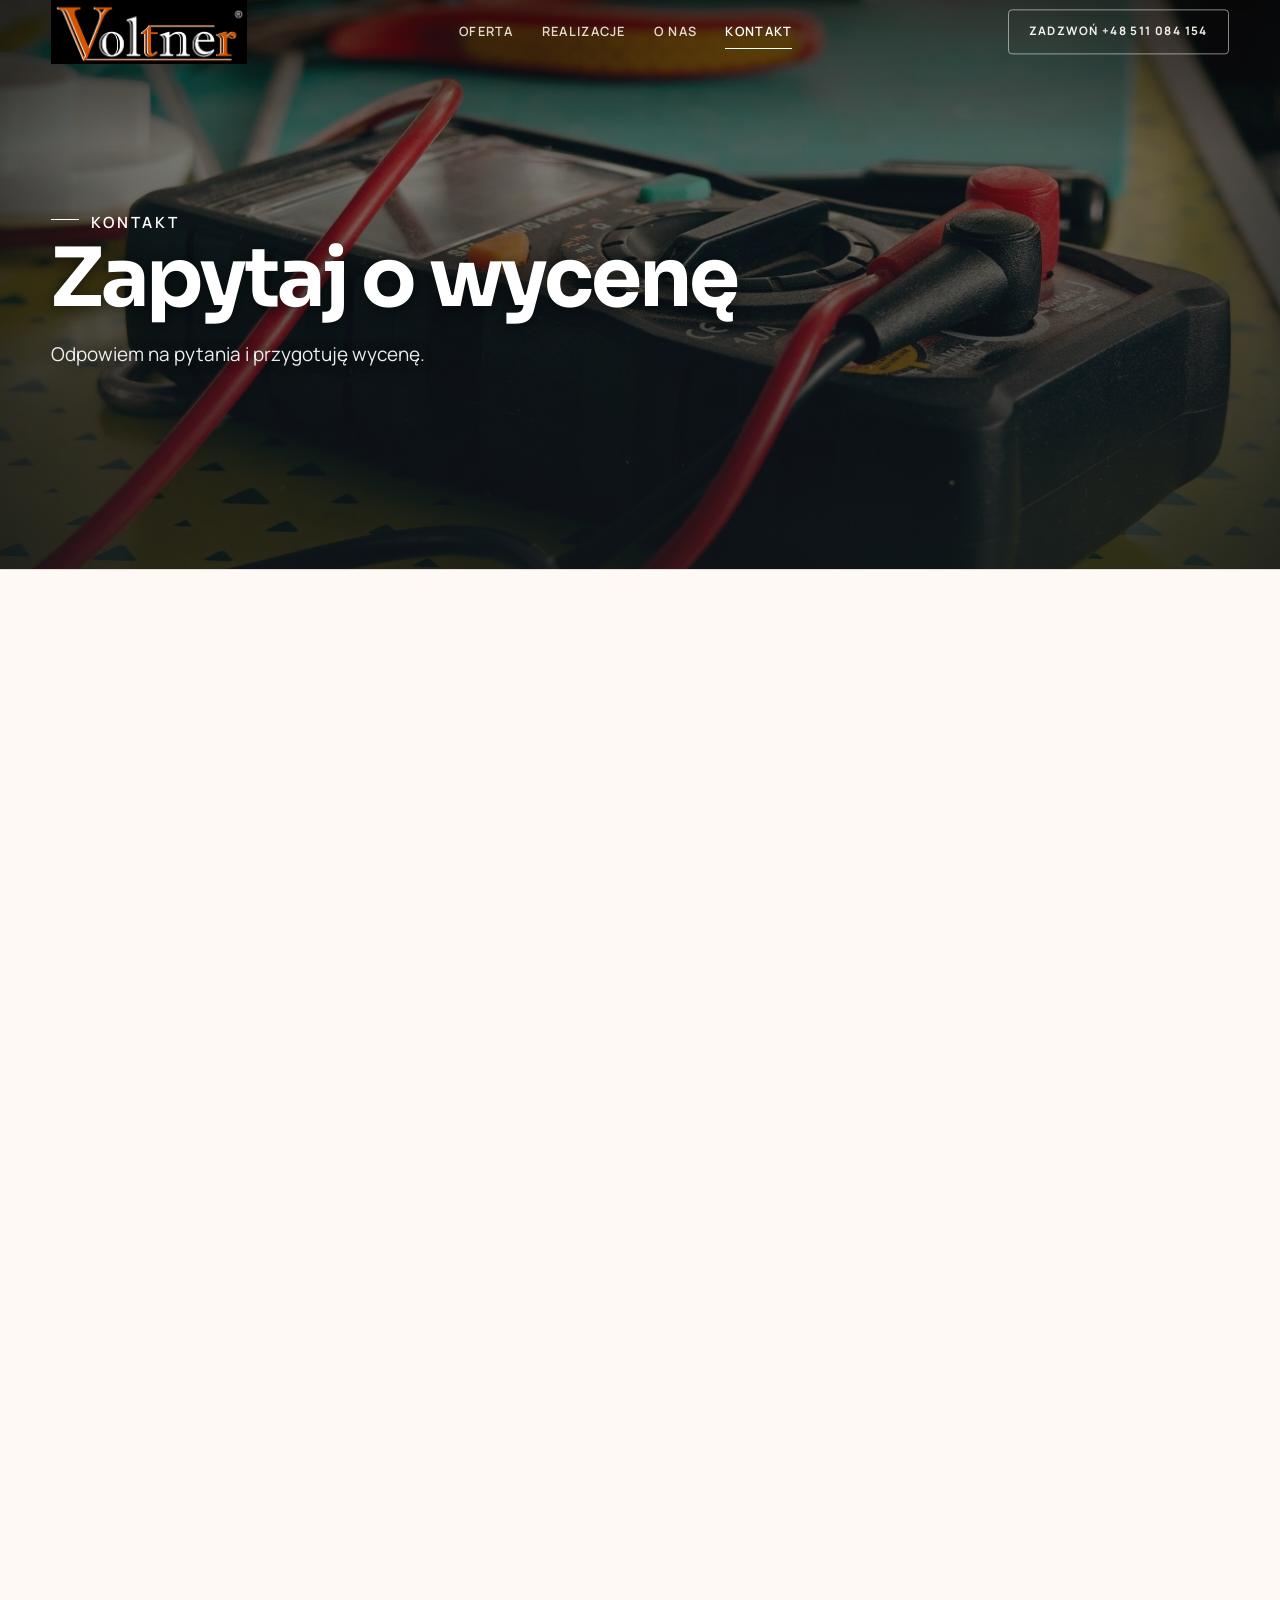
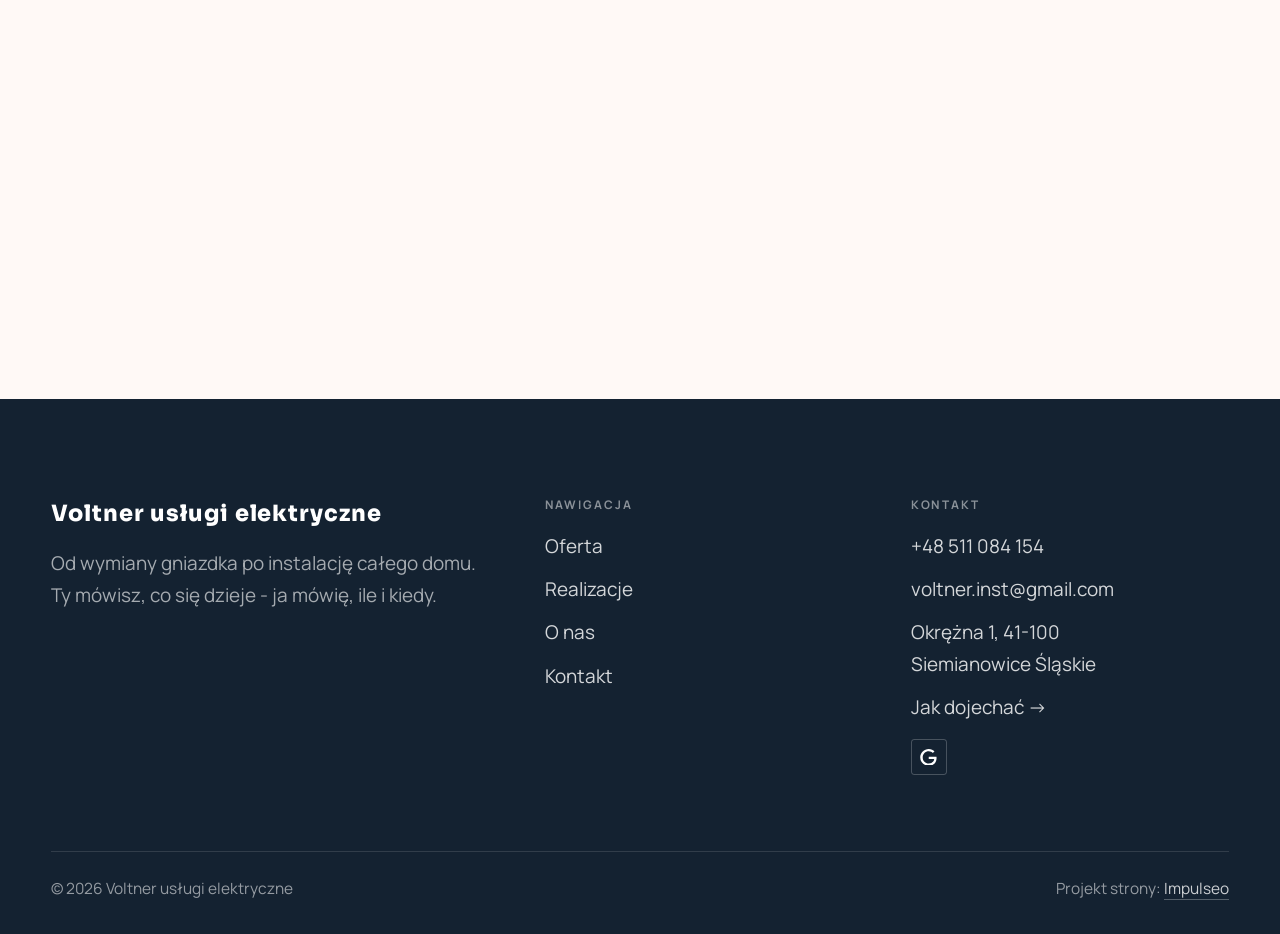
==== kontakt.html @ 87e0a8ae "Strona demo: voltner-uslugi-elektryczne" ====
<!DOCTYPE html>
<html lang="pl">
<head>
<meta charset="UTF-8">
<meta name="viewport" content="width=device-width, initial-scale=1.0">
<title>Kontakt - Voltner usługi elektryczne</title>
<meta name="description" content="Kontakt Voltner usługi elektryczne - Okrężna 1, 41-100 Siemianowice Śląskie">
<link rel="canonical" href="https://kris20032.github.io/voltner-uslugi-elektryczne/kontakt.html">
<meta name="robots" content="noindex, nofollow">
<meta property="og:type" content="website">
<meta property="og:locale" content="pl_PL">
<meta property="og:site_name" content="Voltner usługi elektryczne">
<meta property="og:title" content="Kontakt - Voltner usługi elektryczne">
<meta property="og:description" content="Kontakt Voltner usługi elektryczne - Okrężna 1, 41-100 Siemianowice Śląskie">
<meta property="og:url" content="https://kris20032.github.io/voltner-uslugi-elektryczne/kontakt.html">
<meta property="og:image" content="https://kris20032.github.io/voltner-uslugi-elektryczne/img/og.jpg">
<meta property="og:image:width" content="1200">
<meta property="og:image:height" content="630">
<meta name="twitter:card" content="summary_large_image">
<link rel="preconnect" href="https://fonts.googleapis.com">
<link rel="preconnect" href="https://fonts.gstatic.com" crossorigin>
<link href="https://fonts.googleapis.com/css2?family=Sora:wght@600;700;800&family=Manrope:wght@400;500;600&display=swap" rel="stylesheet">
<link rel="stylesheet" href="assets/styles.css?v=92452833">
</head>
<body>

<header class="nav">
  <div class="wrap nav-inner">
    <a class="brand brand-has-logo" href="index.html"><img class="brand-logo" src="img/logo.png" alt="Voltner usługi elektryczne" width="1613" height="528" decoding="async"></a>
    <nav class="nav-links">
      <a href="oferta.html">Oferta</a>
      <a href="realizacje.html">Realizacje</a>
      <a href="o-nas.html">O nas</a>
      <a href="kontakt.html" class="active" aria-current="page">Kontakt</a>
      <a href="tel:+48511084154" class="btn btn-accent">Zadzwoń +48 511 084 154</a>
    </nav>
    <button class="nav-toggle" aria-label="Menu"><span></span><span></span><span></span></button>
  </div>
</header>

<main>
<section class="pagehead">
  <img src="img/g6.jpg" alt="Voltner usługi elektryczne - Zapytaj o wycenę" width="1731" height="1300" decoding="async">
  <div class="wrap">
    <span class="eyebrow">Kontakt</span>
    <h1>Zapytaj o wycenę</h1>
    <p>Odpowiem na pytania i przygotuję wycenę.</p>
  </div>
</section>
<section>
  <div class="wrap contact-grid">
    <div class="reveal">
      <span class="eyebrow">Dane kontaktowe</span>
      <h2 style="margin:var(--space-4) 0 var(--space-6)">Voltner usługi elektryczne</h2>
      <div class="info-list">
        <div class="info-row"><div class="ic"><svg class="ico-tel" width="16" height="16" viewBox="0 0 24 24" fill="none" aria-hidden="true"><path d="M6.6 10.8a15.5 15.5 0 0 0 6.6 6.6l2.2-2.2a1 1 0 0 1 1-.24 11.4 11.4 0 0 0 3.6.58 1 1 0 0 1 1 1V20a1 1 0 0 1-1 1A17 17 0 0 1 3 4a1 1 0 0 1 1-1h3.5a1 1 0 0 1 1 1c0 1.25.2 2.46.58 3.6a1 1 0 0 1-.25 1l-2.23 2.2Z" fill="currentColor"/></svg></div><div><div class="lbl">Telefon</div><a class="val" href="tel:+48511084154">+48 511 084 154</a></div></div>
        <div class="info-row"><div class="ic"><svg class="ico-mail" width="16" height="16" viewBox="0 0 24 24" fill="none" aria-hidden="true"><rect x="3.2" y="5.5" width="17.6" height="13" rx="1.6" stroke="currentColor" stroke-width="1.6"/><path d="M4 7l8 6 8-6" stroke="currentColor" stroke-width="1.6" stroke-linecap="round" stroke-linejoin="round"/></svg></div><div><div class="lbl">E-mail</div><a class="val" href="mailto:voltner.inst@gmail.com">voltner.inst@gmail.com</a></div></div>
        <div class="info-row"><div class="ic"><svg class="ico-pin" width="16" height="16" viewBox="0 0 24 24" fill="none" aria-hidden="true"><path d="M12 21s7-6.1 7-11.5A7 7 0 0 0 5 9.5C5 14.9 12 21 12 21Z" stroke="currentColor" stroke-width="1.6" fill="none"/><circle cx="12" cy="9.5" r="2.4" fill="currentColor"/></svg></div><div><div class="lbl">Adres</div><div class="val">Okrężna 1, 41-100 Siemianowice Śląskie</div></div></div>
      </div>
    </div>
    <div class="reveal">
      <form class="form" action="https://formsubmit.co/voltner.inst@gmail.com" method="POST">
        <input type="hidden" name="_subject" value="Zapytanie ze strony Voltner usługi elektryczne">
        <input type="hidden" name="_captcha" value="false">
        <input type="hidden" name="_template" value="table">
        <div class="fld"><label for="name">Imię / firma</label><input id="name" name="name" type="text" placeholder="np. Jan Kowalski" required></div>
        <div class="fld"><label for="email">E-mail</label><input id="email" name="email" type="email" placeholder="adres@email.pl" required></div>
        <div class="fld"><label for="phone">Telefon</label><input id="phone" name="phone" type="tel" placeholder="+48 ..."></div>
        <div class="fld"><label for="msg">Czego dotyczy zapytanie?</label><textarea id="msg" name="message" placeholder="Napisz krótko, w czym możemy pomóc" required></textarea></div>
        <button type="submit" class="btn btn-accent" style="width:100%;justify-content:center">Wyślij zapytanie <span class="arr">→</span></button>
        <p class="note">Wiadomość trafi bezpośrednio do mnie. Można też zadzwonić: +48 511 084 154.</p>
      </form>
    </div>
  </div>
</section>
<section style="padding-top:0">
  <div class="wrap reveal">
    <iframe class="map" title="Voltner usługi elektryczne - Siemianowice Śląskie" src="https://maps.google.com/maps?q=50.2966673%2C19.019728&z=15&output=embed" loading="lazy" referrerpolicy="no-referrer-when-downgrade"></iframe>
  </div>
</section>
</main>

<footer>
  <div class="wrap">
    <div class="foot-grid">
      <div class="foot-brand">
        <div class="name">Voltner usługi elektryczne</div>
        <p>Od wymiany gniazdka po instalację całego domu. Ty mówisz, co się dzieje - ja mówię, ile i kiedy.</p>
      </div>
      <div class="foot-col">
        <h4>Nawigacja</h4>
        <a href="oferta.html">Oferta</a>
        <a href="realizacje.html">Realizacje</a>
        <a href="o-nas.html">O nas</a>
        <a href="kontakt.html">Kontakt</a>
      </div>
      <div class="foot-col">
        <h4>Kontakt</h4>
        <a href="tel:+48511084154">+48 511 084 154</a>
        <a href="mailto:voltner.inst@gmail.com">voltner.inst@gmail.com</a>
        <p>Okrężna 1, 41-100 Siemianowice Śląskie</p>
        <a href="https://www.google.com/maps?cid=11020037258457436571" target="_blank" rel="noopener">Jak dojechać →</a>
      <div class="foot-soc">
        <a class="soc" href="https://www.google.com/maps?cid=11020037258457436571" target="_blank" rel="noopener" aria-label="Google - Voltner usługi elektryczne"><svg viewBox="0 0 24 24" aria-hidden="true" focusable="false"><path d="M12.48 10.92v3.28h7.84c-.24 1.84-.853 3.187-1.787 4.133-1.147 1.147-2.933 2.4-6.053 2.4-4.827 0-8.6-3.893-8.6-8.72s3.773-8.72 8.6-8.72c2.6 0 4.507 1.027 5.907 2.347l2.307-2.307C18.747 1.44 16.133 0 12.48 0 5.867 0 .307 5.387.307 12s5.56 12 12.173 12c3.573 0 6.267-1.173 8.373-3.36 2.16-2.16 2.84-5.213 2.84-7.667 0-.76-.053-1.467-.173-2.053H12.48z" fill="currentColor"/></svg></a>
      </div>
      </div>
    </div>
    <div class="foot-bot">
      <span>© 2026 Voltner usługi elektryczne</span>
      <span>Projekt strony: <a class="foot-credit" href="https://impulseo.pl" target="_blank" rel="noopener">Impulseo</a></span>
    </div>
  </div>
</footer>
<div class="sticky-call"><a class="sc-call" href="tel:+48511084154"><svg class="ico-tel" width="16" height="16" viewBox="0 0 24 24" fill="none" aria-hidden="true"><path d="M6.6 10.8a15.5 15.5 0 0 0 6.6 6.6l2.2-2.2a1 1 0 0 1 1-.24 11.4 11.4 0 0 0 3.6.58 1 1 0 0 1 1 1V20a1 1 0 0 1-1 1A17 17 0 0 1 3 4a1 1 0 0 1 1-1h3.5a1 1 0 0 1 1 1c0 1.25.2 2.46.58 3.6a1 1 0 0 1-.25 1l-2.23 2.2Z" fill="currentColor"/></svg> Zadzwoń</a><a class="sc-quote" href="kontakt.html">Zadzwoń po wycenę</a></div>
<div class="demo-wazne" data-do="2026-10-20" data-cykl="3" hidden><svg class="dw-ico" width="13" height="13" viewBox="0 0 24 24" fill="none" aria-hidden="true"><circle cx="12" cy="12" r="8.6" stroke="currentColor" stroke-width="1.8"/><path d="M12 7.2V12l3.3 2" stroke="currentColor" stroke-width="1.8" stroke-linecap="round"/></svg><span class="dw-txt"></span></div>

<script src="assets/main.js"></script>
</body>
</html>
---- assets/styles.css ----
/* ============================================================
   STOLBASZ — premium, architektoniczny B2B fit-out
   Jasna paleta, zero brązu. System wg premium-web-craft.
   Projekt strony: Impulseo (impulseo.pl)
   ============================================================ */

:root{
  /* PALETA — jasna, architektoniczna, chłodna */
  --paper:#f5f7fa;          /* główne tło */
  --paper-2:#e7edf3;        /* sekcje alternatywne (chłodny jasny szary) */
  --paper-3:#e7edf3;        /* delikatne wypełnienia */
  --ink:#142231;            /* tekst główny — chłodny grafit */
  --ink-soft:#2c3e52;       /* nagłówki drugorzędne */
  --muted:#697785;          /* tekst poboczny */
  --line:rgba(20,34,49,.12);/* hairline */
  --accent:#e8a00c;         /* stonowany petrol-slate — jedyny akcent */
  --accent-d:#c47f06;
  --accent-soft:rgba(232,160,12,.10);
  --dark:#142231;           /* sekcje ciemne (stopka/CTA) */

  /* HOVER ZDJĘĆ — JEDEN standard dla całego silnika (decyzja K. 04.08.2026, artefakt z wariantami).
     AKTUALNE (K.+Szymon 09.08.2026, wybór z artefaktu 6 wariantów): zoom 1.05 przy 1.4s -
     przy tak długim czasie mocniejszy kadr NIE skacze, tylko „oddycha". Poprzedni standard
     (1.02 / .55s z 04.08) odbierany jako dynamiczny i szybki.
     Spoczynek lekko przygaszony, ale TYLKO tam, gdzie jest mysz (@media hover:hover) —
     na telefonie zdjęcia zostają w pełnej jasności. */
  --img-zoom:1.05;                   /* K.+Szymon 09.08: wariant F z artefaktu porównawczego */
  --img-rest:brightness(.95) saturate(.99);
  --img-hot:brightness(1.06) saturate(1.05);
  --img-dur:1.4s;                    /* K.+Szymon 09.08 (wariant F): powoli = elegancko */
  --img-ease:cubic-bezier(.16,.84,.44,1);  /* miękki ogon, efekt „oddychania" */

  /* ODSTĘPY — skala 4/8 */
  --space-1:4px; --space-2:8px; --space-3:12px; --space-4:16px; --space-5:24px;
  --space-6:32px; --space-7:48px; --space-8:64px; --space-9:96px; --space-10:128px;

  /* TYPOGRAFIA — fluid clamp() (skala podbita 16.07.2026: większe, czytelniejsze litery — uwaga Adama) */
  --text-sm:clamp(.9rem,.87rem + .12vw,1rem);
  --text-base:clamp(1.08rem,1.04rem + .18vw,1.2rem);
  --text-lg:clamp(1.24rem,1.15rem + .34vw,1.44rem);
  --text-h3:clamp(1.34rem,1.22rem + .55vw,1.66rem);
  --text-h2:clamp(2.1rem,1.66rem + 2.1vw,3.1rem);
  --text-h1:clamp(2.9rem,2.1rem + 4vw,5.1rem);

  /* PROMIENIE — architektoniczne, raczej ostre */
  --r-sm:3px; --r-md:6px; --r-lg:10px;

  /* RUCH */
  --ease:cubic-bezier(.25,.46,.45,.94); --dur:.24s;

  /* CIENIE — miękkie, warstwowe */
  --sh-sm:0 1px 2px rgba(16,24,32,.04), 0 2px 8px rgba(16,24,32,.05);
  --sh-md:0 2px 6px rgba(16,24,32,.05), 0 12px 28px -8px rgba(16,24,32,.12);
  --sh-lg:0 6px 14px rgba(16,24,32,.07), 0 26px 56px -18px rgba(16,24,32,.22);

  --hairline:1px solid var(--line);

  --font-display:'Sora','Manrope',sans-serif;
  --font-body:'Manrope',sans-serif;
}

*{box-sizing:border-box;margin:0;padding:0}
html{scroll-behavior:smooth}
body{
  font-family:var(--font-body);
  font-size:var(--text-base);
  line-height:1.65;
  color:var(--ink);
  background:var(--paper);
  -webkit-font-smoothing:antialiased;
  text-rendering:optimizeLegibility;
}
img{max-width:100%;height:auto;display:block}  /* height:auto = width/height z atrybutów trzyma proporcje (TOP#12) */
a{color:inherit;text-decoration:none}

.wrap{width:min(92%,1180px);margin-inline:auto}
section{padding-block:clamp(52px,6.5vw,96px)}

h1,h2,h3{font-family:var(--font-display);font-weight:700;line-height:1.08;letter-spacing:-.02em;color:var(--ink)}
h1{font-size:var(--text-h1);letter-spacing:-.035em}
h2{font-size:var(--text-h2);letter-spacing:-.025em}
h3{font-size:var(--text-h3)}
/* MIARA — długość wiersza. WCAG 2.2 SC 1.4.8: max 80 znaków; Butterick: 45–90.
   68ch daje realnie 72–78 znaków polskiego tekstu, czyli z zapasem pod granicą.
   Wcześniej limit miał TYLKO <p> — <li>, <blockquote> i <dd> nie miały żadnego,
   i to jedyny powód, dla którego 23 bloki na dwóch oddanych stronach jadą po
   83–106 znaków w wierszu (pomiar 07.08.2026, bramka `miara`).
   ⚠️ Listy i definicje ograniczamy TYLKO bez klasy: `ul`/`ol` z klasą to u nas
   układ (siatki kafli, menu), a nie tekst ciągły — tam miarę wyznacza układ. */
/* 60ch, nie 68ch (K. 10.08): po zmianie fontów na węższe kroje (DM Sans i spółka)
   w 68ch mieściło się ~90 znaków - bramka pikselowa słusznie zgłaszała przekroczenie
   granicy 80. Pomiar na żywej przeglądarce: 60ch = 90 znaków, 53ch = ~78 znaków, czyli normę WCAG 1.4.8. */
:root{ --miara:53ch }
p{max-width:min(100%,var(--miara))}
blockquote,
ul:not([class])>li, ol:not([class])>li,
dl:not([class])>dd{max-width:min(100%,var(--miara))}

/* ⚠️ Świadomie BEZ wyjątku `.tile p,.card p,.svc p{max-width:none}`, choć nasuwa się sam:
   te akapity BYŁY już ograniczone (stare `p{max-width:65ch}`), więc „wyjątek" nie odblokowałby
   niczego nowego — tylko ROZLUŹNIŁ stan sprzed zmiany na wszystkich demach naraz.
   `figcaption` żadna z reguł wyżej nie dotyczy, więc też nie potrzebuje zwolnienia. */

/* ŁAMANIE. `balance` wyrównuje długości wierszy w nagłówku, `pretty` pilnuje ostatniego
   wiersza akapitu, żeby nie został w nim jeden wyraz. Obsługiwane od Chrome 117 /
   Safari 17.5; starsze przeglądarki po prostu ignorują tę własność.
   `text-wrap:pretty` nie występowało dotąd ANI RAZ w silniku ani w repo klientów. */
h1,h2,h3,.lead,.lede{text-wrap:balance}
p,li,blockquote,dd{text-wrap:pretty}

.eyebrow{
  font-family:var(--font-body);
  font-size:var(--text-sm);
  font-weight:600;
  letter-spacing:.18em;
  text-transform:uppercase;
  color:var(--accent);
  display:inline-flex;align-items:center;gap:var(--space-3);
}
/* flex:none + margin-top = kreska trzyma się PIERWSZEJ linii. Wcześniej align-items:center
   centrowało ją względem całego bloku i przy zawinięciu (długi kicker typu
   „…WNĘTRZ · LESZNO · OD 2019") druga linia lądowała z brzydkim wcięciem. */
.eyebrow{align-items:flex-start}
.eyebrow>*,.eyebrow{text-wrap:balance}   /* dlugi kicker lamal sie na sierote typu samo „2019" w drugiej linii */
.eyebrow::before{content:"";width:28px;height:1px;background:var(--accent);display:inline-block;flex:none;margin-top:.62em}

.muted{color:var(--muted)}
.lead{font-size:var(--text-lg);line-height:1.55;color:var(--ink-soft);max-width:50ch}

/* ---------- BUTTONS ---------- */
.btn{
  display:inline-flex;align-items:center;gap:var(--space-2);
  font-weight:600;font-size:var(--text-sm);letter-spacing:.02em;
  padding:var(--space-4) var(--space-6);
  border-radius:var(--r-sm);
  transition:transform var(--dur) var(--ease),box-shadow var(--dur) var(--ease),background var(--dur) var(--ease);
  cursor:pointer;border:1px solid transparent;
}
.btn-accent{background:var(--accent);color:#fff;box-shadow:var(--sh-sm)}
.btn-accent:hover{background:var(--accent-d);transform:translateY(-2px);box-shadow:var(--sh-md)}
.btn-accent:active{transform:translateY(0);box-shadow:var(--sh-sm)}
.btn-ghost{background:transparent;color:var(--ink);border-color:var(--line)}
.btn-ghost:hover{border-color:var(--accent);color:var(--accent);transform:translateY(-2px)}
.btn-light{background:#fff;color:var(--ink);box-shadow:var(--sh-sm)}
.btn-light:hover{transform:translateY(-2px);box-shadow:var(--sh-md)}
.btn .arr{transition:transform var(--dur) var(--ease)}
.btn:hover .arr{transform:translateX(4px)}

/* ---------- NAV ---------- */
.nav{
  position:sticky;top:0;z-index:50;
  background:color-mix(in srgb,var(--paper) 88%,transparent);
  backdrop-filter:saturate(140%) blur(10px);
  border-bottom:var(--hairline);
}
.nav-inner{display:flex;align-items:center;justify-content:space-between;gap:var(--space-5);height:72px}
/* ANTY-NACHODZENIE (K. 05.08.2026): długa nazwa firmy + przycisk z pełnym numerem nie mieściły się w pasku
   i flex ściskał linki PONIŻEJ ich treści - "Kontakt" wchodził na ramkę "Zadzwoń +48 ...". Teraz ustępuje
   nazwa marki (skrót wielokropkiem), a menu i przycisk nigdy się nie kurczą ani nie zachodzą na siebie. */
.brand{display:flex;flex-direction:column;line-height:1;min-width:0;flex:0 1 auto}
.brand .name{font-family:var(--font-display);font-weight:800;font-size:1.35rem;letter-spacing:.04em;white-space:nowrap;overflow:hidden;text-overflow:ellipsis}
.brand .sub{font-size:.62rem;letter-spacing:.34em;text-transform:uppercase;color:var(--muted);margin-top:5px;white-space:nowrap;overflow:hidden;text-overflow:ellipsis}
.nav-links{display:flex;align-items:center;gap:var(--space-6);flex:0 0 auto}
.nav-links a{font-size:var(--text-sm);font-weight:500;color:var(--ink-soft);position:relative;padding-block:4px;white-space:nowrap;transition:color var(--dur) var(--ease)}
.nav-links a::after{content:"";position:absolute;left:0;bottom:0;width:0;height:1.5px;background:var(--accent);transition:width var(--dur) var(--ease)}
.nav-links a:hover,.nav-links a.active{color:var(--ink)}
.nav-links a:hover::after,.nav-links a.active::after{width:100%}
.nav-links .btn{padding:var(--space-2) var(--space-5)}
/* przyciski w nav: właściwy kolor (przebij .nav-links a) + bez podkreślenia */
.nav-links a.btn-accent{color:#fff}
.nav-links a.btn-ghost,.nav-links a.btn-light{color:var(--ink)}
/* CTA w pasku: NIE podkreślenie spod linków menu, ale ten sam przelatujący błysk,
   co na wszystkich innych przyciskach (zgłoszenie K. 13.08.2026 - „na hero jest efekt
   światła przechodzącego przez przycisk, na navbarze go nie ma, a mają być identyczne").
   Reguła `.nav-links a::after` jest silniejsza od `.btn::after`, więc trzeba jej
   geometrię wyzerować i wpisać połysk z nazwy - samo `display:none` gasiło efekt. */
.nav-links a.btn::after{
  display:block;content:"";position:absolute;inset:0;z-index:-1;pointer-events:none;
  width:auto;height:auto;border-radius:inherit;   /* kasuje geometrię podkreślenia (width:0;height:1.5px) */
  background:linear-gradient(100deg,transparent 32%,rgba(255,255,255,.20) 50%,transparent 68%);
  translate:-120% 0}
@media (prefers-reduced-motion:no-preference){
  .nav-links a.btn:hover::after{translate:120% 0;transition:translate .75s var(--mt-ease,cubic-bezier(.16,.84,.44,1))}
}
.nav-toggle{display:none;background:none;border:none;cursor:pointer;flex-direction:column;gap:5px;padding:8px}
.nav-toggle span{width:24px;height:2px;background:var(--ink);transition:var(--dur)}
/* Ciasny zakres MIĘDZY menu mobilnym a pełnym pulpitem: zbijamy odstępy i nazwę marki,
   żeby wszystko zmieściło się naturalnie, zanim w ogóle dojdzie do skracania wielokropkiem. */
@media(max-width:1280px) and (min-width:921px){
  .nav-links{gap:var(--space-4)}
  .nav-links .btn{padding:var(--space-2) var(--space-4)}
  .brand .name{font-size:1.15rem}
}

/* ---------- HERO (split) ---------- */
.hero{position:relative;overflow:hidden;border-bottom:var(--hairline)}
.hero-grid{display:grid;grid-template-columns:1.05fr .95fr;gap:clamp(24px,4vw,60px);align-items:center;
  padding-block:clamp(36px,4.5vw,64px)}
.hero-copy .eyebrow{margin-bottom:var(--space-5)}
.hero-copy h1{margin-bottom:var(--space-5)}
.hero-copy .lead{margin-bottom:var(--space-7)}
.hero-actions{display:flex;flex-wrap:wrap;gap:var(--space-4)}
.hero-art{position:relative;aspect-ratio:4/3;border-radius:var(--r-lg);overflow:hidden;box-shadow:var(--sh-lg)}
.hero-art img{width:100%;height:100%;object-fit:cover}
.hero-art::after{content:"";position:absolute;inset:0;background:linear-gradient(180deg,transparent 55%,rgba(18,24,28,.28))}
.hero-badge{position:absolute;left:var(--space-5);bottom:var(--space-5);z-index:2;
  background:rgba(252,252,251,.94);backdrop-filter:blur(4px);
  border-radius:var(--r-md);padding:var(--space-4) var(--space-5);box-shadow:var(--sh-md);max-width:78%}
.hero-badge strong{display:block;font-family:var(--font-display);font-size:1rem;letter-spacing:-.01em}
.hero-badge span{font-size:var(--text-sm);color:var(--muted)}

/* ---------- HERO duży / kinowy (strona główna) ---------- */
.hero-cine{position:relative;min-height:clamp(560px,82vh,840px);min-height:clamp(560px,82svh,840px);display:flex;align-items:center;overflow:hidden;border-bottom:var(--hairline)}
.hero-cine>img{position:absolute;inset:0;width:100%;height:100%;object-fit:cover;z-index:0}
.hero-cine::after{content:"";position:absolute;inset:0;z-index:1;
  background:linear-gradient(95deg,rgba(13,18,23,.86) 0%,rgba(13,18,23,.64) 32%,rgba(13,18,23,.24) 62%,rgba(13,18,23,.04) 100%)}
.hero-cine .wrap{position:relative;z-index:2;padding-block:var(--space-8)}
.hero-cine .hero-copy{max-width:660px}
.hero-cine .eyebrow{color:#fff;margin-bottom:var(--space-5)}
.hero-cine .eyebrow::before{background:#fff}
.hero-cine h1{color:#fff;margin-bottom:var(--space-5);font-size:clamp(2.9rem,2rem + 4.4vw,5.2rem);text-wrap:balance}
.hero-cine .lead{color:rgba(255,255,255,.92);max-width:48ch;margin-bottom:var(--space-7)}
.hero-cine .hero-actions{display:flex;flex-wrap:wrap;gap:var(--space-4)}
/* NISKIE OKNO (laptop z dokiem i paskami przeglądarki ma ~700-780 px wysokości widoku):
   H1 do 5.2rem + długi lead nie mieściły się i przyciski wypadały POD krawędź ekranu -
   klient widział stronę bez ani jednego CTA. Skalujemy w dół, zamiast przycinać treść. */
@media(min-width:821px) and (max-height:820px){
  .hero-cine{min-height:clamp(520px,94svh,780px)}
  .hero-cine .wrap{padding-block:var(--space-6)}
  .hero-cine h1{font-size:clamp(2.2rem,1.5rem + 2.6vw,3.6rem);margin-bottom:var(--space-4)}
  .hero-cine .eyebrow{margin-bottom:var(--space-4)}
  .hero-cine .lead{margin-bottom:var(--space-5);max-width:44ch}
}
@media(max-width:680px){
  .hero-cine{min-height:clamp(520px,76vh,640px);min-height:clamp(520px,76svh,640px);align-items:flex-end}
  .hero-cine::after{background:linear-gradient(0deg,rgba(13,18,23,.9) 6%,rgba(13,18,23,.45) 55%,rgba(13,18,23,.25) 100%)}
  .hero-cine .wrap{padding-bottom:var(--space-9)}
  /* TELEFON (~90% oglądających): lead potrafił zająć 8 linii i zepchnąć CTA poza pierwszy ekran.
     Zwężamy interlinię i skalę - treści nie ucinamy, bo to ona sprzedaje. */
  .hero-cine .lead{font-size:.98rem;line-height:1.5;margin-bottom:var(--space-5)}
  .hero-cine .eyebrow{font-size:.72rem;letter-spacing:.13em;margin-bottom:var(--space-4)}
  .hero-cine .eyebrow::before{width:20px}
  .hero-cine h1{margin-bottom:var(--space-4)}
}

/* full-bleed hero variant (podstrony) */
.pagehead{position:relative;min-height:46vh;min-height:46svh;display:flex;align-items:flex-end;overflow:hidden;border-bottom:var(--hairline)}
.pagehead img{position:absolute;inset:0;width:100%;height:100%;object-fit:cover}
/* 10.08.2026 (decyzja K.): mocniejsze przyciemnienie + cień pod tekstem. Bramka mierzyła na
   nagłówkach podstron 3,38-3,43:1 przy wymaganych 4,5 — jasne zdjęcie (hala, śnieg, niebo)
   podchodziło pod biały tekst. Zdjęcia klientów są różne, więc kontrast musi dawać WARSTWA,
   a nie szczęśliwy dobór kadru. */
.pagehead::after{content:"";position:absolute;inset:0;background:linear-gradient(180deg,rgba(18,24,28,.40),rgba(18,24,28,.76))}
.pagehead .wrap{position:relative;z-index:2;padding-block:var(--space-9);color:#fff}
.pagehead h1{color:#fff;max-width:18ch;text-shadow:0 2px 16px rgba(0,0,0,.55)}
.pagehead .eyebrow{color:#fff}
.pagehead .eyebrow::before{background:#fff}
.pagehead p{color:rgba(255,255,255,.92);margin-top:var(--space-4);max-width:54ch;text-shadow:0 1px 12px rgba(0,0,0,.5)}

/* ---------- STRIP (pasek skrótów / liczby) ---------- */
.strip{background:var(--dark);color:#fff}
/* PASEK HASEŁ — standard 04.08.2026 (decyzja K.): 5 haseł w JEDNYM rzędzie, tekst WYŚRODKOWANY,
   węższe marginesy boczne niż reszta strony (pasek ma iść szerzej), równe wysokości kolumn. */
.strip .wrap{width:min(96%,1440px);display:grid;grid-template-columns:repeat(5,1fr);
  gap:var(--space-5);padding-block:var(--space-7);align-items:stretch}
.strip .item .k{font-family:var(--font-display);font-size:clamp(1.05rem,.82rem + .85vw,1.55rem);
  font-weight:800;letter-spacing:-.02em;color:#fff;line-height:1.18;text-wrap:balance}
.strip .item .v{font-size:var(--text-sm);color:rgba(255,255,255,.66);margin-top:var(--space-2);line-height:1.4}
.strip .item{border-left:2px solid var(--accent);padding-inline:var(--space-4);
  text-align:center;display:flex;flex-direction:column;justify-content:center}
/* liczba kolumn = liczba haseł, żeby ostatnie nie zostawało samo w drugim rzędzie.
   Klasę n-N nadaje multipage.py; domyślnie (bez klasy) pasek jest 5-kolumnowy. */
.strip.n-2 .wrap{grid-template-columns:repeat(2,1fr)}
.strip.n-3 .wrap{grid-template-columns:repeat(3,1fr)}
.strip.n-4 .wrap{grid-template-columns:repeat(4,1fr);gap:var(--space-6)}
.strip.n-4 .item .k{font-size:clamp(1.3rem,1rem + 1.1vw,2rem)}
.strip.n-6 .wrap{grid-template-columns:repeat(6,1fr);gap:var(--space-4)}
.strip.n-6 .item .k{font-size:clamp(.98rem,.8rem + .7vw,1.35rem)}
/* równe łamanie: zamiast "długa linia + jedno słowo" obie linie zbliżonej długości */
.strip .item .k{text-wrap:balance}

/* ---------- SECTION HEAD ---------- */
.head{max-width:48rem;margin-bottom:var(--space-8)}
.head.center{margin-inline:auto;text-align:center}
.head .eyebrow{margin-bottom:var(--space-4)}
.head h2{margin-bottom:var(--space-4)}
.head p{color:var(--muted);font-size:var(--text-lg);line-height:1.55}
.head.center p{margin-inline:auto}

/* ---------- INTRO SPLIT ---------- */
.split{display:grid;grid-template-columns:.92fr 1.08fr;gap:clamp(28px,5vw,80px);align-items:center}
.split.rev{grid-template-columns:1.08fr .92fr}
.split.rev .split-art{order:-1}
.split-art{position:relative;aspect-ratio:5/4;border-radius:var(--r-lg);overflow:hidden;box-shadow:var(--sh-lg)}
.split-art img{width:100%;height:100%;object-fit:cover}
.split-copy h2{margin-bottom:var(--space-5)}
.split-copy p+p{margin-top:var(--space-4)}
.split-copy .btn{margin-top:var(--space-6)}

/* ---------- SERVICES (zakres) ---------- */
.svc-grid{display:grid;grid-template-columns:repeat(auto-fit,minmax(280px,1fr));gap:var(--space-5)}
.svc{background:#fff;border:var(--hairline);border-radius:var(--r-md);padding:var(--space-7) var(--space-6);
  transition:transform var(--dur) var(--ease),box-shadow var(--dur) var(--ease),border-color var(--dur) var(--ease);
  position:relative;overflow:hidden}
.svc::before{content:"";position:absolute;left:0;top:0;width:3px;height:0;background:var(--accent);transition:height var(--dur) var(--ease)}
.svc:hover{transform:translateY(-4px);box-shadow:var(--sh-md);border-color:transparent}
.svc:hover::before{height:100%}
.svc .ic{font-family:var(--font-display);font-size:.8rem;font-weight:700;letter-spacing:.12em;color:var(--accent);margin-bottom:var(--space-4)}
.svc h3{margin-bottom:var(--space-3);font-size:1.22rem}
.svc p{color:var(--muted);font-size:var(--text-base);line-height:1.6}

/* big detailed service rows */
.svc-row{display:grid;grid-template-columns:.8fr 1.2fr;gap:clamp(20px,4vw,60px);align-items:center;padding-block:var(--space-8)}
.svc-row+.svc-row{border-top:var(--hairline)}
.svc-row.rev{grid-template-columns:1.2fr .8fr}
/* Naprzemienny układ wierszy oferty: co drugi wiersz ma zdjęcie po PRAWEJ.
   Było `order:-1` — martwy kod, bo zdjęcie i tak jest pierwszym dzieckiem w HTML,
   więc wszystkie wiersze wyglądały identycznie (zdjęcie zawsze z lewej), a `rev`
   zmieniało tylko szerokość kolumn. Znalezione 29.07.2026 przy różnicowaniu kierunków
   animacji (pomiar pozycji: art.mid 390/502 przy row.mid 756 — zawsze lewa strona). */
.svc-row.rev .svc-row-art{order:2}
.svc-row-art{aspect-ratio:4/3;border-radius:var(--r-md);overflow:hidden;box-shadow:var(--sh-md)}
.svc-row-art img{width:100%;height:100%;object-fit:cover}
.svc-row h3{font-size:1.5rem;margin-bottom:var(--space-4)}
.svc-row .num{font-family:var(--font-display);font-size:.85rem;font-weight:700;letter-spacing:.14em;color:var(--accent);display:block;margin-bottom:var(--space-3)}
.svc-row ul{list-style:none;margin-top:var(--space-4);display:flex;flex-direction:column;gap:var(--space-2)}
.svc-row li{position:relative;padding-left:var(--space-5);color:var(--muted);font-size:var(--text-base)}
.svc-row li::before{content:"";position:absolute;left:0;top:.62em;width:8px;height:1px;background:var(--accent)}

/* ---------- GALLERY (realizacje) ---------- */
.gallery{display:grid;grid-template-columns:repeat(12,1fr);gap:var(--space-4);grid-auto-rows:200px}
/* GALERIA MASONRY — pionowe zdjęcia (portrety beauty/wellness) bez przycinania: kolumny, height auto */
.gallery-masonry{column-count:3;column-gap:var(--space-4)}
@media(max-width:900px){.gallery-masonry{column-count:2}}
@media(max-width:560px){.gallery-masonry{column-count:1}}
.gallery-masonry .m-tile{break-inside:avoid;margin:0 0 var(--space-4);padding:0;position:relative;overflow:hidden;border-radius:var(--r-md);border:1px solid var(--line)}
.gallery-masonry .m-tile img{width:100%;height:auto;display:block}
.gallery-masonry .m-tile .cap{position:absolute;left:0;right:0;bottom:0;padding:var(--space-4);color:#fff;background:linear-gradient(0deg,rgba(0,0,0,.55),transparent);font-size:var(--text-sm)}
.gallery-masonry .m-tile .cap small{display:block;font-weight:400;opacity:.78;letter-spacing:.04em;text-transform:uppercase;font-size:.66rem;margin-top:3px}
.tile{position:relative;overflow:hidden;border-radius:var(--r-md);box-shadow:var(--sh-sm);
  transition:transform var(--dur) var(--ease),box-shadow var(--dur) var(--ease)}
.tile img{width:100%;height:100%;object-fit:cover;
  transition:transform var(--img-dur) var(--img-ease),filter var(--img-dur) var(--img-ease)}
.tile:hover{box-shadow:var(--sh-md)}
.tile .cap{position:absolute;left:0;right:0;bottom:0;padding:var(--space-5) var(--space-4) var(--space-4);
  /* mocniejszy spad + cien pod tekstem: na JASNYCH zdjeciach klienta (biale fronty, sciany)
     slaby gradient dawal kontrast ~1.5:1 zamiast wymaganych 3.6:1 (bramka wygladu, 10.08.2026) */
  background:linear-gradient(transparent 10%,rgba(18,24,28,.55) 40%,rgba(18,24,28,.88) 68%,rgba(18,24,28,.99));color:#fff;
  text-shadow:0 1px 2px rgba(0,0,0,.85),0 2px 10px rgba(0,0,0,.55);
  font-size:var(--text-sm);font-weight:600;letter-spacing:.01em;
  opacity:0;transform:translateY(8px);transition:var(--dur) var(--ease)}
.tile:hover .cap{opacity:1;transform:translateY(0)}
.tile .cap small{display:block;font-weight:400;opacity:.78;letter-spacing:.04em;text-transform:uppercase;font-size:.66rem;margin-top:3px}
/* bento spans */
.t-wide{grid-column:span 6}
.t-tall{grid-column:span 6;grid-row:span 2}
.t-std{grid-column:span 6}
.t-third{grid-column:span 4}
.t-two3{grid-column:span 8}

/* ---------- TRUST / WIARYGODNOŚĆ ---------- */
.trust{background:var(--paper-2)}
.trust-grid{display:grid;grid-template-columns:repeat(auto-fit,minmax(240px,1fr));gap:var(--space-5);margin-top:var(--space-7)}
.trust-card{background:#fff;border-radius:var(--r-md);padding:var(--space-7) var(--space-6);box-shadow:var(--sh-sm);border-top:3px solid var(--accent)}
.trust-card .big{font-family:var(--font-display);font-size:clamp(1.8rem,1.3rem + 1.6vw,2.6rem);font-weight:800;letter-spacing:-.02em;color:var(--ink);line-height:1}
.trust-card h3{font-size:1.12rem;margin:var(--space-3) 0 var(--space-2)}
.trust-card p{color:var(--muted);font-size:var(--text-base);line-height:1.55}

/* ---------- CTA band ---------- */
.cta{background:var(--dark);color:#fff;position:relative;overflow:hidden}
/* telefon w CTA: na ciemnym tle biały (domyślnie), rodziny z JASNYM tłem CTA
   nadpisują to u siebie - wcześniej kolor siedział w stylu inline i wygrywał z rodziną. */
.cta .btn-ghost-cta{color:#fff;border-color:rgba(255,255,255,.3)}
.cta .wrap{display:grid;grid-template-columns:1.4fr .6fr;gap:var(--space-7);align-items:center;position:relative;z-index:2}
.cta h2{color:#fff;max-width:20ch}
.cta p{color:rgba(255,255,255,.74);margin-top:var(--space-4)}
.cta-actions{display:flex;flex-direction:column;gap:var(--space-3);align-items:flex-start}
.cta::before{content:"";position:absolute;right:-80px;top:-80px;width:360px;height:360px;border-radius:50%;
  background:radial-gradient(circle,var(--accent-soft),transparent 70%)}

/* ---------- CONTACT ---------- */
.contact-grid{display:grid;grid-template-columns:.85fr 1.15fr;gap:clamp(28px,4vw,56px);align-items:start}
.info-list{display:flex;flex-direction:column;gap:var(--space-2)}
.info-row{display:flex;gap:var(--space-4);align-items:flex-start;padding-block:var(--space-4);border-bottom:var(--hairline)}
.info-row .ic{flex:none;width:42px;height:42px;display:grid;place-items:center;border-radius:50%;
  background:var(--accent-soft);color:var(--accent);font-size:1.05rem}
.info-row .lbl{font-size:.72rem;letter-spacing:.14em;text-transform:uppercase;color:var(--muted)}
.info-row .val{font-weight:600;font-size:var(--text-base);margin-top:2px}
.info-row a.val:hover{color:var(--accent)}
.map{border:none;border-radius:var(--r-lg);box-shadow:var(--sh-md);width:100%;height:100%;min-height:380px;filter:grayscale(.2) contrast(1.02)}
.form{background:#fff;border:var(--hairline);border-radius:var(--r-lg);padding:clamp(24px,3vw,40px);box-shadow:var(--sh-sm)}
.form .fld{margin-bottom:var(--space-5)}
.form label{display:block;font-size:var(--text-sm);font-weight:600;margin-bottom:var(--space-2)}
.form input,.form textarea{width:100%;font-family:inherit;font-size:var(--text-base);color:var(--ink);
  padding:var(--space-4);border:var(--hairline);border-radius:var(--r-sm);background:var(--paper);transition:border-color var(--dur)}
.form input:focus,.form textarea:focus{outline:none;border-color:var(--accent);background:#fff}
.form textarea{resize:vertical;min-height:120px}
.form .note{font-size:var(--text-sm);color:var(--muted);margin-top:var(--space-3)}

/* ---------- FOOTER ---------- */
footer{background:var(--dark);color:#fff;padding-block:var(--space-9) var(--space-6)}
.foot-grid{display:grid;grid-template-columns:1.4fr 1fr 1fr;gap:var(--space-7);margin-bottom:var(--space-8)}
.foot-brand .name{font-family:var(--font-display);font-weight:800;font-size:1.4rem;letter-spacing:.04em}
.foot-brand p{color:rgba(255,255,255,.62);margin-top:var(--space-4);font-size:var(--text-base);max-width:38ch}
.foot-col h4{font-size:.74rem;letter-spacing:.16em;text-transform:uppercase;color:rgba(255,255,255,.5);margin-bottom:var(--space-4)}
.foot-col a,.foot-col p{display:block;color:rgba(255,255,255,.82);font-size:var(--text-base);margin-bottom:var(--space-3)}
.foot-col a:hover{color:#fff}
.foot-bot{border-top:1px solid rgba(255,255,255,.12);padding-top:var(--space-5);display:flex;justify-content:space-between;flex-wrap:wrap;gap:var(--space-3);
  font-size:var(--text-sm);color:rgba(255,255,255,.55)}
.foot-bot a:hover{color:#fff}
/* Podpis w stopce = klikalny link do impulseo.pl (31.07.2026). Ma być WIDOCZNIE klikalny,
   ale nie krzyczeć - stąd sam kolor jaśniejszy + delikatne podkreślenie na najeździe. */
.foot-bot a.foot-credit{color:rgba(255,255,255,.78);text-decoration:none;border-bottom:1px solid rgba(255,255,255,.28)}
.foot-bot a.foot-credit:hover{color:#fff;border-bottom-color:#fff}

/* ---------- REVEAL ---------- */
.reveal{opacity:0;transform:translateY(22px);transition:opacity .6s var(--ease),transform .6s var(--ease)}
.reveal.in{opacity:1;transform:none}

/* ---------- RESPONSIVE ---------- */
@media(max-width:920px){
  .hero-grid,.split,.split.rev,.svc-row,.svc-row.rev,.cta .wrap,.contact-grid,.foot-grid{grid-template-columns:1fr}
  .split.rev .split-art,.svc-row.rev .svc-row-art{order:0}
  .hero-art{aspect-ratio:16/10;max-height:420px}
  .strip .wrap,.strip.n-2 .wrap,.strip.n-3 .wrap,.strip.n-4 .wrap,.strip.n-6 .wrap{grid-template-columns:repeat(2,1fr);gap:var(--space-6)}
  .strip .item .k,.strip.n-6 .item .k{font-size:clamp(1.3rem,1.1rem + 1vw,2rem)}
  .gallery{grid-auto-rows:180px}
  .t-wide,.t-tall,.t-std,.t-third,.t-two3{grid-column:span 6}
  .t-tall{grid-row:span 1}
  .cta-actions{flex-direction:row;flex-wrap:wrap}
  .foot-grid{gap:var(--space-6)}
}
@media(max-width:680px){
  .nav-links{position:fixed;inset:72px 0 auto 0;background:var(--paper);flex-direction:column;align-items:stretch;
    gap:0;padding:var(--space-4) 6%;border-bottom:var(--hairline);box-shadow:var(--sh-md);
    transform:translateY(-120%);transition:transform var(--dur) var(--ease)}
  .nav-links.open{transform:translateY(0)}
  .nav-links a{padding-block:var(--space-4);border-bottom:var(--hairline)}
  .nav-links .btn{margin-top:var(--space-3);justify-content:center}
  .nav-toggle{display:flex}
  .strip .wrap,.strip.n-2 .wrap,.strip.n-3 .wrap,.strip.n-4 .wrap,.strip.n-6 .wrap{grid-template-columns:1fr}
  .gallery{grid-template-columns:repeat(6,1fr)}
  .foot-grid{grid-template-columns:1fr}
}
@media(prefers-reduced-motion:reduce){
  /* audyt 09.08 TOP#14: samo skrócenie duration przy animacji INFINITE = stroboskop
     (pętla .01ms miga ekranem); iteration-count:1 gasi pętlę naprawdę. Pseudoelementy
     też - tła hero (gastro/studio) animują ::before/img, blanket na * ich nie łapał. */
  *,*::before,*::after{animation-duration:.01ms!important;animation-iteration-count:1!important;animation-delay:0s!important;transition:none!important}
  .reveal{opacity:1!important;transform:none!important}
  html{scroll-behavior:auto}
}

/* ============================================================
   PREMIUM LAYER — destylat deep-researchu branż (anty-AI, spokój).
   Zmienne STOLBASZ (--accent/--ink/--paper/--line/--dark). Ruch ledwo
   zauważalny, krzywa cubic-bezier(.16,.84,.44,1); prefers-reduced-motion
   pokryte blanketem wyżej. Karty hairline zamiast cieni = #1 sygnał „nie-AI".
   ============================================================ */

/* więcej oddechu między sekcjami (liderzy: 110-130px) */
section{padding-block:clamp(64px,8vw,128px)}

/* 1) Aksamitny reveal — dłuższa, miękka krzywa zamiast „skoku" */
.reveal{transition:opacity .9s cubic-bezier(.16,.84,.44,1),transform .9s cubic-bezier(.16,.84,.44,1);will-change:opacity,transform}
/* stagger TYLKO w galerii (tam pozycja = porządek dzieci) */
.gallery .reveal:nth-child(2){transition-delay:.07s}
.gallery .reveal:nth-child(3){transition-delay:.14s}
.gallery .reveal:nth-child(4){transition-delay:.21s}
.gallery .reveal:nth-child(5){transition-delay:.28s}
.gallery .reveal:nth-child(6){transition-delay:.35s}

/* 2) Hero STATYCZNY na .hero-cine — Ken Burns CAŁKIEM WYŁĄCZONY 26.06 (3. zgłoszenie Szymona).
   GENEZA: animowanie scale na <img> hero z teksturami (cegły/framugi) re-samplinguje obraz
   klatka po klatce → na części ekranów drobne drganie/shimmer = „heroshot się trzęsie".
   translateY usunięto wcześniej, scale-only + will-change/GPU NIE wystarczyły do GWARANCJI gładkości.
   Krzysztof zażądał pewności („make sure, że błąd się nie pojawi") > efekt. Zero animacji = 0% drgania.
   Delikatny zoom zostaje TYLKO w pełnoekranowych hero gastro/studio (hg-bg/hs-bg — tło, inny
   mechanizm, chwalone, nigdy nie zgłaszane). NIE wracać do KB na .hero-cine bez realnego testu
   na sprzęcie klienta — to ryzyko regresji „trzęsienia”. */
/* BEZPIECZNY "wow" na hero = jednorazowy FADE-IN (opacity), nie zoom.
   opacity nie dotyka bitmapy → gładkie na KAŻDYM zdjęciu/ekranie/GPU, zero ryzyka migotania.
   Geometryczny ruch (scale/translate) na .hero-cine jest ZAKAZANY (bramka pilnuje). */
@keyframes heroFade{from{opacity:0}to{opacity:1}}
.hero-cine>img{transform:none;animation:heroFade 1.1s ease-out both}

/* 3) Akcentowy hairline pod nagłówkiem sekcji, który „rysuje się" przy wejściu */
.head h2{position:relative;padding-bottom:18px}
.head h2::after{content:"";position:absolute;left:0;bottom:0;height:1px;width:0;background:var(--accent);transition:width 1s cubic-bezier(.16,.84,.44,1) .15s}
.head.center h2::after{left:50%;transform:translateX(-50%)}
.head.reveal.in h2::after,.head.center.reveal.in h2::after{width:54px}

/* 4) Karty HAIRLINE zamiast cieni/zaokrągleń (najmocniejszy anty-AI detal) */
.svc{background:transparent;border:1px solid var(--line);border-radius:var(--r-sm);box-shadow:none}
.svc:hover{box-shadow:none;border-color:var(--accent);transform:translateY(-3px)}
.trust-card{background:transparent;box-shadow:none;border:1px solid var(--line);border-top:2px solid var(--accent);border-radius:var(--r-sm)}
.tile{box-shadow:none;border-radius:var(--r-sm)}
.tile:hover{box-shadow:none}

/* 5) Sticky-nav kondensuje się po przewinięciu (sygnał dopracowania) */
.nav{transition:box-shadow .4s ease,background .4s ease}
.nav.is-stuck{box-shadow:0 1px 0 var(--line),0 14px 30px -24px rgba(0,0,0,.45)}
.nav-inner{transition:height .35s var(--ease)}
.nav.is-stuck .nav-inner{height:60px}

/* 6) MANIFESTO — pełnoekranowy cytat-bohater (zastępuje generyczne „Dlaczego my") */
.manifesto{background:var(--paper-2);text-align:center}
.manifesto .wrap{max-width:60rem}
.manifesto p{font-family:var(--font-display);font-style:italic;font-size:clamp(1.6rem,1rem + 2.4vw,2.8rem);line-height:1.32;color:var(--ink-soft);margin-inline:auto;max-width:26ch;position:relative;padding-top:var(--space-8)}
.manifesto p::before{content:"";position:absolute;top:0;left:50%;transform:translateX(-50%);width:54px;height:1px;background:var(--accent)}
.manifesto p span{color:var(--accent);font-style:italic}

/* 7) GATEWAYS — 3 duże bramy-zdjęcia (zamiast paska menu usług) */
.gateways{display:grid;grid-template-columns:repeat(3,1fr);gap:var(--space-4)}
.gateway{position:relative;aspect-ratio:3/4;overflow:hidden;border-radius:var(--r-sm);display:block}
.gateway img{width:100%;height:100%;object-fit:cover;
  transition:transform var(--img-dur) var(--img-ease),filter var(--img-dur) var(--img-ease)}
.gateway::after{content:"";position:absolute;inset:0;background:linear-gradient(180deg,transparent 38%,rgba(18,24,28,.74))}
/* ===== HOVER ZDJĘĆ — jedno miejsce dla WSZYSTKICH kafli ze zdjęciem (K. 04.08.2026) ===== */
@media(hover:hover){
  .tile img,.gateway img,.m-tile img{filter:var(--img-rest)}
  .tile:hover img,
  .gateway:hover img,
  .m-tile:hover img{transform:scale(var(--img-zoom));filter:var(--img-hot)}
}
.m-tile img{transition:transform var(--img-dur) var(--img-ease),filter var(--img-dur) var(--img-ease)}
.gateway .g-ttl{position:absolute;left:0;right:0;bottom:0;z-index:2;padding:var(--space-6) var(--space-5);color:#fff;font-family:var(--font-display);font-size:1.45rem;letter-spacing:-.01em;line-height:1.15}
.gateway .g-ttl small{display:block;font-family:var(--font-body);font-size:var(--text-sm);font-weight:400;opacity:.82;letter-spacing:.03em;margin-top:5px}
@media(max-width:760px){.gateways{grid-template-columns:1fr}.gateway{aspect-ratio:16/10}}

/* 8) LOGO klienta w nagłówku (gdy podane --logo) */
/* 52px domyślnie (feedback Bartka 06.07.2026: 40px ginęło, uwaga padła 3x; ~56px sprawdzone na żywym demie anna-borowiec-makeup) */
.brand-logo{height:64px;width:auto;max-width:300px;object-fit:contain;display:block}
.nav.is-stuck .brand-logo{height:52px}
@media(max-width:680px){.brand-logo{height:46px;max-width:210px}}


/* === RWD: nagłówki na wąskich ekranach (dodane 17.07.2026 razem z fixem clamp) ===
   Po przywróceniu działania clamp() dolna granica --text-h1 (2.9rem) rozpychała
   dokument przy długich polskich słowach na telefonach. Tu ją zjeżdżamy. */
@media (max-width:560px){
  :root{
    --text-h1:clamp(1.9rem, 1.15rem + 4.4vw, 2.7rem);
    --text-h2:clamp(1.5rem, 1rem + 3vw, 2.1rem);
  }
  .hero-cine h1{font-size:clamp(1.9rem, 1.15rem + 4.4vw, 2.7rem)}
  h1,h2{overflow-wrap:break-word}
}

/* GODZINY (godziny_grid z briefu) — dzień po lewej, godziny po prawej. Wcześniej BRAK stylu
   powodował sklejenie "Poniedziałek-Piątek8:00-20:00" (dodane 2026-07-21). Neutralne dla dem bez grafiku. */
.godz{display:flex;flex-direction:column;gap:2px;max-width:440px;margin-top:8px}
.godz-row{display:flex;justify-content:space-between;align-items:baseline;gap:24px;padding:10px 0;border-bottom:1px solid var(--line)}
.godz-row:last-child{border-bottom:0}
.godz-row b{font-weight:600;color:var(--ink)}
.godz-row span{color:var(--muted);white-space:nowrap}

/* === FAQ (lekcja 08.08.2026) ===
   Sekcja faq_klinika() trafia NIE tylko do rodziny „klinika" (multipage.py: także układ FACHOWCY),
   a style leżały wyłącznie w families/klinika.css — u hydraulika/dekarza FAQ renderowało się jako
   goła lista <details> z domyślnym trójkącikiem przeglądarki (wpadka: demo Instalatorstwo Gała).
   Dlatego baza. Rodzina może to nadpisać na wierzchu. */
.faq-list{max-width:48rem;margin:var(--space-8) auto 0;display:flex;flex-direction:column;gap:var(--space-3)}
.faq-item{border:1px solid var(--line);border-radius:var(--r-md);background:var(--paper);padding:var(--space-4) var(--space-5)}
.faq-item summary{font-family:var(--font-display);font-weight:600;color:var(--ink);cursor:pointer;list-style:none;display:flex;justify-content:space-between;gap:1rem}
.faq-item summary::-webkit-details-marker{display:none}
.faq-item summary::after{content:"+";color:var(--accent-d);font-weight:700;font-size:1.2rem;line-height:1}
.faq-item[open] summary::after{content:"-"}
.faq-item p{color:var(--ink-soft);font-size:var(--text-base);line-height:1.6;margin:var(--space-3) 0 0}

/* === LICZBA OPINII PRZY SEKCJI OPINII (08.08.2026, wzorzec irismeble.pl, decyzja K.) ===
   Trzy cytaty bez kontekstu czyta się jak „firma ma trzy opinie". Ta linijka mówi wprost,
   ile ich jest naprawdę - dane i tak przychodzą z reconu i szły dotąd wyłącznie do hero.
   Baza, nie rodzina: sekcja opinii renderuje się we WSZYSTKICH układach, a style opinii
   leżą per rodzina - bez tego u części rodzin linijka byłaby gołym tekstem (ta sama pułapka
   co z FAQ wyżej). Rodzina może nadpisać na wierzchu. */
.op-meta{
  text-align:center;margin:calc(var(--space-3) * -1) 0 var(--space-6);
  color:var(--muted);font-size:var(--text-base);letter-spacing:.01em;
}
.op-meta .ico-star{color:var(--accent-d);margin-right:2px}

/* --- licznik ważności DEMA (pomysł K. 09.08) - tylko wersje pokazowe --- */
.demo-wazne{position:fixed;top:calc(var(--nav-h, 64px) + 14px);right:14px;z-index:95;
  display:inline-flex;align-items:center;gap:.45em;
  background:rgba(21,25,28,.82);color:#fff;font-size:.72rem;font-weight:600;letter-spacing:.01em;
  padding:.42em .8em .42em .62em;border-radius:999px;backdrop-filter:saturate(140%) blur(8px);
  border:1px solid rgba(255,255,255,.14);box-shadow:0 10px 24px -14px rgba(0,0,0,.6);
  pointer-events:none;
  /* NIE pokazuje się przy wejściu (K. 09.08) - wjeżdża dopiero po zejściu z hero */
  opacity:0;transform:translateY(-10px);
  transition:opacity .7s var(--ease),transform .7s var(--ease)}
.demo-wazne.is-on{opacity:1;transform:none}
.demo-wazne .dw-ico{flex:none;opacity:.85}
.demo-wazne b{font-weight:700;font-variant-numeric:tabular-nums;color:#FFD9A3}
.demo-wazne .dw-zeg{font-variant-numeric:tabular-nums;font-feature-settings:"tnum";
  opacity:.72;margin-left:.15em;letter-spacing:.01em}
.demo-wazne.is-pilne{background:rgba(150,32,28,.9);border-color:rgba(255,255,255,.2)}
.demo-wazne .dw-pilne{color:#FFE0DE}
@media(max-width:820px){.demo-wazne{top:auto;bottom:70px;right:10px}}

/* --- pasek mini-opinii pod hero (audyt 09.08 TOP#27) - tylko przy realnych recenzjach --- */
.opinie-mini{padding-block:0;border-bottom:var(--hairline)}
.opinie-mini .om-row{display:grid;grid-template-columns:repeat(3,1fr);gap:var(--space-6);padding-block:var(--space-5)}
.opinie-mini .om-item blockquote{font-size:var(--text-sm);color:var(--ink-soft);line-height:1.5;margin:0}
.opinie-mini .om-autor{display:block;margin-top:var(--space-2);font-size:.78rem;font-weight:600;color:var(--muted);letter-spacing:.04em}
@media(max-width:820px){.opinie-mini .om-row{grid-template-columns:1fr;gap:var(--space-4)}
  .opinie-mini .om-item:nth-child(n+3){display:none}}

/* --- AKCENT-TEKST (audyt 09.08 TOP#11/12, decyzja K.) ---------------------------
   Kolor firmowy jest jasny, dopóki nie musi być literą. --accent zostaje żywy
   (kreski, przyciski, pasek haseł); litera akcentowa na JASNYM tle bierze
   --accent-text (dokleja palette_auto; domyślnie accent-d). Tylko color -
   border/background/pseudo zostają żywe. Ciemna sekcja CTA = wyjątek. */
:root{--accent-text:var(--accent-d)}
.eyebrow, .svc .ic, .svc-row .num, .info-row .ic, .info-row a.val:hover,
.manifesto p span, .faq-item summary::after, .op-meta .ico-star, .op-star,
.fu-cta, .obszar-list li:hover, .btn-ghost:hover, .nav.nav-solid .brand .sub,
.proces-os .pc-cur, .os-on .proces-os .proces-line > li.os-done .pno { color:var(--accent-text) }
.cta .eyebrow { color:var(--accent) }

/* --- dostępność (audyt 09.08 TOP#23, podzbiór bezpieczny) --- */
html{scroll-padding-top:84px}                       /* kotwice nie chowają się pod sticky-nav */
:focus-visible{outline:2px solid var(--accent-text);outline-offset:2px}  /* widoczny fokus tylko z klawiatury */
main{display:block}

/* --- kafelek „Zobacz opinie w Google" (K. 09.08) - znak marki zamiast gołego linku --- */
.op-meta{text-align:center;max-width:none;margin-inline:auto}
.op-google{display:inline-flex;align-items:center;gap:.6em;
  padding:.62em 1.15em;border:1px solid var(--line);border-radius:999px;
  background:var(--paper);color:var(--ink);font-size:var(--text-sm);font-weight:600;
  transition:border-color var(--dur) var(--ease),box-shadow var(--dur) var(--ease),transform var(--dur) var(--ease)}
.op-google .op-g-ico{flex:none}                        /* oficjalny 4-kolorowy znak Google */
.op-google .arr{transition:transform var(--dur) var(--ease)}
.op-google:hover{border-color:var(--accent);box-shadow:var(--sh-sm);transform:translateY(-1px)}
.op-google:hover .arr{transform:translateX(3px)}

/* ============================================================
   HOVER KART I KAFLI - JEDEN STANDARD DLA WSZYSTKICH RODZIN (K. 10.08:
   „każde demo ma wyglądać tak premium"). Wcześniej premium-hover miała tylko
   rodzina fachowców (.fu-row), reszta rodzin renderowała karty bez reakcji.
   Zasada ta sama: reakcja NATYCHMIAST (0s), gaśnięcie łagodne; ledwie widoczne
   tło, kreska akcentu z lewej, strzałka rusza. Zero cieni-poduszek.
   ⛔ Świadomie POMIJAMY kafle ze zdjęciem (.tile/.gateway/.m-tile) - tam działa
   już zoom 1.05/1.4s i dokładanie ramek by go zabiło.
   ============================================================ */
.card, .svc, .gateway-txt, .menu-cat, .prod-card, .pak-card, .faq-item, .obj-tile{
  position:relative;transition:background .22s ease-out,border-color .22s ease-out}
.card::before, .menu-cat::before, .prod-card::before, .pak-card::before{
  content:"";position:absolute;left:0;top:0;bottom:0;width:3px;background:var(--accent);
  transform:scaleY(0);transform-origin:top;transition:transform .09s ease-out;border-radius:2px}
@media(hover:hover){
  .card:hover, .svc:hover, .menu-cat:hover, .prod-card:hover, .pak-card:hover{
    background:color-mix(in srgb,var(--accent) 9%,transparent);
    border-color:color-mix(in srgb,var(--accent) 45%,var(--line));
    transition-duration:0s}
  .card:hover::before, .menu-cat:hover::before,
  .prod-card:hover::before, .pak-card:hover::before{transform:scaleY(1)}
  .card:hover .arr, .svc:hover .arr, .menu-cat:hover .arr{transform:translateX(.3rem)}
}
.card .arr, .svc .arr, .menu-cat .arr{display:inline-block;transition:transform .1s ease-out}

/* ============================================================
   PLAKIETKA OPINII GOOGLE (K. 13.08.2026, wzór od Marcelego)
   Jedna forma we WSZYSTKICH układach hero (hg/hk/hs/ha/hd/tb/kt) zamiast
   gołego tekstu „★ Ocena 4,4 w Google · 7 opinii". Cudza ocena to najmocniejszy
   dowód zaufania na stronie - ma wyglądać jak odznaka, nie jak podpis.
   Tło i obwódka liczone z KOLORU TEKSTU, więc ta sama plakietka działa na
   ciemnym zdjęciu (biały napis → jasna mgiełka) i na jasnej sekcji (ciemny
   napis → delikatny szary). Zero osobnych wariantów do utrzymania.
   ============================================================ */
.g-badge{
  display:inline-flex;align-items:center;gap:.62em;
  padding:.52em 1em;border-radius:999px;
  background:color-mix(in srgb,currentColor 8%,transparent);
  border:1px solid color-mix(in srgb,currentColor 20%,transparent);
  -webkit-backdrop-filter:blur(6px);backdrop-filter:blur(6px);
  font-size:.98rem;line-height:1;font-weight:500;letter-spacing:.01em;
  white-space:nowrap;vertical-align:middle;max-width:100%}
.g-badge .gb-ico,.g-badge .gb-stars{flex:none}
.g-badge .gb-ocena{font-weight:700;font-size:1.08em;letter-spacing:.01em}
.g-badge .gb-txt{opacity:.92}
@media(max-width:560px){
  .g-badge{gap:.45em;padding:.45em .8em;font-size:.86rem}
  .g-badge .gb-stars{width:62px;height:12.4px}
  .g-badge .gb-ico{width:16px;height:16px}
}

/* === rodzina: fachowcy === */
/* ============================================================
   RODZINA: FACHOWCY (hydraulik/elektryk/remont/brukarstwo/ogrodzenia)
   Doklejane NA WIERZCH base.css. Dziedziczy paletę/fonty skórki (trade/elektryk).
   Filozofia: telefon-bohater + zaufanie + „bezpłatna wycena". Spokój, nie krzyk.
   (count-up i podwójny iframe mapy świadomie pominięte - krytyka blueprintu.)
   ============================================================ */

/* --- PROCES - oś „jak pracujemy" (podpis rodziny, czego nie ma w meblach) --- */
.proces{background:var(--paper-2)}
.proces-line{list-style:none;display:grid;grid-template-columns:repeat(4,1fr);gap:var(--space-5);position:relative;margin:0;padding:0}
.proces-line li{position:relative;padding-top:var(--space-7)}
.proces-line li::before{content:"";position:absolute;top:14px;left:0;right:0;height:1px;background:var(--line)}
.proces-line li:last-child::before{right:50%}
.proces-line li:first-child::before{left:50%}
.proces-line li::after{content:"";position:absolute;top:9px;left:calc(50% - 6px);width:11px;height:11px;border-radius:50%;background:var(--accent);box-shadow:0 0 0 4px var(--paper-2)}
.proces-line .pno{font-family:var(--font-display);font-weight:800;font-size:1.5rem;color:var(--accent);letter-spacing:-.02em;display:block;margin-bottom:var(--space-3);text-align:center}
.proces-line h3{font-size:1.1rem;margin-bottom:var(--space-2);text-align:center}
.proces-line p{color:var(--muted);font-size:var(--text-sm);line-height:1.5;text-align:center;max-width:26ch;margin-inline:auto}
@media(max-width:820px){
  .proces-line{grid-template-columns:1fr;gap:0}
  .proces-line li{padding:var(--space-5) 0 var(--space-5) var(--space-7)}
  .proces-line li::before{left:5px;right:auto;top:0;bottom:0;width:1px;height:auto}
  .proces-line li:first-child::before,.proces-line li:last-child::before{left:5px;right:auto}
  .proces-line li::after{top:var(--space-6);left:0}
  .proces-line .pno,.proces-line h3,.proces-line p{text-align:left;margin-inline:0}
}

/* --- OBSZAR DZIAŁANIA - lokalność (chipy z REALNEGO miasta, bez drugiego iframe) --- */
.obszar .head{text-align:center;margin-inline:auto}
.obszar .head .eyebrow{justify-content:center}
.obszar-list{list-style:none;display:flex;flex-wrap:wrap;justify-content:center;gap:var(--space-3);margin:0;padding:0;max-width:60rem;margin-inline:auto}
.obszar-list li{border:1px solid var(--line);border-radius:999px;padding:var(--space-2) var(--space-5);
  font-size:var(--text-sm);font-weight:600;color:var(--ink-soft);transition:border-color .24s var(--ease),color .24s var(--ease)}
.obszar-list li:hover{border-color:var(--accent);color:var(--accent)}
.obszar-list li.is-home{background:var(--accent);border-color:var(--accent);color:#fff}

/* --- STICKY-CALL - dolny pasek mobile (najważniejszy konwerter tej rodziny) --- */
.sticky-call{display:none}
@media(max-width:820px){
  .sticky-call{display:grid;grid-template-columns:1fr 1fr;gap:1px;position:fixed;left:0;right:0;bottom:0;z-index:90;
    background:var(--line);box-shadow:0 -6px 20px -10px rgba(0,0,0,.4);padding-bottom:env(safe-area-inset-bottom,0px);transition:transform .25s ease,opacity .25s ease}
  .sticky-call.schowany{transform:translateY(110%);opacity:0;pointer-events:none}
  .sticky-call a{padding:15px 8px;text-align:center;font-weight:700;font-size:.95rem;letter-spacing:.01em}
  .sc-call{background:var(--accent);color:#fff}
  .sc-quote{background:var(--paper);color:var(--ink)}
  body{padding-bottom:calc(64px + env(safe-area-inset-bottom,0px))}
}

/* --- Blok „Awaria? Dzwoń” (opcjonalny, hydraulik/elektryk) --- */
.awaria{background:var(--dark);color:#fff}
.awaria .wrap{display:flex;flex-wrap:wrap;align-items:center;justify-content:space-between;gap:var(--space-5);padding-block:var(--space-7)}
.awaria h3{color:#fff;font-size:clamp(1.3rem,1rem + 1.2vw,1.8rem)}
.awaria p{color:rgba(255,255,255,.72);margin-top:var(--space-2)}
.awaria .btn-accent{white-space:nowrap}

/* === CERTYFIKATY / CZYM PRACUJEMY (gated: renderuje sie tylko gdy brief poda certy/marki/gwarancja) - mocny lever dla dekarzy === */
.auto-marki .marki-list{display:flex;flex-wrap:wrap;justify-content:center;gap:clamp(.8rem,2.5vw,1.6rem);list-style:none;margin:var(--space-7) 0 0;padding:0}
.auto-marki .marki-list li{font-family:var(--font-display);text-transform:uppercase;letter-spacing:.12em;font-weight:600;
  font-size:clamp(.82rem,1.5vw,1rem);color:var(--ink-soft);padding:.5rem 1rem;border:1px solid var(--line);border-radius:var(--r-sm)}
.marki-gwar{text-align:center;color:var(--muted);font-size:var(--text-sm);margin-top:var(--space-6)}

/* ============================================================
   FAZA 3 - OSOBNY UKŁAD FACHOWCY (research wf_e4ed63db + krytyka z policzonym WCAG). Doklejane na wierzch.
   Tożsamość: ZAUFANIE + DUŻY TELEFON + DOWÓD. Dwublok hero (zdjęcie | lity panel), bezpośrednio, solidnie.
   ============================================================ */

/* --- P0 KONTRAST: bursztyn jako TEKST na jasnym = 2.0 FAIL (policzone). Naprawy (bursztyn->ciemny tekst / ink). --- */
.btn-accent{color:#14171c}                                  /* bursztyn + ciemny tekst = 8.28 PASS */
.sticky-call .sc-call{color:#14171c}                        /* sticky bursztyn + ciemny tekst */
.obszar-list li.is-home{background:var(--ink);border-color:var(--ink);color:#fff}  /* było bursztyn+biel 2.17 -> ink+biel 16.29 */
.proces-line .pno{color:var(--ink-soft)}                    /* numery procesu: było bursztyn 2.0 -> ink-soft (czytelne); kropka osi zostaje bursztyn (grafika) */

/* --- Ikona telefonu (uzywana w hero hf-phone-num; nav styluje silnik NAV NOBU) --- */
.ico-tel{vertical-align:-2px;margin-right:.3em}

/* === HERO FACHOWCY — WARIANT A „PEŁNY EKRAN" (wybór K. 27.07.2026; zastąpił dwublok 46%/54%).
   Powód zmiany: stary dwublok nie dobijał do końca ekranu (zostawał pusty pas nad promise-bar),
   zdjęcie było ucięte w wąski pasek, a dowód (ocena/gwarancja) siedział dopiero niżej w trust-bar.
   Teraz: zdjęcie na pełny ekran + gradient od lewej (tekst czytelny NIE przez wycięty panel,
   tylko przez policzony overlay), gigant-telefon, dowód w pierwszym ekranie.
   Zdjęcie zostaje PIERWSZYM dzieckiem sekcji (blur-guard + mobilny fallback). STATYCZNE, bez Ken Burns.
   Poprzednia wersja: fachowcy.css.bak-20260727-201952-przed-heroA === */
.hero-fach{position:relative;isolation:isolate;display:flex;align-items:center;
  min-height:clamp(560px,92vh,900px);min-height:clamp(560px,92svh,900px)}
.hf-photo{position:absolute;inset:0;width:100%;height:100%;object-fit:cover;display:block;
  background:var(--dark);z-index:-2}                          /* EAGER, bez animacji (zero janku) */
/* Gradient trzyma ciemno DO ~62% szerokości, bo dotąd sięga najdłuższa linia tekstu (.hf-inner 46rem).
   Wcześniejsza wersja jaśniała już od 34% i końcówki linii lądowały na jasnym tle. */
/* 08.08.2026 (lekcja 2026-08-08-010, K.: „czemu hero jest takie ciemne?"): zasłona rozjaśniona.
   Poprzednio 0.95→0.26 przykrywało CAŁY kadr i zdjęcie było ledwo widoczne — a lekcja 2026-08-06-004
   mówi wprost: „nigdy pełne przyciemnienie zdjęcia, zabija kadr". Teraz ciemno tylko POD TEKSTEM
   (lewa część, gdzie stoi .hf-inner), prawa strona prawie odsłonięta. Czytelność napisów dokłada
   text-shadow niżej — cień zamiast koca na całym zdjęciu. */
.hero-fach::after{content:"";position:absolute;inset:0;z-index:-1;
  background:linear-gradient(102deg,rgba(14,17,21,.86) 0%,rgba(14,17,21,.78) 30%,rgba(14,17,21,.52) 55%,rgba(14,17,21,.2) 78%,rgba(14,17,21,.06) 100%)}
/* Cień pod napisami hero — pozwala trzymać zasłonę lekką, a tekst nadal czytelny na jaśniejszym kadrze. */
.hf-kicker,.hf-title,.hf-lead,.hf-phone,.hf-trust{text-shadow:0 1px 2px rgba(0,0,0,.55),0 2px 12px rgba(0,0,0,.35)}
.hf-panel{width:min(92%,1180px);margin-inline:auto;color:#fff;   /* ta sama miara co .wrap w base.css */
  padding:clamp(6.5rem,13vh,9rem) 0 clamp(2.6rem,6vh,3.6rem)}
.hf-inner{max-width:46rem}
/* Akcent SKÓRKI rozjaśniony do czytelności na ciemnym tle. NIE hardkodować bursztynu:
   każda skórka ma swój akcent (elektryk=niebieski, dach=czerwony...), a stały kolor rozjeżdżał
   się z przyciskami. Pierwsza deklaracja = fallback dla przeglądarek bez color-mix.
   Dwa poziomy, bo WCAG stawia różne progi: --accent-lit dla MAŁEGO tekstu (kicker, próg 4.5:1;
   62% daje 7.5 na tle hero), --accent-strong dla DUŻEGO (akcent w H1, próg 3:1; 74% daje 6.1
   i jest wyraźnie widoczny - przy 62% ginął i wyglądał po prostu na biały). Policzone, nie na oko. */
.hero-fach{--accent-lit:rgba(255,255,255,.92);--accent-strong:rgba(255,255,255,.96)}
@supports (color:color-mix(in srgb,red,#fff)){
  .hero-fach{--accent-lit:color-mix(in srgb,var(--accent) 62%,#fff);
             --accent-strong:color-mix(in srgb,var(--accent) 74%,#fff)}
}
.hf-kicker{font-family:var(--font-display);font-weight:700;text-transform:uppercase;letter-spacing:.2em;
  font-size:clamp(.74rem,1.4vw,.88rem);color:var(--accent-lit);display:flex;align-items:center;gap:.8rem}
.hf-kicker::before{content:"";width:34px;height:2px;background:var(--accent-lit);flex:none}
.hf-title{color:#fff;font-family:var(--font-display);font-weight:800;line-height:1.02;letter-spacing:-.022em;
  font-size:clamp(2.3rem,1.6rem + 3.2vw,4.3rem);margin:var(--space-4) 0 var(--space-4);text-wrap:balance}
.hf-title em{font-style:normal;color:var(--accent-strong)}        /* druga część H1 = akcent skórki, rozjaśniony */
.hf-lead{color:rgba(255,255,255,.86);font-size:clamp(1rem,.96rem + .3vw,1.18rem);line-height:1.6;max-width:38rem}
.hf-phone{display:inline-flex;flex-direction:column;gap:.2rem;margin:var(--space-6) 0 var(--space-5);width:fit-content}
.hf-phone-lab{font-size:.74rem;text-transform:uppercase;letter-spacing:.18em;color:rgba(255,255,255,.62);font-weight:600}
.hf-phone-num{font-family:var(--font-display);font-weight:800;color:#fff;font-variant-numeric:tabular-nums;white-space:nowrap;
  font-size:clamp(2rem,1.5rem + 2.4vw,3.05rem);line-height:1;display:inline-flex;align-items:center}
.hf-phone-num .ico-tel{width:.7em;height:.7em;color:var(--accent);margin-right:.35em}   /* ikona bursztyn, cyfry białe */
.hf-phone:hover .hf-phone-num{color:var(--accent-lit)}
.hf-actions{display:flex;flex-wrap:wrap;gap:var(--space-3)}
.hf-ghost{color:#fff;border-color:rgba(255,255,255,.5)}
.hf-trust{margin-top:var(--space-6);padding-top:var(--space-4);border-top:1px solid rgba(255,255,255,.18);
  color:rgba(255,255,255,.9);font-weight:600;font-size:var(--text-sm);letter-spacing:.01em;max-width:38rem}
@media(max-width:820px){
  .hero-fach{min-height:clamp(520px,88svh,760px)}
  /* 08.08.2026: na telefonie było .72→.95, czyli zdjęcia praktycznie nie było widać. Teraz góra kadru
     zostaje odsłonięta, ciemnieje dopiero pod tekstem (tekst na telefonie stoi na dole). */
  .hero-fach::after{background:linear-gradient(178deg,rgba(14,17,21,.28) 0%,rgba(14,17,21,.6) 55%,rgba(14,17,21,.86) 100%)}
  .hf-panel{padding-top:clamp(5.5rem,16vh,7rem)}
  .hf-lead{font-size:1rem}
}
@media(prefers-reduced-motion:reduce){.hero-fach *{animation:none!important}}

/* === PROMISE BAR: zawsze-obecna sygnatura usługowa (anty recon-collapse) === */
.fach-promise{background:var(--paper-2);border-bottom:var(--hairline);padding-block:0}
.fach-promise .wrap{padding-block:var(--space-4)}
.fp-row{list-style:none;margin:0;padding:0;display:flex;flex-wrap:wrap;justify-content:center;align-items:center;gap:clamp(.6rem,2.4vw,2rem)}
.fp-row li{font-family:var(--font-display);font-weight:700;text-transform:uppercase;letter-spacing:.08em;
  font-size:clamp(.72rem,1.3vw,.85rem);color:var(--ink-soft);display:flex;align-items:center}
.fp-row li:not(:last-child)::after{content:"";width:6px;height:6px;border-radius:50%;background:var(--accent);margin-left:clamp(.6rem,2.4vw,2rem)}

/* === TRUST BAR (gated): jasne pasmo, cyfry INK (NIE bursztyn=2.0 FAIL), bursztyn jako kreska pod liczbą === */
.trust-bar{background:var(--paper);border-bottom:var(--hairline)}
.trust-bar .wrap{display:flex;flex-wrap:wrap;align-items:center;justify-content:center;gap:clamp(1rem,3vw,2.6rem);padding-block:var(--space-7)}
.tb-stats{display:flex;flex-wrap:wrap;gap:clamp(1rem,3vw,2.6rem)}
.tb-stat{display:flex;flex-direction:column;align-items:center;text-align:center;padding-bottom:var(--space-2);border-bottom:3px solid var(--accent)}
.tb-num{font-family:var(--font-display);font-weight:800;font-size:clamp(2rem,3vw,2.8rem);line-height:1;color:var(--ink);font-variant-numeric:tabular-nums}
.tb-lab{font-size:.74rem;text-transform:uppercase;letter-spacing:.08em;color:var(--muted);margin-top:.3rem}
.tb-google{font-weight:700;color:var(--ink);font-size:var(--text-base);background:var(--paper-2);border:var(--hairline);border-radius:999px;padding:.5rem 1.1rem;font-variant-numeric:tabular-nums}
.tb-seal{font-family:var(--font-display);font-weight:700;text-transform:uppercase;letter-spacing:.06em;font-size:.85rem;
  color:var(--ink);border:1px solid var(--accent);border-radius:var(--r-sm);padding:.5rem 1rem}

/* === LISTA USŁUG (zamiast bram-nastrojowych): konkret "co + zakres + wycena" === */
.fach-uslugi .fu-list{list-style:none;margin:var(--space-8) 0 0;padding:0;display:flex;flex-direction:column}
.fu-row{display:grid;grid-template-columns:minmax(11rem,1fr) 2fr auto;gap:clamp(1rem,3vw,2.5rem);align-items:center;
  padding-block:var(--space-5);border-top:1px solid var(--line)}
.fu-row:last-child{border-bottom:1px solid var(--line)}
.fu-name{font-family:var(--font-display);font-weight:700;font-size:1.15rem;color:var(--ink)}
.fu-desc{color:var(--muted);font-size:var(--text-sm);line-height:1.55}
.fu-cta{font-weight:700;font-size:var(--text-sm);color:var(--accent-text);white-space:nowrap}
.fu-cta .arr{display:inline-block;transition:transform .1s ease-out}

/* HOVER WIERSZA USŁUGI (K. 09.08: „żeby więcej się działo, ale nie do przesady").
   Cały wiersz jest linkiem, więc reaguje CAŁY: ledwo widoczne rozjaśnienie tła, nazwa
   przesuwa się o włos w stronę czytania, kreska akcentu wjeżdża z lewej, strzałka rusza.
   Zero cieni i ramek - premium to spokojny ruch, nie podświetlony kafel. */
/* reakcja NATYCHMIASTOWA (K. 09.08: „mniejsze opóźnienie") - kursor jest na wierszu,
   więc podświetlenie ma nadążać za palcem; powolne tempo zostaje dla ZDJĘĆ, nie dla UI */
/* Podświetlenie zapala się NATYCHMIAST (0s) i gaśnie łagodnie (.22s) - klasyczny chwyt
   z dobrych interfejsów: reakcja ma wyprzedzać oko, a znikanie nie może mrugać.
   Szybciej już się nie da - to jest zero. */
.fu-row{position:relative;transition:background .22s ease-out}
.fu-row::before{content:"";position:absolute;left:0;top:-1px;bottom:0;width:3px;
  background:var(--accent);transform:scaleY(0);transform-origin:top;
  transition:transform .09s ease-out}
.fu-row .fu-name{transition:transform .1s ease-out,color .1s ease-out}
@media(hover:hover){
  .fu-row:hover{background:color-mix(in srgb,var(--accent) 11%,transparent);transition-duration:0s}
  .fu-row:hover::before{transform:scaleY(1)}
  .fu-row:hover .fu-name{transform:translateX(.42rem)}
  .fu-row:hover .fu-cta{color:var(--accent-text)}
  .fu-row:hover .fu-cta .arr{transform:translateX(.3rem)}
}
.fu-row:focus-within{background:color-mix(in srgb,var(--accent) 11%,transparent)}
.fu-row:focus-within::before{transform:scaleY(1)}
@media(max-width:760px){.fu-row{grid-template-columns:1fr;gap:var(--space-2)}.fu-cta{justify-self:start}}

/* === OPINIE (gated): realne cytaty z reconu === */
.opinie-grid{display:grid;grid-template-columns:repeat(auto-fit,minmax(16rem,1fr));gap:var(--space-6);margin-top:var(--space-8)}
.op-card{margin:0;background:var(--paper);border:1px solid var(--line);border-radius:var(--r-md);padding:var(--space-6);display:flex;flex-direction:column;gap:var(--space-3)}
.op-star{color:var(--accent-d);letter-spacing:.1em;font-size:.95rem}
.op-card blockquote{margin:0;color:var(--ink-soft);font-size:var(--text-base);line-height:1.6}
.op-autor{font-family:var(--font-display);font-weight:700;color:var(--ink);font-size:.95rem}

/* === SUWAK PRZED/PO (kopia z auto.css - CSS nie dziedziczy się między rodzinami; krytyka 5b) === */
.auto-ba .ba-slider{position:relative;--ba-pos:50%;max-width:62rem;margin:var(--space-8) auto 0;aspect-ratio:16/9;
  overflow:hidden;border-radius:var(--r-sm);border:1px solid var(--line);touch-action:none;user-select:none;cursor:ew-resize}
.ba-slider img{position:absolute;inset:0;width:100%;height:100%;object-fit:cover;display:block}
.ba-before-wrap{position:absolute;inset:0;clip-path:inset(0 calc(100% - var(--ba-pos)) 0 0)}
.ba-lab{position:absolute;top:var(--space-4);z-index:3;font-family:var(--font-display);text-transform:uppercase;
  letter-spacing:.1em;font-size:.7rem;color:#fff;background:rgba(10,12,15,.6);padding:.3rem .6rem;border-radius:2px}
.ba-lab-l{left:var(--space-4)}
.ba-lab-r{right:var(--space-4)}
.ba-handle{position:absolute;top:0;bottom:0;left:var(--ba-pos);width:2px;background:var(--accent);transform:translateX(-1px);z-index:4;pointer-events:none}
.ba-handle span{position:absolute;top:50%;left:50%;transform:translate(-50%,-50%);width:38px;height:38px;border-radius:50%;
  background:var(--accent);box-shadow:0 2px 12px rgba(0,0,0,.4);display:flex;align-items:center;justify-content:center}
.ba-handle span::before,.ba-handle span::after{content:"";position:absolute;width:0;height:0;border-block:5px solid transparent}
.ba-handle span::before{left:9px;border-right:6px solid #14171c}
.ba-handle span::after{right:9px;border-left:6px solid #14171c}
.ba-podpis{text-align:center;color:var(--muted);font-size:var(--text-sm);margin-top:var(--space-5)}

/* ============================================================
   SEKCJA OBJAWÓW "Co się dzieje?" (audyt 09.08 TOP#31, klepnięta przez K.).
   Kafle-objawy pod paskiem obietnic; GATED na pack["objawy"].
   ZERO wypełnień kolorem - akcent tylko jako kreska i strzałka.
   Dół 0: odstęp do pasa zdjęć robi padding kolejnej sekcji.
   ============================================================ */
.objawy{padding-block:clamp(48px,6vw,80px) 0}
.objawy .obj-grid{display:grid;grid-template-columns:repeat(3,1fr);gap:var(--space-4)}
.obj-tile{display:flex;flex-direction:column;gap:var(--space-4);
  min-height:6.6rem;padding:var(--space-5);
  background:#fff;border:1px solid var(--line);border-radius:var(--r-md);
  color:var(--ink);text-decoration:none;
  transition:border-color var(--dur) var(--ease),box-shadow var(--dur) var(--ease),transform var(--dur) var(--ease)}
.obj-tile::before{content:"";width:22px;height:1px;background:var(--accent);flex:none;
  transition:width var(--dur) var(--ease)}
.ot-row{margin-top:auto;display:flex;align-items:flex-end;justify-content:space-between;gap:var(--space-4)}
.ot-name{font-family:var(--font-display);font-weight:700;font-size:1.08rem;line-height:1.25;
  letter-spacing:-.01em;text-wrap:balance}
.ot-arr{flex:none;color:var(--accent-text);font-size:1.05rem;line-height:1.25;
  transition:transform var(--dur) var(--ease)}
.obj-tile:hover{border-color:var(--accent);box-shadow:var(--sh-sm);transform:translateY(-2px)}
.obj-tile:hover::before{width:100%}   /* K. 09.08: kreska ma przejechać cały kafel, nie drgnąć */
.obj-tile:hover .ot-arr{transform:translateX(4px)}
.obj-tile:focus-visible{outline:2px solid var(--accent);outline-offset:3px}
@media(max-width:900px){
  .objawy .obj-grid{grid-template-columns:repeat(2,1fr)}
  .obj-tile{min-height:6.4rem}
}

/* === NAV NOBU (silnik): fachowcy === */
.nav{position:fixed;left:0;right:0;backdrop-filter:none;border-bottom:1px solid transparent;z-index:100;transition:transform .35s var(--ease),background .35s ease,box-shadow .35s ease}
.nav.nav-hidden{transform:translateY(-100%)}
.nav.is-stuck{background:transparent;box-shadow:none;border-bottom-color:transparent}
.nav.is-stuck .nav-inner{height:64px}
.nav .brand{flex-direction:row;align-items:baseline;gap:.6rem;line-height:1}
.nav .brand .name{font-family:var(--font-display);font-weight:600;font-size:1.5rem;text-transform:uppercase;letter-spacing:.14em}
.nav .brand .sub{margin-top:0;padding-left:.65rem;border-left:1px solid currentColor;font-size:.66rem;font-weight:600;letter-spacing:.22em;text-transform:uppercase}
.nav .nav-links a{font-size:.8rem;font-weight:600;text-transform:uppercase;letter-spacing:.1em;padding-block:6px}
.nav .nav-links a::after{height:1px}
.nav .nav-links a.btn-accent{font-size:.73rem;font-weight:700;text-transform:uppercase;letter-spacing:.12em;padding:.5rem 1.1rem;border-radius:4px;box-shadow:none}
.nav .nav-links a.btn-accent{background:var(--accent);border:1px solid var(--accent);color:#14171c}
.nav .nav-links a.btn-accent:hover{background:var(--accent);border-color:var(--accent);color:#14171c;filter:brightness(1.07)}
.nav{background:transparent}
.nav::after{content:"";position:absolute;left:0;right:0;top:0;height:150px;z-index:-1;pointer-events:none;transition:opacity .35s ease;background:linear-gradient(180deg,rgba(8,6,4,.55) 0%,rgba(8,6,4,0) 100%)}
.nav.nav-solid::after{opacity:0}
.nav .brand .name{color:#f5f1ea}
.nav .brand .sub{color:rgba(245,241,234,.82)}
.nav .nav-links a:not(.btn-accent){color:rgba(245,241,234,.9)}
.nav .nav-links a:not(.btn-accent):hover,.nav .nav-links a.active:not(.btn-accent){color:#fff}
.nav .nav-links a:not(.btn-accent)::after{background:#fff}
.nav .nav-toggle span{background:#f5f1ea}
.nav.nav-solid{background:color-mix(in srgb,var(--paper) 94%,transparent);backdrop-filter:saturate(140%) blur(10px);border-bottom:var(--hairline)}
.nav.nav-solid .brand .name{color:var(--ink)}
.nav.nav-solid .brand .sub{color:var(--accent-d)}
.nav.nav-solid .nav-links a:not(.btn-accent){color:var(--ink-soft)}
.nav.nav-solid .nav-links a:not(.btn-accent):hover,.nav.nav-solid .nav-links a.active:not(.btn-accent){color:var(--ink)}
.nav.nav-solid .nav-links a:not(.btn-accent)::after{background:var(--accent-d)}
.nav.nav-solid .nav-toggle span{background:var(--ink)}
.nav.nav-solid.nav-hidden{background:transparent;box-shadow:none;border-bottom-color:transparent}
@media(min-width:681px){
.nav .nav-inner{position:relative;height:64px}
.nav .nav-links{flex:1;justify-content:center;gap:clamp(1rem,2.2vw,1.9rem);padding-right:15.5rem}
.nav .nav-links a.btn-accent{position:absolute;right:0;top:50%;transform:translateY(-50%);--klocek-stoi:translateY(-50%);margin:0}
.nav:not(.nav-solid) .nav-links a.btn-accent{background:transparent;border-color:rgba(245,241,234,.55);color:#f5f1ea}
.nav:not(.nav-solid) .nav-links a.btn-accent:hover{background:var(--accent);border-color:var(--accent);color:#14171c;transform:translateY(-50%)}
}
@media(max-width:680px){
.nav .nav-links:not(.open){transform:translateY(-160%);visibility:hidden}
.nav .nav-links.open{visibility:visible}
.nav .brand .name{font-size:1.12rem;letter-spacing:.1em;line-height:1.15}
.nav .brand .sub{display:none}
.nav .brand{min-width:0;overflow:hidden;padding-right:.6rem}
.nav .nav-links{background:var(--paper)}
.nav .nav-links a:not(.btn-accent){color:var(--ink-soft)}
.nav .nav-links a:not(.btn-accent):hover,.nav .nav-links a.active:not(.btn-accent){color:var(--ink)}
}
@media(max-width:430px){
.nav .brand .name{font-size:.95rem;letter-spacing:.06em}
}

/* === WARSTWA PREMIUM (silnik, 08.08.2026) === */
/* ============================================================
   OŚ PROCESU „PREMIUM" + OKNO NA NIERUCHOME TŁO + ODZNAKI + POWRÓT NA GÓRĘ
   (08.08.2026 — wdrożenie decyzji K. z warsztatu ruchu II)

   ⚠️ TEN PLIK JEST DOKLEJANY **PO** PLIKU RODZINY.
   Powód: strukturę `.proces-line` stylują cztery rodziny (fachowcy, dom, klinika,
   studio) jako poziomy rząd kart. Nowy układ musi je nadpisać, a base.css ładuje
   się PRZED rodziną, więc tam by przegrał. Kolejność w multipage.py:
       base.css → rodzina → TEN PLIK → motion.css → hero-fit.css

   ZASADA BEZPIECZEŃSTWA (jak w całej warstwie ruchu):
   stany „ukryte" nadaje WYŁĄCZNIE JavaScript przez klasę na <html>. Bez skryptu
   albo przy jego błędzie strona wygląda jak przed tą zmianą — nigdy pusty ekran.
   ============================================================ */

/* ---------------- 1) OŚ PROCESU ---------------- */
.proces-os .proc-grid{
  display:grid;grid-template-columns:34% 1fr;gap:var(--space-8);align-items:start;
}
.proces-os .proc-side{position:sticky;top:calc(72px + var(--space-6))}
.proces-os .proc-side .head{text-align:left;margin:0}
.proces-os .proc-side .head h2{margin-bottom:var(--space-3)}
.proces-os .proc-side .head p{margin:0}

.proces-os .proc-count{display:flex;align-items:baseline;gap:var(--space-2);margin-top:var(--space-6)}
.proces-os .pc-cur{
  font-family:var(--font-display);font-size:2.6rem;line-height:1;color:var(--accent-d);
  font-variant-numeric:tabular-nums;
}
.proces-os .pc-all{font-size:var(--text-base);color:var(--muted);font-variant-numeric:tabular-nums}
.proces-os .proc-bar{
  height:2px;background:var(--line);border-radius:2px;overflow:hidden;
  max-width:14rem;margin-top:var(--space-3);
}
.proces-os .proc-bar > i{display:block;height:100%;width:0;background:var(--accent-d)}
.proces-os .proc-now{
  color:var(--muted);font-size:var(--text-sm);margin:var(--space-3) 0 0;min-height:2.4em;
}

/* ⚠️ TWARDY RESET OZDOBNIKÓW RODZINY (naprawa po teście 08.08.2026, demo hydraulika)
   Rodziny nie tylko układają kroki w rząd — DORYSOWUJĄ do nich własną grafikę:
   fachowcy.css ma poziomą kreskę (li::before), kropkę na osi (li::after), środkowanie
   tekstu i `.pno` jako wielki numer nad tytułem. Po nałożeniu pionowej osi zostawało
   z tego pobojowisko: numery w kółkach po lewej, a tytuły wyśrodkowane po prawej
   z wiszącymi kropkami i liniami.
   Nadpisujemy z `!important`, bo to jedyny sposób, żeby ta warstwa wygrała z CZTEREMA
   rodzinami naraz (fachowcy, dom, klinika, studio), a każda dorysowuje coś innego.
   Zasięg jest wąski — wyłącznie wnętrze `.proces-os`. */
.proces-os .proces-line > li::before,
.proces-os .proces-line > li::after{content:none !important;display:none !important}
.proces-os .proces-line > li{padding:0 !important;position:relative}
.proces-os .proces-line > li .pno,
.proces-os .proces-line > li h3,
.proces-os .proces-line > li p{text-align:left !important;margin-inline:0 !important;max-width:min(100%,var(--miara)) !important}
.proces-os .proces-line > li .pno{
  font-family:var(--font-body,inherit) !important;font-weight:500 !important;
  font-size:var(--text-sm) !important;letter-spacing:0 !important;margin-bottom:0 !important;
}

/* lista: z poziomego rzędu rodziny na pionową oś */
/* DROGA PRZEWIJANIA NA KROK (K. 09.08: „przy scrollu mega szybko przeskakuje").
   NIE spowalniamy animacji - podświetlenie musi trzymać się palca, inaczej strona
   sprawia wrażenie zacinającej się. Zamiast tego każdy krok dostaje własny kawałek
   ekranu do przewinięcia: 4 kroki x ~34vh = ~1,4 ekranu zamiast jednego machnięcia.
   Tylko duży ekran - na telefonie sticky-kolumna i tak jest wyłączona, a rozciąganie
   sekcji zamieniłoby ją w tunel. */
.proces-os .proces-line{
  display:flex;flex-direction:column;gap:var(--space-5);
  position:relative;margin:0;padding:0;list-style:none;counter-reset:none;
  grid-template-columns:none;
}
.proces-os .proces-line:before{
  content:"";position:absolute;left:1.19rem;top:1.2rem;bottom:1.2rem;width:1px;background:var(--line);
}
/* nakładka: ta sama linia, ale w kolorze akcentu, dociągnięta do aktywnego kroku.
   Wysokość ustawia skrypt (--os-fill) - oś POKAZUJE postęp zamiast tylko podświetlać kropkę. */
.proces-os .proces-line:after{
  content:"";position:absolute;left:1.19rem;top:1.2rem;width:1px;background:var(--accent);
  height:var(--os-fill, 0%);transition:height .7s cubic-bezier(.16,.84,.44,1);
  opacity:.85;pointer-events:none;
}
.proces-os .proces-line > li{
  display:grid;grid-template-columns:2.4rem 1fr;gap:var(--space-4);align-items:start;
  background:none;border:0;padding:0;margin:0;box-shadow:none;
}
.proces-os .proces-line > li .pno{
  grid-row:1 / span 3;width:2.4rem;height:2.4rem;border-radius:50%;
  display:flex;align-items:center;justify-content:center;
  background:var(--paper);border:1px solid var(--line);color:var(--muted);
  font-size:var(--text-sm);font-variant-numeric:tabular-nums;position:relative;z-index:1;
  top:auto;left:auto;right:auto;bottom:auto;transform:none;
}
.proces-os .proces-line > li h3,
.proces-os .proces-line > li p{grid-column:2;margin:0}
.proces-os .proces-line > li h3{margin-bottom:var(--space-2)}
.proces-os .proces-line > li p{color:var(--ink-soft);max-width:min(100%,var(--miara))}

/* karta kroku — tło i ramka na kolumnie treści, nie na całym <li> */
.proces-os .proces-line > li h3,
.proces-os .proces-line > li p{padding-left:0}
.proces-os .proces-line > li > h3{
  padding-top:.15rem;
}

/* ---- stany sterowane skryptem (klasa .os-on na <html>) ---- */
.os-on .proces-os .proces-line > li{
  opacity:.3;
  transition:opacity .8s cubic-bezier(.16,.84,.44,1);
}
/* krok przeczytany zostaje czytelny, ale ustępuje aktywnemu - hierarchia zamiast migotania */
.os-on .proces-os .proces-line > li.os-seen{opacity:.62}
.os-on .proces-os .proces-line > li.os-live{opacity:1}
.os-on .proces-os .proces-line > li h3,
.os-on .proces-os .proces-line > li p{
  transform:translateX(var(--os-dx, 1.4rem));
  transition:transform .65s cubic-bezier(.16,.84,.44,1);
}
.os-on .proces-os .proces-line > li.os-seen{opacity:1}
.os-on .proces-os .proces-line > li.os-seen h3,
.os-on .proces-os .proces-line > li.os-seen p{transform:translateX(0)}
.os-on .proces-os .proces-line > li.os-live .pno{
  background:var(--accent-d);border-color:var(--accent-d);color:var(--paper);
  transition:background .45s ease,color .45s ease,border-color .45s ease;
}
.os-on .proces-os .proces-line > li.os-done .pno{border-color:var(--accent-d);color:var(--accent-d)}
.os-on .proces-os .proc-bar > i{transition:width .45s cubic-bezier(.16,.84,.44,1)}

@media (min-width:901px){
  /* Droga przewijania na krok - ale treść ZAWSZE razem z numerem (błąd 09.08: kropka
     przyklejona do środka ekranu odrywała się od swojego nagłówka = chaos).
     Zapas robimy padding-bottom pod treścią, nie rozpychaniem wiersza. */
  .proces-os .proces-line{gap:0}
  .proces-os .proces-line > li{padding-bottom:clamp(150px, 26vh, 280px) !important}
  .proces-os .proces-line > li:last-child{padding-bottom:0 !important}
}
@media (max-width:900px){
  .proces-os .proc-grid{grid-template-columns:1fr;gap:var(--space-6)}
  .proces-os .proc-side{position:static}          /* przyklejony tytuł zjadałby górę ekranu */
  .proces-os .proc-count{margin-top:var(--space-4)}
  .proces-os .proc-now{display:none}
  .os-on .proces-os .proces-line > li h3,
  .os-on .proces-os .proces-line > li p{transform:none}   /* wjazd z boków tylko na dużym ekranie */
}
@media (prefers-reduced-motion:reduce){
  .os-on .proces-os .proces-line > li{opacity:1}
  .os-on .proces-os .proces-line > li h3,
  .os-on .proces-os .proces-line > li p{transform:none}
}

/* ---------------- 2) OKNO NA NIERUCHOME TŁO ----------------
   `clip-path` na sekcji tworzy kontekst przycinający, więc dziecko `position:fixed`
   przykleja się do OKNA PRZEGLĄDARKI, ale rysuje się wyłącznie w obrębie sekcji.
   ⛔ NIE `background-attachment:fixed` (tak robi irismeble.pl) — to nie działa na iOS,
   a dema oglądane są głównie na telefonie. */
.stopklatka{
  position:relative;height:min(78vh,620px);overflow:hidden;
  clip-path:inset(0);            /* to jest cały mechanizm — nie usuwać */
  background:var(--ink);
  margin:var(--space-10) 0;
}
.stopklatka .stk-bg{
  position:fixed;inset:0;background-size:cover;background-position:center;
  will-change:transform;
}
.stopklatka .stk-cap{
  position:absolute;left:0;right:0;bottom:0;margin:0;
  padding:var(--space-6) var(--space-6) var(--space-5);
  color:#fff;font-family:var(--font-display);font-size:var(--text-lg);
  background:linear-gradient(0deg,rgba(0,0,0,.55),transparent);
}
/* Telefon: pełna wysokość okna wyglądałaby jak przypadkowa pusta przerwa między sekcjami. */
@media (max-width:700px){ .stopklatka{height:52vh;margin:var(--space-8) 0} }
/* Bezpiecznik: gdy ktoś kiedyś doda transform na przodku sekcji, przyszpilenie się gubi
   i zdjęcie „ucieka". Wtedy lepiej mieć zwykłe, nieruchome tło niż rozjechany kadr. */
@supports not (clip-path: inset(0)){
  .stopklatka .stk-bg{position:absolute}
}

/* ---------------- 3) ODZNAKI / WYRÓŻNIENIA ---------------- */
.odznaki{padding:var(--space-9) 0}
.odznaki .odz-row{
  list-style:none;margin:0;padding:0;
  display:flex;flex-wrap:wrap;justify-content:center;align-items:center;
  gap:var(--space-8) var(--space-10);
}
.odznaki .odz img{
  display:block;height:5.2rem;width:auto;max-width:11rem;object-fit:contain;
}
/* ⛔ Bez wyblakłego szarego filtra, jaki ma irismeble.pl — odznaka to najmocniejszy
   dowód, jaki firma ma; przygaszona marnuje się (decyzja K. 08.08.2026). */
@media (max-width:700px){
  .odznaki{padding:var(--space-7) 0}
  .odznaki .odz-row{gap:var(--space-6)}
  .odznaki .odz img{height:4rem}
}

/* ---------------- 4) IKONY SPOŁECZNOŚCIOWE W STOPCE ---------------- */
.foot-soc{display:flex;gap:var(--space-3);margin-top:var(--space-4)}
.foot-soc .soc{
  width:2.25rem;height:2.25rem;border-radius:var(--r-sm);
  display:inline-flex;align-items:center;justify-content:center;
  border:1px solid rgba(255,255,255,.22);color:inherit;
  transition:border-color .2s ease,transform .2s ease,background .2s ease;
}
.foot-soc .soc svg{width:1.05rem;height:1.05rem;display:block}
.foot-soc .soc:hover{border-color:var(--accent);background:rgba(255,255,255,.06);transform:translateY(-1px)}
.foot-soc .soc:focus-visible{outline:2px solid var(--accent);outline-offset:2px}

/* ---------------- 5) POWRÓT NA GÓRĘ ---------------- */
.to-top{
  position:fixed;right:var(--space-5);bottom:var(--space-5);z-index:40;
  width:2.75rem;height:2.75rem;border-radius:var(--r-sm);
  display:flex;align-items:center;justify-content:center;
  background:var(--paper);color:var(--ink);border:1px solid var(--line);
  box-shadow:0 4px 16px rgba(0,0,0,.14);cursor:pointer;
  opacity:0;visibility:hidden;transform:translateY(6px);
  transition:opacity .25s ease,transform .25s ease,visibility .25s;
}
.to-top.show{opacity:1;visibility:visible;transform:translateY(0)}
.to-top svg{width:1.1rem;height:1.1rem}
.to-top:hover{border-color:var(--accent)}
.to-top:focus-visible{outline:2px solid var(--accent);outline-offset:2px}
/* Nie wolno zasłonić przyklejonego paska „Zadzwoń" na telefonie — tam siada wyżej. */
@media (max-width:680px){
  body:has(.sticky-call) .to-top,
  body:has(.sticky-reserve) .to-top{bottom:calc(var(--space-5) + 4.5rem)}
}

/* ---------------- 6) NAZWA FIRMY NA PIERWSZYM EKRANIE ----------------
   Wariant „nazwa ustępuje miejsca" (wybór K. z warsztatu ruchu II):
   nazwa wchodzi duża, po chwili siada do swojego rozmiaru i robi miejsce
   nagłówkowi sprzedażowemu. Marka i sprzedaż mieszczą się w jednym ekranie.

   Rozmiar zależy od DŁUGOŚCI nazwy (klasę wylicza multipage.py: bm-l / bm-m / bm-s),
   a nazwy dłuższe niż 30 znaków nie dostają tej sekcji wcale — patrz brandmark().
   Skalowanie dotyczy TEKSTU, nie zdjęcia: zakaz ruchu geometrycznego na .hero-cine>img
   (shimmer na teksturach) pozostaje nienaruszony. */
.hero-cine .brandmark{
  display:block;line-height:.95;margin:0 0 var(--space-4);
  font-family:var(--font-display);font-weight:600;color:#fff;
  text-shadow:0 2px 30px rgba(0,0,0,.38);
  letter-spacing:.14em;
}
.hero-cine .brandmark .bm-line{display:block;overflow:hidden}
.hero-cine .brandmark .bm-line > span{display:block}
.hero-cine .brandmark.bm-l{font-size:clamp(2.4rem,7.4vw,5.2rem)}
.hero-cine .brandmark.bm-m{font-size:clamp(1.9rem,5.2vw,3.6rem);letter-spacing:.1em}
.hero-cine .brandmark.bm-s{font-size:clamp(1.5rem,3.6vw,2.4rem);letter-spacing:.07em}
/* Bardzo wąskie ekrany: nazwa musi się złamać, a nie wyjechać poza kadr. */
.hero-cine .brandmark{overflow-wrap:anywhere}

/* stany startowe nadaje TYLKO skrypt (klasa .bm-on na <html>) */
.bm-on .hero-cine .brandmark{opacity:0;transform:scale(1.42);transform-origin:left center}
.bm-on .hero-cine .hero-copy .eyebrow,
.bm-on .hero-cine .hero-copy h1,
.bm-on .hero-cine .hero-copy .lead,
.bm-on .hero-cine .hero-copy .hero-actions{opacity:0}
.bm-on .hero-cine .brandmark.bm-in{
  opacity:1;transform:scale(1);
  transition:opacity .6s ease, transform 1s cubic-bezier(.16,.84,.44,1) .38s;
}
.bm-on .hero-cine .brandmark.bm-in ~ .eyebrow{opacity:1;transition:opacity .6s ease .9s}
.bm-on .hero-cine .brandmark.bm-in ~ h1{opacity:1;transition:opacity .6s ease 1s}
.bm-on .hero-cine .brandmark.bm-in ~ .lead{opacity:1;transition:opacity .6s ease 1.1s}
.bm-on .hero-cine .brandmark.bm-in ~ .hero-actions{opacity:1;transition:opacity .6s ease 1.2s}
@media (prefers-reduced-motion:reduce){
  .bm-on .hero-cine .brandmark{opacity:1;transform:none}
  .bm-on .hero-cine .hero-copy > *{opacity:1 !important;transition:none !important}
}

/* ============================================================
   1b) MECHANIKA PREMIUM DLA RODZIN Z WŁASNYM KSZTAŁTEM PROCESU
   (10.08.2026 — zgłoszenie K. po demie Patris: „czemu nie ma tego procesu,
   który ustaliliśmy w weekend?")

   Rodziny AUTO (poziomy rząd kart) i DOM (wiersze katalogowe) mają kształty
   dobrane celowo, żeby dema nie wyglądały jak rodzeństwo — więc nie przerabiamy
   ich na pionową oś. Dostają za to to samo, co robi oś premium: licznik kroków,
   pasek postępu, nazwę aktywnego etapu i zapalanie kroków przy przewijaniu.
   Sterowanie: `.os-mech` + `[data-os-steps]` w proces-os.js (tryb poziomy).

   Bezpiecznik bez zmian: stan „przygaszony" wchodzi WYŁĄCZNIE z klasą `.os-on`,
   którą nadaje JS. Bez skryptu sekcja wygląda dokładnie jak przed tą zmianą.
   ============================================================ */
.os-mech .proc-count{display:flex;align-items:baseline;gap:var(--space-2);margin-top:var(--space-5)}
.os-mech .pc-cur{
  font-family:var(--font-display);font-size:2.1rem;line-height:1;color:var(--accent-d);
  font-variant-numeric:tabular-nums;
}
.os-mech .pc-all{font-size:var(--text-base);color:var(--muted);font-variant-numeric:tabular-nums}
.os-mech .proc-bar{
  height:2px;background:var(--line);border-radius:2px;overflow:hidden;
  max-width:14rem;margin-top:var(--space-3);
}
.os-mech .proc-bar > i{display:block;height:100%;width:0;background:var(--accent-d);
  transition:width .5s cubic-bezier(.16,.84,.44,1)}
.os-mech .proc-now{color:var(--muted);font-size:var(--text-sm);margin:var(--space-3) 0 0;min-height:1.6em}

/* kroki: wjazd i przygaszenie tych jeszcze nieobejrzanych — bez ruszania siatki */
.os-on .os-mech [data-os-steps] > li{
  opacity:.45;transform:translateY(1rem);
  transition:opacity .55s cubic-bezier(.16,.84,.44,1),transform .55s cubic-bezier(.16,.84,.44,1);
  transition-delay:calc(var(--os-i,0) * 90ms);   /* kaskada: karty zapalają się po kolei */
}
.os-on .os-mech [data-os-steps] > li.os-seen{opacity:1;transform:none}
.os-on .os-mech [data-os-steps] > li.os-live .ap-no,
.os-on .os-mech [data-os-steps] > li.os-live .dp-no{color:var(--accent-d)}

/* SYGNATURA: kreska nad krokiem dopełnia się akcentem, gdy krok wchodzi na ekran.
   Obie rodziny mają ją już w swoim arkuszu (auto 42%, dom 38%) — tu tylko ożywa. */
.os-on .os-mech [data-os-steps] > li::before{
  transition:width .6s cubic-bezier(.16,.84,.44,1);
}
.os-on .os-mech [data-os-steps] > li.os-seen::before{width:100%}

@media (prefers-reduced-motion: reduce){
  .os-on .os-mech [data-os-steps] > li{opacity:1;transform:none;transition:none}
  .os-on .os-mech [data-os-steps] > li::before{transition:none}
  .os-mech .proc-bar > i{transition:none}
}


/* === MOTION LAYER v2 (silnik) === */
/* ============================================================
   MOTION LAYER v2 — warstwa RUCHU wspólna dla wszystkich rodzin (2026-07-26)
   ------------------------------------------------------------
   PO CO: dema były technicznie poprawne, ale statyczne („za mało efektowne",
   K. 26.07). Ta warstwa dokłada to, co dziś odróżnia stronę premium od
   porządnej: maskowane wejście nagłówków, zdjęcia odsłaniane kurtyną + zoom-out,
   parallax sterowany scrollem (CSS scroll-driven, zero JS w pętli scrolla),
   płynne przejścia MIĘDZY podstronami (View Transitions), stagger siatek.

   ZASADY BEZPIECZEŃSTWA (wynikają z realnych wpadek — NIE łamać):
   1. ⛔ ZERO ruchu geometrycznego na `.hero-cine>img` — skalowanie teksturowanej
      bitmapy = shimmer („heroshot się trzęsie", 3x Szymon). Hero rusza się TYLKO
      tekstem i tylko raz. Bramka predeploy tego pilnuje.
   2. Stan początkowy (ukrycie) ustawia ZAWSZE JavaScript przez klasę `.mt-on`
      na <html>. Bez JS / przy błędzie JS strona wygląda dokładnie jak przed tą
      warstwą — nigdy pusty ekran (wpadka Zmalovane 29.06).
   3. Używamy osobnych właściwości `scale:` / `translate:` zamiast `transform:` —
      dzięki temu wejście NIE kasuje istniejących hoverów (które jadą na transform).
   4. Każdy efekt „drogi" (parallax) tylko desktop + tylko gdy przeglądarka umie
      scroll-driven animations. Mobile dostaje sam fade/mask (bateria, jank).
   5. prefers-reduced-motion wyłącza wszystko (blanket w base.css + własne guardy).
   ============================================================ */

:root{
  --mt-ease:cubic-bezier(.16,.84,.44,1);
  --mt-step:70ms;          /* odstęp między kolejnymi elementami siatki */
}

/* ---------- 1) STAGGER — kolejne elementy siatki wchodzą po sobie ----------
   JS ustawia --i (numer w grupie). Podbita specyficzność (:nth-child(n)) bije
   sztywne delaye galerii z base.css, nie ruszając tamtego pliku. */
.reveal{transition-delay:calc(var(--i,0) * var(--mt-step))}
.gallery .reveal:nth-child(n),
.gateways .reveal:nth-child(n),
.svc-grid .reveal:nth-child(n){transition-delay:calc(var(--i,0) * var(--mt-step))}

/* dłuższy, bardziej „aksamitny" dojazd + delikatny zoom-out całej karty */
.mt-on .reveal{transition-duration:1s,1s}

/* ---------- 2) NAGŁÓWKI — wjazd linia po linii zza maski ----------
   JS dzieli tekst na realne linie (po pomiarze) i owija w .mt-line>i.
   Efekt „szuflady": litery wjeżdżają z dołu, obcięte krawędzią linii. */
/* 27.07.2026: zapas .08em był za mały - JS mierzy linie ZANIM doładuje się webfont, więc po
   podmianie fontu tekst rośnie i maska ucina dolną część linii (na telefonie widać było ucięte
   „pomiaru po montaż." nachodzące na akapit). Większy zapas + maska znika po wjeździe,
   bo wtedy nie jest już do niczego potrzebna. */
.mt-lines .mt-line{display:block;overflow:hidden;padding-bottom:.2em;margin-bottom:-.2em}
.mt-lines.mt-in .mt-line{animation:mt-unmask 0s linear 1.4s forwards}
@keyframes mt-unmask{to{overflow:visible}}
.mt-lines .mt-line > i{
  display:block;font-style:inherit;
  translate:0 108%;
  transition:translate 1.05s var(--mt-ease) var(--mt-d,0s);
}
.mt-lines.mt-in .mt-line > i{translate:0 0}

/* wariant awaryjny (nagłówek ma zagnieżdżony markup → nie dzielimy na linie) */
.mt-fade{opacity:0;translate:0 18px;transition:opacity .9s var(--mt-ease) var(--mt-d,0s),translate .9s var(--mt-ease) var(--mt-d,0s)}
.mt-fade.mt-in{opacity:1;translate:0 0}

/* ---------- 3) ZDJĘCIA — odsłanianie „kurtyną" + zoom-out do naturalnej skali ----
   clip-path jedzie od dołu do góry, jednocześnie obraz schodzi z 1.10 do 1.
   Uwaga: `scale:` (nie transform) → hover .tile:hover img{transform:scale(var(--img-zoom))}
   nadal działa i nie kłóci się z wejściem (standard hoveru: base.css, K. 04.08.2026). */
.mt-on .mt-ph > img,
.mt-on .mt-ph > picture > img{
  clip-path:inset(0 0 100% 0);
  scale:1.10;
  transition:clip-path 1.15s var(--mt-ease) var(--mt-d,0s),
             scale 1.6s var(--mt-ease) var(--mt-d,0s),
             /* BEZ tych dwóch linii deklaracja kasowała przejście hovera z base.css
                i powiększenie skakało NATYCHMIAST (znalezione 09.08 przez K. na żywym
                demie: w artefakcie płynnie, na stronie nie - różnicą była ta warstwa). */
             transform var(--img-dur) var(--img-ease),
             filter var(--img-dur) var(--img-ease);
}
.mt-on .mt-ph.in > img,
.mt-on .in .mt-ph > img,
.mt-on .mt-ph.mt-in > img,
.mt-on .mt-ph.in > picture > img,
.mt-on .in .mt-ph > picture > img{clip-path:inset(0 0 0 0);scale:1}

/* ---------- 3b) KIERUNEK KURTYNY — RÓŻNICOWANY (29.07.2026, pomysł K.) ----------
   Było: KAŻDE zdjęcie na stronie odsłaniało się identycznie, z góry w dół. Przy 15 zdjęciach
   ten sam ruch 15 razy czyta się jak szablon.

   Research (Emil Kowalski „The Magic of Clip Path" + praktyka scroll-reveal):
   reveal ma być ODSŁONIĘCIEM treści, nie ozdobą — więc kierunek nie może być losowy.
   Losowanie przy każdym wejściu sprawia, że ta sama sekcja zachowuje się inaczej po powrocie
   i strona robi się nerwowa. Dlatego kierunek wynika Z UKŁADU (deterministycznie):

   • zdjęcie OBOK TEKSTU (split/oferta)  → kurtyna pozioma, jedzie OD STRONY TEKSTU ku zdjęciu:
     oko już tam wędruje, więc ruch kontynuuje czytanie zamiast z nim walczyć;
   • KAFLE W SIATCE  → lustrzanie: lewa kolumna odsłania się od lewej, prawa od prawej,
     środek pionowo. Siatka „otwiera się" na zewnątrz, zamiast 6 razy powtórzyć ten sam gest;
   • pojedyncze zdjęcie w treści → pionowo (zgodnie z kierunkiem przewijania).

   Jedna scena = jeden spójny system, nigdy 4 różne kierunki obok siebie.
   Technicznie: tylko clip-path + scale (kompozytor, bez layoutu), ten sam czas i easing
   co dotąd — zmienia się WYŁĄCZNIE oś. */
.mt-on .mt-ph[data-dir="right"] > img,
.mt-on .mt-ph[data-dir="right"] > picture > img{clip-path:inset(0 100% 0 0)}   /* widać najpierw lewą krawędź */
.mt-on .mt-ph[data-dir="left"] > img,
.mt-on .mt-ph[data-dir="left"] > picture > img{clip-path:inset(0 0 0 100%)}    /* widać najpierw prawą krawędź */
.mt-on .mt-ph[data-dir="up"] > img,
.mt-on .mt-ph[data-dir="up"] > picture > img{clip-path:inset(100% 0 0 0)}      /* wychodzi z dołu do góry */
.mt-on .mt-ph[data-dir] .in > img,
.mt-on .mt-ph[data-dir].in > img,
.mt-on .in .mt-ph[data-dir] > img,
.mt-on .mt-ph[data-dir].mt-in > img,
.mt-on .mt-ph[data-dir].in > picture > img,
.mt-on .in .mt-ph[data-dir] > picture > img{clip-path:inset(0 0 0 0)}
/* dryf skali w OSI kurtyny — obraz „dojeżdża" w tę samą stronę, w którą się odsłania.
   Bez tego pozioma kurtyna przy pionowym zoomie wygląda jak dwa niezgrane ruchy. */
.mt-on .mt-ph[data-dir="right"] > img{transform-origin:left center}
.mt-on .mt-ph[data-dir="left"] > img{transform-origin:right center}
.mt-on .mt-ph[data-dir="up"] > img{transform-origin:center bottom}

/* podpis kafla — delikatnie widoczny od razu, pełny na hover (mniej „martwych" kafli) */
.mt-on .tile .cap{opacity:.001}
.mt-on .tile.in .cap{opacity:.9;translate:0 0;transform:none}
.mt-on .tile.in:hover .cap{opacity:1}

/* ---------- 4) PARALLAX — sterowany scrollem, natywnym CSS (bez JS) ----------
   animation-timeline:view() = przeglądarka sama liczy postęp elementu w oknie.
   Zero listenerów scrolla → zero janku. Desktop only, tylko gdy wspierane. */
@supports (animation-timeline: view()){
  @media (prefers-reduced-motion:no-preference) and (min-width:900px){
    /* 🔴 NAZWANA OŚ JEST KONIECZNA (zmierzone 22.08.2026 na demie meble-wieczorek).
       `animation-timeline: view()` bierze NAJBLIŻSZY kontener przewijania przodka SUBIEKTU.
       Subiektem jest tutaj <img>, a jego najbliższym przodkiem jest `.mt-para` z
       `overflow:hidden` — czyli sam jest kontenerem przewijania i NIGDY się nie przewija.
       Skutek: postęp animacji stał zamrożony na 49,99% niezależnie od pozycji strony,
       więc parallax kafli NIE DZIAŁAŁ w żadnym demie od 26.07.2026 (widać było tylko
       stałe przesunięcie o -7%, które braliśmy za „delikatny ruch").
       Nazwana oś zakłada się na `.mt-para`, a JEJ kontenerem przewijania jest już dokument.
       ⚠️ Ta sama pułapka dotyczy KAŻDEGO `view()` wewnątrz `overflow:hidden` — zanim
       dodasz nową animację na osi przewijania, zmierz `getAnimations()[0].currentTime`. */
    .mt-para{overflow:hidden;view-timeline-name:--mt-para-okno}
    .mt-para > img{
      height:114%;
      position:relative;top:-7%;
      animation:mtPara linear both;
      animation-timeline:--mt-para-okno;
      animation-range:cover 0% cover 100%;
      will-change:translate;
    }
    @keyframes mtPara{from{translate:0 -4.5%}to{translate:0 4.5%}}

    /* sekcje wchodzą z lekkim „oddechem" — zanika przy wyjeździe z ekranu */
    .mt-breathe{
      animation:mtBreathe linear both;
      animation-timeline:view();
      animation-range:entry 0% entry 70%;
    }
    @keyframes mtBreathe{from{opacity:.35}to{opacity:1}}
  }
}

/* ---------- 4b) ŻYWY NAGŁÓWEK — przenikanie kadrów ----------
   Warstwy leżą DOKŁADNIE na zdjęciu hero i różnią się tylko przezroczystością.
   ⛔ Żadnego scale/translate — to skalowanie bitmapy dawało migotanie na teksturach.
   Warstwy wstawia JS; bez niego nic się nie dzieje i nagłówek jest statyczny jak dotąd. */
.mt-hero-layer{
  position:absolute;inset:0;width:100%;height:100%;
  object-fit:cover;object-position:inherit;
  opacity:0;transition:opacity 1.6s ease-in-out;
  pointer-events:none;z-index:1;
}
/* ⚠️ KONIECZNE: warstwa jest zwykłym <img> wewnątrz hero, więc łapie ją reguła
   `.hero-cine > img{animation:heroFade both}` z base.css. Animacja CSS ma pierwszeństwo przed
   zwykłymi deklaracjami — trzymała przezroczystość na klatce startowej i przenikanie nie działało.
   Zdejmujemy JEDYNIE to jednorazowe pojawienie się (heroFade), celowo BEZ !important, żeby
   rodziny z delikatnym zoomem tła (gastro/auto/dom/studio) mogły go warstwie przekazać. */
.hero-cine > img.mt-hero-layer{animation:none}
.mt-hero-layer.mt-show{opacity:1}
/* gdy pokazujemy kadr z rotacji, oryginalne zdjęcie zostaje pod spodem (nigdy nie znika
   całkowicie — gdyby warstwa nie doszła, pod spodem zawsze jest pełne zdjęcie) */
img[data-rotate].mt-under{opacity:1}
/* treść nagłówka musi zostać NAD warstwami */
.hero-cine > .wrap,.hero-cine .hero-copy,
.hg-copy,.ha-copy,.hd-copy,.hs-copy,.hf-copy,.hk-copy,.hero-spa .wrap{position:relative;z-index:3}
/* 🔴 FIX 31.07.2026 (zgłoszenie K. na demie M4M): przy zmianie kadru ZNIKAŁ napis w nagłówku.
   Powód: warstwa rotacji miała z-index:1, czyli leżała NAD przyciemnieniem (z-index:-1) i - w
   rodzinie „fachowcy" - nad panelem z tekstem (.hf-panel nie miał własnego z-index, więc szedł
   normalnym flow). Efekt: kadr się pojawiał i zasłaniał tytuł, kadr znikał i tytuł wracał.
   Naprawa jest dwustronna, żeby nie zależeć od jednej reguły:
   1) warstwa ląduje DOKŁADNIE tam, gdzie zdjęcie tła danej rodziny (z-index:-2),
   2) wszystkie kontenery treści nagłówka dostają twardy z-index:3.
   Skutek: zmieniają się WYŁĄCZNIE zdjęcia w tle, napis stoi nieruchomo cały czas.
   (hero-cine nie ruszamy - tam img ma z-index:0, a ::after/wrap leżą wyżej i działało dobrze.) */
.hero-fach > img.mt-hero-layer,.hero-gastro > img.mt-hero-layer,.hero-auto > img.mt-hero-layer,
.hero-dom > img.mt-hero-layer,.hero-studio > img.mt-hero-layer{z-index:-2}
.hf-panel,.hf-inner,.hd-panel,.hk-panel,.ha-inner,.hs-inner,.hg-inner{position:relative;z-index:3}
@media(prefers-reduced-motion:reduce){
  .mt-hero-layer{display:none}
}

/* ---------- 5) PRZEJŚCIA MIĘDZY PODSTRONAMI (View Transitions) ----------
   Klik w menu przestaje być białym mignięciem — strony przenikają, a pasek
   nawigacji zostaje w miejscu (nazwany element). Przeglądarki bez wsparcia
   nawigują normalnie — zero ryzyka. */
@view-transition{navigation:auto}
@media (prefers-reduced-motion:no-preference){
  ::view-transition-old(root){animation:mtVtOut .26s ease both}
  ::view-transition-new(root){animation:mtVtIn .42s var(--mt-ease) both}
  @keyframes mtVtOut{from{opacity:1}to{opacity:0}}
  @keyframes mtVtIn{from{opacity:0}to{opacity:1}}
}
.nav{view-transition-name:mt-nav}
footer{view-transition-name:mt-foot}

/* ---------- 6) PASEK POSTĘPU CZYTANIA — 2px w kolorze marki ----------
   Też scroll-driven (bez JS). Wstawiany przez JS tylko gdy przeglądarka umie. */
.mt-progress{
  position:fixed;top:0;left:0;z-index:60;
  height:2px;width:100%;
  background:var(--accent);
  transform-origin:0 50%;
  scale:0 1;
  pointer-events:none;
}
@supports (animation-timeline: scroll()){
  .mt-progress{animation:mtProg linear both;animation-timeline:scroll(root block)}
  @keyframes mtProg{from{scale:0 1}to{scale:1 1}}
}

/* ---------- 7) PRZYCISKI — przelot światła + magnes (JS) ----------
   Nakładka jest przezroczysta i przelotowa → NIE zmienia kontrastu tekstu
   (kontrasty WCAG policzone dla wszystkich rodzin zostają w mocy). */
.btn{position:relative;overflow:hidden;isolation:isolate}
.btn::after{
  content:"";position:absolute;inset:0;z-index:-1;pointer-events:none;
  background:linear-gradient(100deg,transparent 32%,rgba(255,255,255,.20) 50%,transparent 68%);
  translate:-120% 0;
}
@media (prefers-reduced-motion:no-preference){
  .btn:hover::after{translate:120% 0;transition:translate .75s var(--mt-ease)}
}
.btn{transition:transform var(--dur) var(--ease),box-shadow var(--dur) var(--ease),
               background var(--dur) var(--ease),translate .25s ease-out}

/* ---------- 8) LINKI NAWIGACJI / LISTY — mikro-detale ---------- */
.mt-on .svc,.mt-on .trust-card{transition:transform .5s var(--mt-ease),border-color .35s ease,box-shadow .35s ease}
.mt-on .svc:hover{transform:translateY(-4px)}

/* kotwice nie chowają się pod przyklejonym paskiem */
:target,[id]{scroll-margin-top:96px}

/* ---------- 9) LICZBY (count-up) ---------- */
.mt-num{font-variant-numeric:tabular-nums}

/* ---------- 9b) ZWALNIANIE WARSTW GPU (27.07 — zgłoszenie „zamula na komputerze") ----------
   `.reveal{will-change:opacity,transform}` z base.css każe przeglądarce trzymać dla KAŻDEGO
   pojawiającego się elementu osobną warstwę w pamięci karty graficznej. Deklaracja jest stała —
   warstwa nigdy nie jest zwalniana, więc na typowej podstronie wisi ich ~26 przy ~157 elementach.
   Na komputerze ze zintegrowaną grafiką to realny koszt (pamięć + praca kompozytora).
   Element, który już wjechał, nie będzie się więcej animował → warstwa jest zbędna.
   ⚠️ KLUCZOWE: NIE wolno tego wiązać z klasą `.in` — ona pojawia się w chwili STARTU przejścia,
   więc zdjęlibyśmy warstwę dokładnie wtedy, gdy jest potrzebna. Klasę `mt-settled` dokłada JS
   dopiero po `transitionend`, czyli gdy ruch faktycznie się skończył. Brak JS = zostaje jak było. */
.reveal.mt-settled{will-change:auto}
.mt-settled > img,.mt-settled > picture > img{will-change:auto}

/* ---------- 10) WYŁĄCZNIK GLOBALNY ----------
   Gdy user woli mniej ruchu — zdejmujemy wszystko, łącznie ze scroll-driven
   (blanket z base.css nie obejmuje animation-timeline). */
@media (prefers-reduced-motion:reduce){
  .mt-lines .mt-line > i{translate:0 0}
  .mt-fade{opacity:1;translate:0 0}
  .mt-on .mt-ph > img,.mt-on .mt-ph > picture > img{clip-path:none;scale:1}
  .mt-para > img{animation:none;height:100%;top:0}
  .mt-breathe{animation:none}
  .mt-progress{display:none}
  .mt-on .tile .cap{opacity:0}
}


/* === JEDNA ANIMACJA NA KLOCKACH (silnik, 13.08.2026) === */
/* ============================================================
   JEDNA ANIMACJA NA WSZYSTKICH KLOCKACH — silnik dem
   Wdrożone 13.08.2026 (decyzja K.), wzorzec przeniesiony z dema
   Stolarstwo Drewniok, gdzie powstał pod trzema zgłoszeniami z rzędu.

   PO CO TEN PLIK ISTNIEJE
   Agata zgłosiła trzy razy to samo: „tylko przycisk w prawym górnym rogu ma
   tę animację, wszystkie klocki mają mieć taką samą". Dwie pierwsze poprawki
   nie trafiły, bo porównywałem WYGLĄD PO najechaniu (kolor, obwódka, cień) —
   a te się zgadzały. Różniła się ANIMACJA, czyli droga do tego wyglądu.
   Pomiar na przeglądarce pokazał, że na jednej stronie żyły naraz:
     • przyciski w hero      0,72 s + przelot światła
     • karty                 0,35 s + podskok o 4 px, bez światła
     • CTA w pasku górnym    0,24 s, bez światła (bo `.nav-links a::after`
                             to podkreślenie linków menu i bije `.btn::after`)
     • numer telefonu        0 s (skok koloru)
   Świeże demo prosto z silnika miało 7 różnych reakcji na 14 klockach.
   Oko tego nie zsumuje — dlatego pilnuje tego bramka `hover_diag.mjs`.

   ZASADA
   Klocek STOI W MIEJSCU i się podświetla — jednym tempem, z tym samym
   przelotem światła. Nic nie podskakuje, nic nie wyjeżdża.

   ⛔ ŚWIADOMIE POZA WZORCEM: kafle ze zdjęciem (.tile/.gateway/.m-tile).
      Tam działa powolny zoom 1,05 / 1,4 s (standard z 09.08) — to kadr,
      nie klocek, i dokładanie mu ramek zabiłoby efekt.

   ⚠️ KOLEJNOŚĆ: plik MUSI być doklejany PO motion.css, bo to warstwa ruchu
      dokłada kartom podskok i własne tempo (`.mt-on .svc` i pokrewne).
      Wpięty w multipage.py zaraz za blokiem MOTION LAYER.
   ============================================================ */

:root{
  --cta-dur:.72s;                              /* było ~0,25 s — stąd wrażenie „szarpania" */
  --cta-ease:cubic-bezier(.16,.84,.44,1);
  --reveal-dur:1s;                             /* czas ODSŁANIANIA przy przewijaniu (warstwa ruchu) */
}

/* ---------- 1) JEDNO TEMPO ----------
   Każdy klocek dostaje ten sam czas i tę samą krzywą. Selektory z `.mt-on`
   i `.nav .nav-links` są tu nie przez przypadek: te dwa miejsca miały własne,
   mocniejsze reguły tempa i to one wyłamywały się z reszty.

   ⚠️ `opacity` i `transform` MUSZĄ zostać na liście, choć hover ich nie rusza.
   Pisząc `transition` nadpisujemy CAŁĄ listę własności — a te dwie odpowiadają
   za ODSŁANIANIE karty przy przewijaniu (`.reveal`). Pierwsza wersja tego pliku
   ich nie miała i karty zaczęły wskakiwać skokowo, zamiast się wyłaniać
   (wykryte pomiarem tego samego dnia: transition-property bez opacity). */
.btn,
.card,.svc,.menu-cat,.prod-card,.pak-card,.faq-item,.obj-tile,
.gateway-txt,.trust-card,.op-google,
.sticky-reserve a,
.nav .nav-links a.btn,
.mt-on .svc,.mt-on .trust-card,.mt-on .card,
.mt-on .menu-cat,.mt-on .prod-card,.mt-on .pak-card{
  transition:box-shadow var(--cta-dur) var(--cta-ease),
             border-color var(--cta-dur) var(--cta-ease),
             filter var(--cta-dur) var(--cta-ease),
             background var(--cta-dur) var(--cta-ease),
             color var(--cta-dur) var(--cta-ease),
             opacity var(--reveal-dur) var(--cta-ease),
             transform var(--reveal-dur) var(--cta-ease)}

/* Warstwa ruchu ustawia `.mt-on .reveal{transition-duration:1s,1s}` — specyficzność 0,2,0,
   czyli WIĘCEJ niż selektor klasy klocka. Skutkiem był hover trwający 1 s zamiast 0,72 s
   na każdym klocku, który jest odsłaniany przy przewijaniu (czyli na większości kart).
   Powtarzamy tu czasy w tej samej kolejności co lista własności wyżej. */
.mt-on .card,.mt-on .svc,.mt-on .menu-cat,.mt-on .prod-card,.mt-on .pak-card,
.mt-on .faq-item,.mt-on .obj-tile,.mt-on .gateway-txt,.mt-on .trust-card,
.mt-on .op-google,.mt-on .btn{
  transition-duration:var(--cta-dur),var(--cta-dur),var(--cta-dur),var(--cta-dur),
                      var(--cta-dur),var(--reveal-dur),var(--reveal-dur)}
/* numer telefonu w wierszu kontaktowym zmieniał kolor natychmiast (0 s) —
   jedyne miejsce, gdzie coś jeszcze „strzelało" */
.info-row a.val{transition:color var(--cta-dur) var(--cta-ease)}

/* ---------- 2) NIC SIĘ NIE RUSZA ----------
   Podskok kart dokładała warstwa ruchu (`.mt-on .svc:hover`), unoszenie
   przycisków — base.css (`translateY(-2px)`). Oba gasimy w jednym miejscu. */
.btn:hover,.btn:focus-visible,
.card:hover,.svc:hover,.menu-cat:hover,.prod-card:hover,.pak-card:hover,
.faq-item:hover,.obj-tile:hover,.gateway-txt:hover,.trust-card:hover,
.op-google:hover,.op-google:focus-visible,
.sticky-reserve a:hover,
.mt-on .svc:hover{transform:var(--klocek-stoi,none);translate:0 0}
/* strzałki i kreska z lewej krawędzi karty też stoją — każde z nich było
   osobną, drugą animacją na tym samym klocku */
.btn:hover .arr,.btn:focus-visible .arr,
.card:hover .arr,.svc:hover .arr,.menu-cat:hover .arr,
.op-google:hover .arr,.gateway-txt:hover .arr,
.sticky-reserve a:hover .ico-tel{transform:none}
.card:hover::before,.menu-cat:hover::before,
.prod-card:hover::before,.pak-card:hover::before{transform:scaleY(0)}
.svc:hover::before{height:0}

/* ---------- 3) JEDEN STAN PODŚWIETLENIA ----------
   Wypełnienie ciemnym wariantem akcentu + biały napis + pierścień + cień.
   `--accent-d` jest z definicji CIEMNY, więc to nie jest „jaskrawa
   płaszczyzna" z zakazu K. z 05.08 — biały tekst na nim ma pełny kontrast. */
@media(hover:hover){
  .btn:hover,.btn:focus-visible,
  .btn-on-dark:hover,.btn-on-dark:focus-visible,
  .cta .btn:hover,.cta .btn:focus-visible,
  .nav .nav-links a.btn:hover,.nav .nav-links a.btn:focus-visible,
  .nav .nav-links a.btn-accent:hover,.nav .nav-links a.btn-accent:focus-visible,
  .sticky-reserve a:hover,.sticky-reserve a:focus-visible,
  .card:hover,.svc:hover,.menu-cat:hover,.prod-card:hover,.pak-card:hover,
  .faq-item:hover,.obj-tile:hover,.gateway-txt:hover,.trust-card:hover,
  .op-google:hover,.op-google:focus-visible{
    background:var(--accent-d);
    border-color:var(--accent-d);
    color:#fff;
    filter:brightness(1.1);
    box-shadow:0 0 0 3px var(--accent-soft),0 8px 20px -14px rgba(0,0,0,.5)}
  /* cała treść klocka idzie za kolorem napisu — inaczej ciemny tekst zostaje
     na ciemnym tle i karta robi się nieczytelna */
  .btn:hover .arr,.btn:focus-visible .arr,
  .sticky-reserve a:hover .ico-tel,
  .card:hover *,.svc:hover *,.menu-cat:hover *,.prod-card:hover *,
  .pak-card:hover *,.faq-item:hover *,.obj-tile:hover *,
  .gateway-txt:hover *,.trust-card:hover *,.op-google:hover *{
    color:#fff;border-color:rgba(255,255,255,.35)}
  /* znak Google jest 4-kolorowy z definicji — jego NIE przemalowujemy */
  .op-google:hover .op-g-ico *,
  .g-badge .gb-ico *{color:inherit}
}
/* spoczynek klocka obrysowanego na ciemnym zdjęciu */
.btn-on-dark{color:#fff;border-color:rgba(255,255,255,.45)}

/* ---------- 3b) TEN SAM PUNKT WYJŚCIA, NIE TYLKO TEN SAM CEL ----------
   Warstwa nawigacji (NAV NOBU) dawała CTA w pasku ciemniejszy wariant akcentu
   JUŻ W SPOCZYNKU. Skutek: przy najechaniu wszystkie inne przyciski zmieniały
   kolor z `--accent` na `--accent-d`, a ten jedynie jaśniał — czyli znowu
   „inna animacja", tyle że tym razem schowana w stanie wyjściowym, nie w hoverze.
   Wyrównujemy start: pasek zaczyna tam, gdzie reszta. */
.nav .nav-links a.btn-accent{background:var(--accent);border-color:var(--accent)}
/* Wariant „outline": na ciemnym hero CTA w pasku jest przezroczysty z białą obwódką
   (to świadome — inaczej zniknąłby na zdjęciu). Jego hover wypełniał się jednak
   JAŚNIEJSZYM `--accent`, gdy cała reszta klocków jedzie na `--accent-d`. Spoczynek
   zostaje bez zmian, wyrównujemy tylko kolor docelowy. Selektor musi mieć 0,4,1,
   bo tyle ma reguła nawigacji, którą przebijamy. */
.nav:not(.nav-solid) .nav-links a.btn-accent:hover,
.nav:not(.nav-solid) .nav-links a.btn-accent:focus-visible{
  background:var(--accent-d);border-color:var(--accent-d)}

/* ---------- 4) TEN SAM PRZELOT ŚWIATŁA ----------
   Motion layer dawał go tylko `.btn`. Karty go nie miały, a CTA w pasku miał
   go WYGASZONY, bo `.nav-links a::after` (podkreślenie linków menu) jest
   silniejsze od `.btn::after` — trzeba wyzerować jego geometrię i wpisać
   połysk z nazwy. Samo `display:none` gasiło efekt (tak było do 13.08). */
.nav .nav-links a.btn::after{
  display:block;content:"";position:absolute;inset:0;z-index:-1;pointer-events:none;
  width:auto;height:auto;border-radius:inherit;   /* kasuje width:0;height:1.5px podkreślenia */
  background:linear-gradient(100deg,transparent 32%,rgba(255,255,255,.20) 50%,transparent 68%);
  translate:-120% 0}
.card,.svc,.menu-cat,.prod-card,.pak-card,.trust-card,.gateway-txt,
.faq-item,.obj-tile,.op-google{
  position:relative;overflow:hidden;isolation:isolate}
.card::after,.svc::after,.menu-cat::after,.prod-card::after,.pak-card::after,
.trust-card::after,.gateway-txt::after,.obj-tile::after,.op-google::after{
  content:"";position:absolute;inset:0;z-index:-1;pointer-events:none;
  background:linear-gradient(100deg,transparent 32%,rgba(255,255,255,.20) 50%,transparent 68%);
  translate:-120% 0}
@media (prefers-reduced-motion:no-preference){
  .nav .nav-links a.btn:hover::after,
  .card:hover::after,.svc:hover::after,.menu-cat:hover::after,
  .prod-card:hover::after,.pak-card:hover::after,.trust-card:hover::after,
  .gateway-txt:hover::after,.obj-tile:hover::after,.op-google:hover::after{
    translate:120% 0;transition:translate .75s var(--mt-ease,cubic-bezier(.16,.84,.44,1))}
}

/* ---------- 4b) KARTY ZE ZDJĘCIEM W RODZINACH ----------
   `.doc` (wellness, klinika), `.dom-card` (dom), `.artist` (studio) to karty
   z fotografią w środku. Należą do standardu KAFLA ZE ZDJĘCIEM (powolny zoom
   1,05 / 1,4 s z 09.08), więc świadomie NIE dostają wypełnienia akcentem —
   zalanie kolorem zabiłoby zdjęcie, po które ta karta w ogóle istnieje.
   Ale PODSKOK już nie: unoszenie o 3-5 px to ta sama trzecia animacja, którą
   usunęliśmy wszędzie indziej, i nie jest częścią standardu kafla. */
.doc:hover,.dom-card:hover,.artist:hover{transform:var(--klocek-stoi,none);translate:0 0}

/* ---------- 5) DROBIAZG, KTÓRY WRACAŁ ----------
   CTA w pasku brał 4 px odstępu z reguły dla linków menu (bije `.btn`
   specyficznością) i napis kleił się do krawędzi — lekcja 2026-08-06-012. */
.nav .nav-links a.btn{padding:12px 20px}


/* === HERO-FIT (29.07.2026) — hero DOPASOWUJE SIĘ do wysokości okna =========================
   Zgłoszenie K. 29.07: na jego laptopie przyciski CTA w hero były ucięte dolną krawędzią
   (Modern House). Pomiar headless (1512x879 → realny widok 792 px): dolna krawędź CTA
   wypadała 123 px POD ekranem. Nawet przy maksymalnym oknie (982) było -20 px.

   DLACZEGO POPRZEDNI FIX NIE DZIAŁAŁ: 27.07 dołożyliśmy @media(max-height:820px) — próg.
   Widok K. ma ~792-895 px, czyli TUŻ NAD progiem → reguła w ogóle się nie włączała.
   Progi są kruche: każdy inny laptop/dok/pasek zakładek przesuwa granicę.

   ROZWIĄZANIE: zero progów. Każdy rozmiar, który decyduje o wysokości hero (typografia,
   odstępy, padding), dostaje `min(dotychczasowa-wartość, X svh)` — czyli na wysokim ekranie
   nic się nie zmienia, a im niższe okno, tym płynniej mniejsze. Treści NIE ucinamy.

   Doklejane na SAM KONIEC styles.css (po motion) → wygrywa kaskadę, nie rusza reguł w miejscu.
   Weryfikacja: tools-retrofit/measure_fold.py (mierzy zapas pod CTA dla 720/800/879/982). */

/* ---------- HERO KINOWY (strona główna, rodziny „editorial") ---------- */
.hero-cine .wrap{padding-block:min(var(--space-8),4svh)}
.hero-cine .eyebrow{margin-bottom:min(var(--space-5),2svh)}
.hero-cine h1{font-size:min(clamp(2.9rem,2rem + 4.4vw,5.2rem),7.6svh);
  margin-bottom:min(var(--space-5),2.4svh)}
.hero-cine .lead{font-size:min(1.125rem,2.3svh);line-height:1.55;
  margin-bottom:min(var(--space-7),3.2svh)}

/* ---------- HERO FACHOWCY — wariant A (pełny ekran) ---------- */
.hf-panel{padding-top:min(clamp(6.5rem,13vh,9rem),11svh);
  padding-bottom:min(clamp(2.6rem,6vh,3.6rem),4svh)}
.hf-title{font-size:min(clamp(2.3rem,1.6rem + 3.2vw,4.3rem),7svh);
  margin-top:min(var(--space-4),1.8svh);margin-bottom:min(var(--space-4),1.8svh)}
.hf-lead{font-size:min(1.18rem,2.3svh);line-height:1.5}
.hf-phone{margin-top:min(var(--space-6),2.8svh);margin-bottom:min(var(--space-5),2.2svh)}
.hf-phone-num{font-size:min(clamp(2rem,1.5rem + 2.4vw,3.05rem),5.2svh)}
.hf-trust{margin-top:min(var(--space-6),2.6svh);padding-top:min(var(--space-4),1.6svh)}

/* Telefon: tam liczy się czytelność, nie upychanie — skalowanie wysokością wyłączone,
   bo przy 844 px wysokości ekranu svh-limity zaczęłyby zmniejszać tekst bez potrzeby. */
@media(max-width:680px){
  .hero-cine h1{font-size:clamp(1.9rem,1.15rem + 4.4vw,2.7rem)}
  .hero-cine .lead{font-size:.98rem}
  .hf-title{font-size:clamp(2.1rem,1.6rem + 3.2vw,3rem)}
  .hf-lead{font-size:1rem}
  .hf-phone-num{font-size:clamp(1.9rem,1.5rem + 2.4vw,2.5rem)}
}
/* === /HERO-FIT === */

/* ---------- ZNAK FIRMOWY W HERO (08.08.2026) ----------
   Musi być TUTAJ, a nie tylko w proces-os.css: ten plik doklejamy na samym końcu i tylko on
   wiąże rozmiary z wysokością okna. Pomiar na demie ADIVER: hero z nazwą urosło do 1087 px
   przy oknie 893 px i przycisk wypadł pod krawędź — czyli wróciła wpadka, dla której hero-fit
   w ogóle powstał. `min(..., Xsvh)` sprawia, że na niskim ekranie nazwa maleje razem z resztą.
   Nazwa NIE ŁAMIE SIĘ na dwie linie (to zjadało kolejne 80 px) — przy dłuższych po prostu maleje. */
.hero-cine .brandmark{
  margin-bottom:min(var(--space-5),2.6svh);
  white-space:nowrap;
}
/* Rozmiar CELOWO mniejszy od nagłówka. Pierwsza wersja dała 62 px przy nagłówku 60 px —
   dwa napisy tej samej wagi jeden nad drugim, więc oko nie wiedziało, co czytać najpierw.
   Znak firmowy ma się przedstawiać, a sprzedawać ma nagłówek pod nim. */
.hero-cine .brandmark.bm-l{font-size:min(clamp(1.7rem,1.1rem + 2.2vw,2.7rem),5svh)}
.hero-cine .brandmark.bm-m{font-size:min(clamp(1.45rem,1rem + 1.7vw,2.2rem),4.2svh)}
.hero-cine .brandmark.bm-s{font-size:min(clamp(1.2rem,.9rem + 1.2vw,1.7rem),3.4svh)}
/* Wąski telefon: nazwa ma prawo się złamać, ale wtedy jest już mała. */
@media (max-width:560px){
  .hero-cine .brandmark{white-space:normal;overflow-wrap:anywhere}
}


/* === auto-paleta z marki klienta (źródło: logo) === */
:root{--accent:#BA500F;--accent-d:#A33A00;--accent-soft:rgba(186,80,15,0.10);--paper:#FFF9F6;--paper-2:#F9EDE9;--paper-3:#F2E2DB;--ink:#2C1C15;--ink-soft:#56433A;--muted:#887871;--line:rgba(44,28,21,.12);}
.btn-accent{color:#fff}
.nav .nav-links a.btn-accent{color:#fff}
.btn-accent[data-accent-d],.cta-d .btn-accent{color:#fff}

/* === szary tekst dociągnięty do czytelności (WCAG 4.5 na wszystkich tłach) === */
:root{--muted:#71645E;}
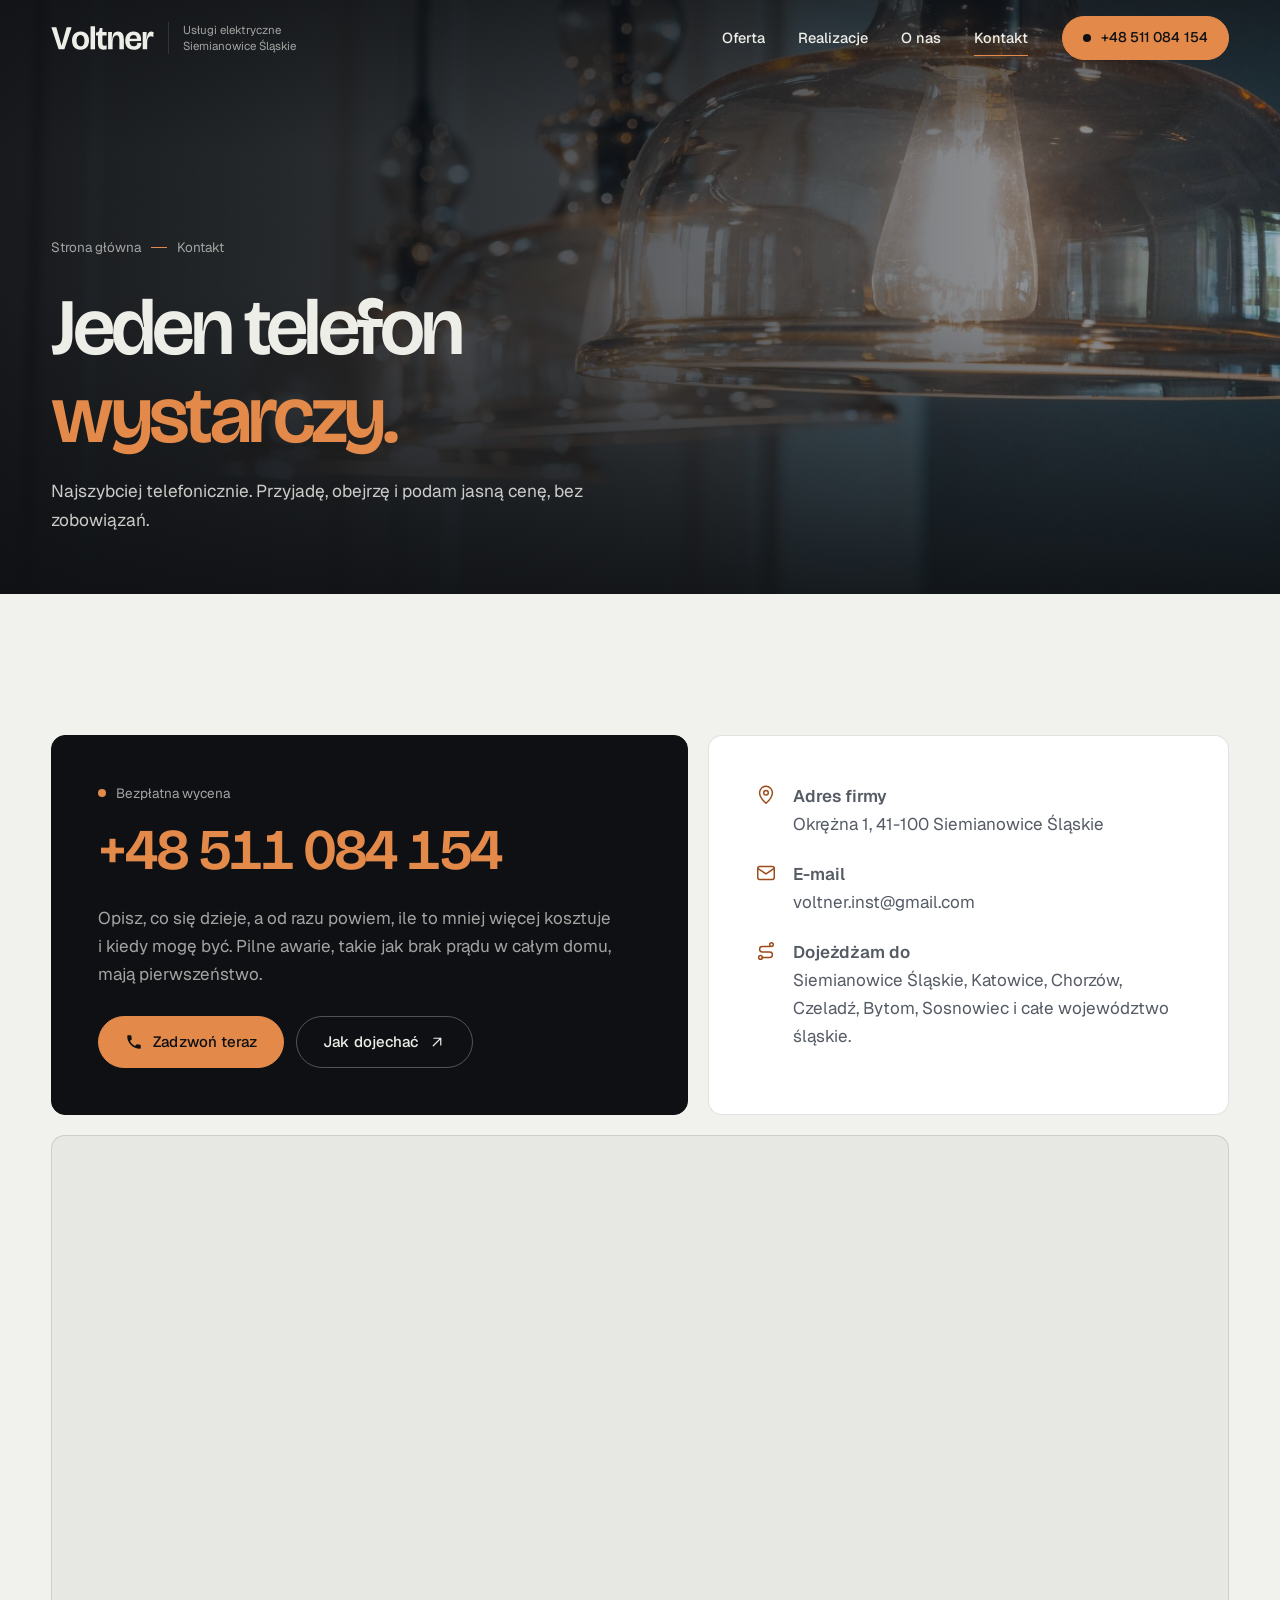
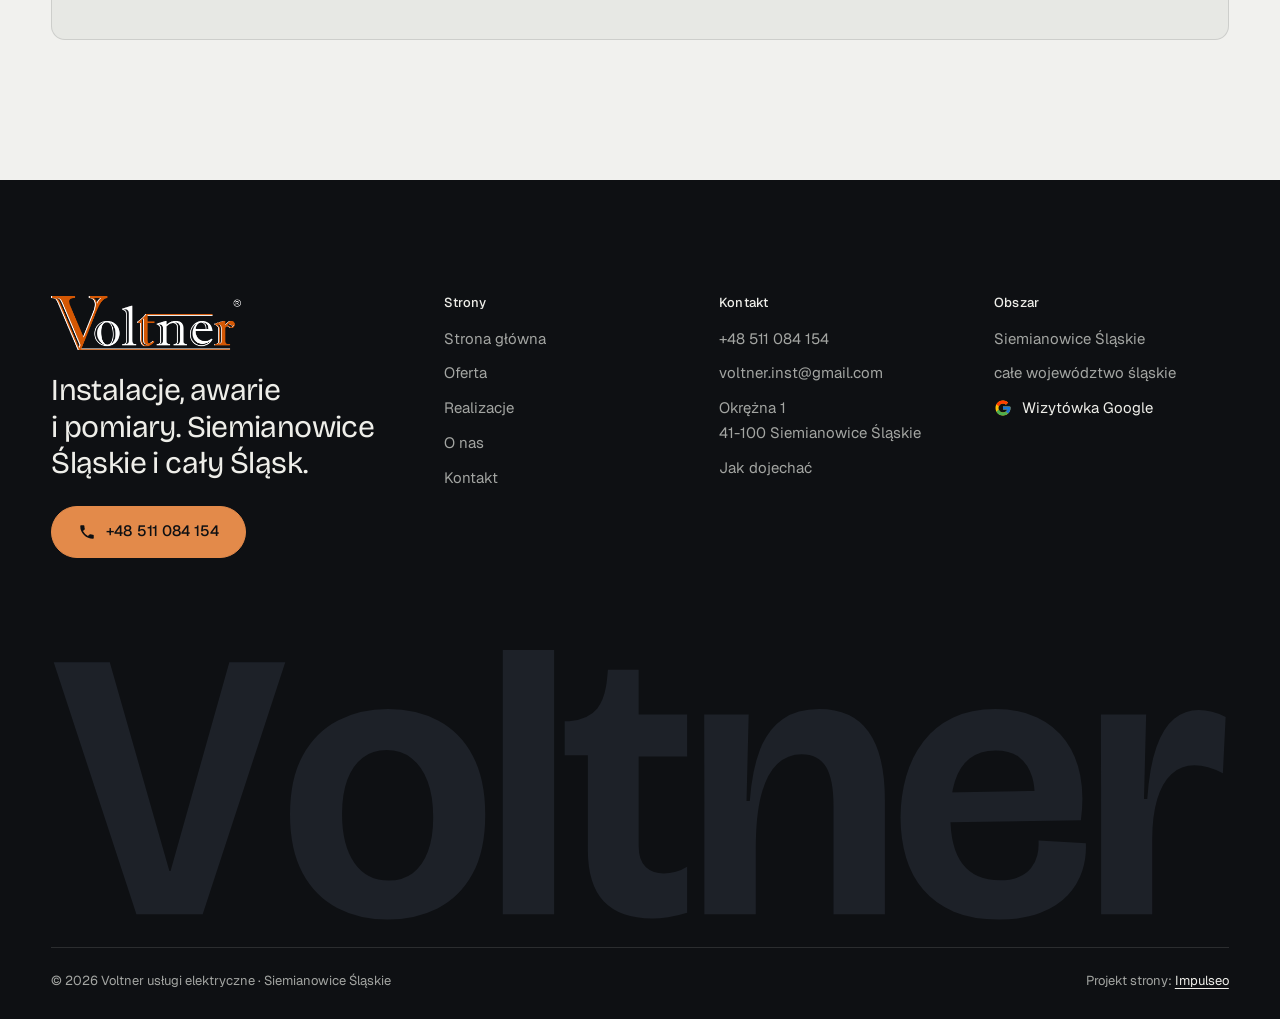
==== commit 0232aa1a: "[claude-edit][cmt:d8aae6df-be16-4733-bc3c-ea7fb091efe1] nowy projekt strony jak ElMac: grafit + mied" ====
--- a/kontakt.html
+++ b/kontakt.html
@@ -3,117 +3,134 @@
 <head>
 <meta charset="UTF-8">
 <meta name="viewport" content="width=device-width, initial-scale=1.0">
-<title>Kontakt - Voltner usługi elektryczne</title>
-<meta name="description" content="Kontakt Voltner usługi elektryczne - Okrężna 1, 41-100 Siemianowice Śląskie">
-<link rel="canonical" href="https://kris20032.github.io/voltner-uslugi-elektryczne/kontakt.html">
+<title>Kontakt - Voltner elektryk Siemianowice Śląskie</title>
+<meta name="description" content="Telefon: +48 511 084 154, e-mail voltner.inst@gmail.com. Voltner, Okrężna 1, 41-100 Siemianowice Śląskie. Dojazd w całym województwie śląskim.">
+<link rel="canonical" href="https://impulseo-pl.github.io/voltner-uslugi-elektryczne/kontakt.html">
 <meta name="robots" content="noindex, nofollow">
+<meta name="theme-color" content="#0E1013">
 <meta property="og:type" content="website">
 <meta property="og:locale" content="pl_PL">
 <meta property="og:site_name" content="Voltner usługi elektryczne">
-<meta property="og:title" content="Kontakt - Voltner usługi elektryczne">
-<meta property="og:description" content="Kontakt Voltner usługi elektryczne - Okrężna 1, 41-100 Siemianowice Śląskie">
-<meta property="og:url" content="https://kris20032.github.io/voltner-uslugi-elektryczne/kontakt.html">
-<meta property="og:image" content="https://kris20032.github.io/voltner-uslugi-elektryczne/img/og.jpg">
+<meta property="og:title" content="Kontakt - Voltner elektryk Siemianowice Śląskie">
+<meta property="og:description" content="Telefon: +48 511 084 154, e-mail voltner.inst@gmail.com. Voltner, Okrężna 1, 41-100 Siemianowice Śląskie. Dojazd w całym województwie śląskim.">
+<meta property="og:url" content="https://impulseo-pl.github.io/voltner-uslugi-elektryczne/kontakt.html">
+<meta property="og:image" content="https://impulseo-pl.github.io/voltner-uslugi-elektryczne/img/og.jpg">
 <meta property="og:image:width" content="1200">
 <meta property="og:image:height" content="630">
 <meta name="twitter:card" content="summary_large_image">
+<script>(function(){var d=document.documentElement;d.classList.add('js');try{if(!window.matchMedia('(prefers-reduced-motion: reduce)').matches)d.classList.add('anim');}catch(e){}setTimeout(function(){if(!d.classList.contains('anim-ok'))d.classList.remove('anim');},3500);})();</script>
+
+<link rel="preload" as="image" href="img/head-kontakt.jpg" fetchpriority="high">
 <link rel="preconnect" href="https://fonts.googleapis.com">
 <link rel="preconnect" href="https://fonts.gstatic.com" crossorigin>
-<link href="https://fonts.googleapis.com/css2?family=Sora:wght@600;700;800&family=Manrope:wght@400;500;600&display=swap" rel="stylesheet">
-<link rel="stylesheet" href="assets/styles.css?v=92452833">
+<link href="https://fonts.googleapis.com/css2?family=Bricolage+Grotesque:opsz,wght@12..96,400..700&family=Geist:wght@400..600&display=swap" rel="stylesheet">
+<link rel="stylesheet" href="assets/styles.css?v=20261026a">
+<script src="assets/lenis.min.js?v=1.1.20" defer></script>
+<script src="assets/main.js?v=20261026a" defer></script>
 </head>
 <body>
+<a class="skip" href="#tresc">Przejdź do treści</a>
+<header class="site-head">
 
-<header class="nav">
-  <div class="wrap nav-inner">
-    <a class="brand brand-has-logo" href="index.html"><img class="brand-logo" src="img/logo.png" alt="Voltner usługi elektryczne" width="1613" height="528" decoding="async"></a>
-    <nav class="nav-links">
-      <a href="oferta.html">Oferta</a>
-      <a href="realizacje.html">Realizacje</a>
-      <a href="o-nas.html">O nas</a>
-      <a href="kontakt.html" class="active" aria-current="page">Kontakt</a>
-      <a href="tel:+48511084154" class="btn btn-accent">Zadzwoń +48 511 084 154</a>
-    </nav>
-    <button class="nav-toggle" aria-label="Menu"><span></span><span></span><span></span></button>
-  </div>
+<div class="head-in">
+  <a class="brand" href="index.html" aria-label="Voltner - strona główna">
+    <span class="znak"><svg class="wm" viewBox="-1 -700 3084 721" role="img" aria-label="Voltner"><path pathLength="1" style="--i:0" d="M222.59283447265625 0.0 6.06689453125 -660.0H152.87200927734375L309.02423095703125 -113.07269287109375H312.02423095703125L465.9515380859375 -660.0H612.498291015625L396.230712890625 0.0Z"/><path pathLength="1" style="--i:1" d="M880.4832763671875 13.74163818359375Q806.5501708984375 13.74163818359375 748.5836181640625 -16.629180908203125Q690.6170654296875 -47.0 657.7462463378906 -108.11245727539062Q624.8754272460938 -169.22491455078125 624.8754272460938 -261.19146728515625Q624.8754272460938 -355.60784912109375 658.7295227050781 -416.59112548828125Q692.5836181640625 -477.57440185546875 750.533447265625 -507.4619445800781Q808.4832763671875 -537.3494873046875 881.1580200195312 -537.3494873046875Q956.3160400390625 -537.3494873046875 1013.7825927734375 -506.7203063964844Q1071.2491455078125 -476.09112548828125 1103.7491455078125 -414.8494873046875Q1136.2491455078125 -353.60784912109375 1136.2491455078125 -260.899658203125Q1136.2491455078125 -166.22491455078125 1102.6534118652344 -105.37081909179688Q1069.0576782226562 -44.5167236328125 1011.1078491210938 -15.387542724609375Q953.1580200195312 13.74163818359375 880.4832763671875 13.74163818359375ZM883.1914672851562 -88.46484375Q920.3921508789062 -88.46484375 946.301025390625 -107.77337646484375Q972.2098999023438 -127.0819091796875 986.0518798828125 -164.31143188476562Q999.8938598632812 -201.54095458984375 999.8938598632812 -253.70819091796875Q999.8938598632812 -309.5836181640625 985.1810607910156 -348.5715026855469Q970.46826171875 -387.55938720703125 943.1885681152344 -408.7554626464844Q915.9088745117188 -429.9515380859375 877.7081909179688 -429.9515380859375Q841.2491455078125 -429.9515380859375 815.2110900878906 -410.12628173828125Q789.1730346679688 -390.301025390625 775.2018737792969 -352.6839599609375Q761.230712890625 -315.06689453125 761.230712890625 -262.67474365234375Q761.230712890625 -180.732421875 793.5438537597656 -134.5986328125Q825.8569946289062 -88.46484375 883.1914672851562 -88.46484375Z"/><path pathLength="1" style="--i:2" d="M1182.1337890625 0.0V-692.2491455078125H1316.7474365234375V0.0Z"/><path pathLength="1" style="--i:3" d="M1573.1488037109375 10.966552734375Q1489.1914672851562 10.966552734375 1447.0501708984375 -33.303924560546875Q1404.9088745117188 -77.57440185546875 1404.9088745117188 -168.27337646484375V-416.46826171875H1344.3252563476562V-505.29180908203125H1356.367919921875Q1407.5167236328125 -511.22491455078125 1429.2537536621094 -538.5242309570312Q1450.9907836914062 -565.8235473632812 1455.698974609375 -620.6470947265625L1457.5075073242188 -640.4740600585938H1538.0392456054688V-523.3494873046875H1664.9815673828125V-413.501708984375H1538.0392456054688V-179.39794921875Q1538.0392456054688 -140.8812255859375 1556.4100646972656 -123.8477783203125Q1574.7808837890625 -106.8143310546875 1603.5894165039062 -106.8143310546875Q1618.8812255859375 -106.8143310546875 1635.3022155761719 -111.3310546875Q1651.7232055664062 -115.8477783203125 1664.9815673828125 -124.39794921875V-3.80853271484375Q1637.5986328125 4.67474365234375 1615.0196228027344 7.820648193359375Q1592.4406127929688 10.966552734375 1573.1488037109375 10.966552734375Z"/><path pathLength="1" style="--i:4" d="M1710.1337890625 0.0V-278.07269287109375L1709.6170654296875 -523.3494873046875H1826.2064819335938L1820.5225219726562 -296.9815673828125H1829.0392456054688Q1835.0392456054688 -378.5986328125 1855.9435119628906 -431.6822509765625Q1876.8477783203125 -484.765869140625 1915.0104064941406 -511.05767822265625Q1953.1730346679688 -537.3494873046875 2010.431396484375 -537.3494873046875Q2097.2064819335938 -537.3494873046875 2140.060577392578 -478.02423095703125Q2182.9146728515625 -418.698974609375 2182.9146728515625 -298.72320556640625V0.0H2048.301025390625V-284.698974609375Q2048.301025390625 -353.167236328125 2028.5715026855469 -386.2387390136719Q2008.8419799804688 -419.31024169921875 1964.832763671875 -419.31024169921875Q1927.8569946289062 -419.31024169921875 1900.8523864746094 -393.7889099121094Q1873.8477783203125 -368.267578125 1859.297607421875 -313.6459045410156Q1844.7474365234375 -259.02423095703125 1844.7474365234375 -170.46484375V0.0Z"/><path pathLength="1" style="--i:5" d="M2481.899658203125 13.74163818359375Q2412.3252563476562 13.74163818359375 2363.504608154297 -6.854095458984375Q2314.6839599609375 -27.4498291015625 2283.6839599609375 -64.04556274414062Q2252.6839599609375 -100.64129638671875 2238.2796936035156 -148.899658203125Q2223.8754272460938 -197.15802001953125 2223.8754272460938 -252.74163818359375Q2223.8754272460938 -309.74163818359375 2238.504608154297 -361.0957336425781Q2253.1337890625 -412.4498291015625 2283.3754272460938 -452.0455627441406Q2313.6170654296875 -491.64129638671875 2360.696075439453 -514.4953918457031Q2407.7750854492188 -537.3494873046875 2472.6747436523438 -537.3494873046875Q2535.5075073242188 -537.3494873046875 2581.5530700683594 -515.6580200195312Q2627.5986328125 -493.966552734375 2656.2110900878906 -454.6793518066406Q2684.8235473632812 -415.39215087890625 2694.8737182617188 -362.45904541015625Q2704.9238891601562 -309.52593994140625 2696.2491455078125 -246.55938720703125L2307.565185546875 -240.301025390625V-318.22491455078125L2594.46826171875 -323.4832763671875L2573.9849853515625 -278.42559814453125Q2578.434814453125 -325.7174072265625 2568.6095581054688 -359.2843017578125Q2558.7843017578125 -392.8511962890625 2535.296417236328 -410.9013671875Q2511.8085327148438 -428.9515380859375 2472.6747436523438 -428.9515380859375Q2431.0242309570312 -428.9515380859375 2404.632080078125 -407.7554626464844Q2378.2399291992188 -386.55938720703125 2366.268768310547 -348.3131408691406Q2354.297607421875 -310.06689453125 2354.297607421875 -258.93310546875Q2354.297607421875 -173.02423095703125 2386.8523864746094 -130.98617553710938Q2419.4071655273438 -88.9481201171875 2483.6747436523438 -88.9481201171875Q2513.6170654296875 -88.9481201171875 2533.4924926757812 -97.40255737304688Q2553.367919921875 -105.85699462890625 2565.305633544922 -120.58651733398438Q2577.2433471679688 -135.3160400390625 2581.8892517089844 -154.14129638671875Q2586.53515625 -172.966552734375 2585.2767944335938 -193.4498291015625L2709.2491455078125 -185.966552734375Q2711.2156982421875 -149.3494873046875 2699.9071655273438 -113.96194458007812Q2688.5986328125 -78.57440185546875 2661.694366455078 -49.8662109375Q2634.7901000976562 -21.15802001953125 2590.3569946289062 -3.70819091796875Q2545.9238891601562 13.74163818359375 2481.899658203125 13.74163818359375Z"/><path pathLength="1" style="--i:6" d="M2749.1337890625 0.0V-270.72320556640625L2748.6170654296875 -523.3494873046875H2867.1730346679688L2861.4890747070312 -301.72320556640625H2870.0057983398438Q2876.0057983398438 -387.0150146484375 2894.1517028808594 -438.2278137207031Q2912.297607421875 -489.44061279296875 2940.6061401367188 -512.265869140625Q2968.9146728515625 -535.0911254882812 3004.7566528320312 -535.0911254882812Q3021.46484375 -535.0911254882812 3039.5438537597656 -530.7370300292969Q3057.6228637695312 -526.3829345703125 3075.3310546875 -516.93310546875L3068.1061401367188 -369.22833251953125Q3048.431396484375 -380.16143798828125 3029.498291015625 -385.2404479980469Q3010.565185546875 -390.3194580078125 2993.632080078125 -390.3194580078125Q2958.53173828125 -390.3194580078125 2933.8189392089844 -367.6689453125Q2909.1061401367188 -345.0184326171875 2896.0559692382812 -301.234130859375Q2883.0057983398438 -257.4498291015625 2883.0057983398438 -194.79010009765625V0.0Z"/></svg></span>
+    <span class="brand-sub">Usługi elektryczne<br>Siemianowice Śląskie</span>
+  </a>
+  <nav class="nav-links" aria-label="Menu główne">
+    <a class="nl" href="oferta.html">Oferta</a><a class="nl" href="realizacje.html">Realizacje</a><a class="nl" href="o-nas.html">O&nbsp;nas</a><a class="nl" href="kontakt.html" aria-current="page">Kontakt</a>
+    <a class="btn btn-copper nav-cta" href="tel:+48511084154"><span class="live" aria-hidden="true"></span>+48 511 084 154</a>
+  </nav>
+  <button class="burger" type="button" aria-label="Otwórz menu" aria-expanded="false" aria-controls="mnav"><span></span><span></span></button>
+</div>
 </header>
 
-<main>
+<div class="mnav" id="mnav">
+  <div class="mnav-in">
+    <a class="ml" href="index.html">Strona główna</a><a class="ml" href="oferta.html">Oferta</a><a class="ml" href="realizacje.html">Realizacje</a><a class="ml" href="o-nas.html">O&nbsp;nas</a><a class="ml" href="kontakt.html" aria-current="page">Kontakt</a>
+    <div class="mnav-foot">
+      <span>Pilne awarie: szybki dojazd, Siemianowice Śląskie i&nbsp;okolice</span>
+      <a class="btn btn-copper" href="tel:+48511084154"><svg class="ico" width="16" height="16" viewBox="0 0 24 24" fill="none" aria-hidden="true"><path d="M6.6 10.8a15.5 15.5 0 0 0 6.6 6.6l2.2-2.2a1 1 0 0 1 1-.24 11.4 11.4 0 0 0 3.6.58 1 1 0 0 1 1 1V20a1 1 0 0 1-1 1A17 17 0 0 1 3 4a1 1 0 0 1 1-1h3.5a1 1 0 0 1 1 1c0 1.25.2 2.46.58 3.6a1 1 0 0 1-.25 1l-2.23 2.2Z" fill="currentColor"/></svg>+48 511 084 154</a>
+    </div>
+  </div>
+</div>
+<main id="tresc">
+
 <section class="pagehead">
-  <img src="img/g6.jpg" alt="Voltner usługi elektryczne - Zapytaj o wycenę" width="1731" height="1300" decoding="async">
-  <div class="wrap">
-    <span class="eyebrow">Kontakt</span>
-    <h1>Zapytaj o wycenę</h1>
-    <p>Odpowiem na pytania i przygotuję wycenę.</p>
+  <div class="pagehead-media"><img src="img/head-kontakt.jpg" alt="Lampy wiszące ze szklanymi kloszami i żarówkami" width="1880" height="1253" decoding="async" fetchpriority="high"></div>
+  <div class="ph-in">
+    <p class="crumb up" style="--d:0"><a href="index.html">Strona główna</a><span class="sl" aria-hidden="true"></span>Kontakt</p>
+    <h1><span class="ln"><span class="ln-i" style="--k:0">Jeden telefon</span></span><span class="ln"><span class="ln-i" style="--k:1"><em>wystarczy.</em></span></span></h1>
+    <p class="ph-lead up" style="--d:300">Najszybciej telefonicznie. Przyjadę, obejrzę i&nbsp;podam jasną cenę, bez zobowiązań.</p>
   </div>
 </section>
-<section>
-  <div class="wrap contact-grid">
-    <div class="reveal">
-      <span class="eyebrow">Dane kontaktowe</span>
-      <h2 style="margin:var(--space-4) 0 var(--space-6)">Voltner usługi elektryczne</h2>
-      <div class="info-list">
-        <div class="info-row"><div class="ic"><svg class="ico-tel" width="16" height="16" viewBox="0 0 24 24" fill="none" aria-hidden="true"><path d="M6.6 10.8a15.5 15.5 0 0 0 6.6 6.6l2.2-2.2a1 1 0 0 1 1-.24 11.4 11.4 0 0 0 3.6.58 1 1 0 0 1 1 1V20a1 1 0 0 1-1 1A17 17 0 0 1 3 4a1 1 0 0 1 1-1h3.5a1 1 0 0 1 1 1c0 1.25.2 2.46.58 3.6a1 1 0 0 1-.25 1l-2.23 2.2Z" fill="currentColor"/></svg></div><div><div class="lbl">Telefon</div><a class="val" href="tel:+48511084154">+48 511 084 154</a></div></div>
-        <div class="info-row"><div class="ic"><svg class="ico-mail" width="16" height="16" viewBox="0 0 24 24" fill="none" aria-hidden="true"><rect x="3.2" y="5.5" width="17.6" height="13" rx="1.6" stroke="currentColor" stroke-width="1.6"/><path d="M4 7l8 6 8-6" stroke="currentColor" stroke-width="1.6" stroke-linecap="round" stroke-linejoin="round"/></svg></div><div><div class="lbl">E-mail</div><a class="val" href="mailto:voltner.inst@gmail.com">voltner.inst@gmail.com</a></div></div>
-        <div class="info-row"><div class="ic"><svg class="ico-pin" width="16" height="16" viewBox="0 0 24 24" fill="none" aria-hidden="true"><path d="M12 21s7-6.1 7-11.5A7 7 0 0 0 5 9.5C5 14.9 12 21 12 21Z" stroke="currentColor" stroke-width="1.6" fill="none"/><circle cx="12" cy="9.5" r="2.4" fill="currentColor"/></svg></div><div><div class="lbl">Adres</div><div class="val">Okrężna 1, 41-100 Siemianowice Śląskie</div></div></div>
+
+<section class="sec">
+  <div class="wrap">
+    <div class="k-grid">
+      <div class="k-card dark rv">
+        <span class="lbl"><span class="live" aria-hidden="true"></span>Bezpłatna wycena</span>
+        <a class="k-phone" href="tel:+48511084154">+48 511 084 154</a>
+        <p>Opisz, co się dzieje, a&nbsp;od razu powiem, ile to mniej więcej kosztuje i&nbsp;kiedy mogę być. Pilne awarie, takie jak brak prądu w&nbsp;całym domu, mają pierwszeństwo.</p>
+        <div class="cta-row" style="margin-top:28px">
+          <a class="btn btn-copper" href="tel:+48511084154"><svg class="ico" width="16" height="16" viewBox="0 0 24 24" fill="none" aria-hidden="true"><path d="M6.6 10.8a15.5 15.5 0 0 0 6.6 6.6l2.2-2.2a1 1 0 0 1 1-.24 11.4 11.4 0 0 0 3.6.58 1 1 0 0 1 1 1V20a1 1 0 0 1-1 1A17 17 0 0 1 3 4a1 1 0 0 1 1-1h3.5a1 1 0 0 1 1 1c0 1.25.2 2.46.58 3.6a1 1 0 0 1-.25 1l-2.23 2.2Z" fill="currentColor"/></svg>Zadzwoń teraz</a>
+          <a class="btn btn-ghost" href="https://maps.google.com/?cid=11020037258457436571" target="_blank" rel="noopener">Jak dojechać<svg class="ico" width="18" height="18" viewBox="0 0 24 24" fill="none" stroke="currentColor" stroke-width="1.6" stroke-linecap="round" stroke-linejoin="round" aria-hidden="true"><path d="M7 17 17 7M8 7h9v9"/></svg></a>
+        </div>
+      </div>
+      <div class="k-card rv" style="--d:120">
+        <ul class="k-list">
+          <li><svg class="ico" width="24" height="24" viewBox="0 0 24 24" fill="none" stroke="currentColor" stroke-width="1.6" stroke-linecap="round" stroke-linejoin="round" aria-hidden="true"><path d="M12 21s-7-6.2-7-11.5A7 7 0 0 1 19 9.5C19 14.8 12 21 12 21z"/><circle cx="12" cy="9.5" r="2.5"/></svg><span><b>Adres firmy</b>Okrężna 1, 41-100 Siemianowice Śląskie</span></li>
+          <li><svg class="ico" width="20" height="20" viewBox="0 0 24 24" fill="none" stroke="currentColor" stroke-width="1.6" stroke-linecap="round" stroke-linejoin="round" aria-hidden="true"><rect x="3" y="5" width="18" height="14" rx="2"/><path d="m3 7 9 6 9-6"/></svg><span><b>E-mail</b><a href="mailto:voltner.inst@gmail.com">voltner.inst@gmail.com</a></span></li>
+          <li><svg class="ico" width="24" height="24" viewBox="0 0 24 24" fill="none" stroke="currentColor" stroke-width="1.6" stroke-linecap="round" stroke-linejoin="round" aria-hidden="true"><circle cx="6" cy="19" r="2"/><circle cx="18" cy="5" r="2"/><path d="M8 19h8a3 3 0 0 0 0-6H8a3 3 0 0 1 0-6h8"/></svg><span><b>Dojeżdżam do</b>Siemianowice Śląskie, Katowice, Chorzów, Czeladź, Bytom, Sosnowiec i&nbsp;całe województwo śląskie.</span></li>
+        </ul>
       </div>
     </div>
-    <div class="reveal">
-      <form class="form" action="https://formsubmit.co/voltner.inst@gmail.com" method="POST">
-        <input type="hidden" name="_subject" value="Zapytanie ze strony Voltner usługi elektryczne">
-        <input type="hidden" name="_captcha" value="false">
-        <input type="hidden" name="_template" value="table">
-        <div class="fld"><label for="name">Imię / firma</label><input id="name" name="name" type="text" placeholder="np. Jan Kowalski" required></div>
-        <div class="fld"><label for="email">E-mail</label><input id="email" name="email" type="email" placeholder="adres@email.pl" required></div>
-        <div class="fld"><label for="phone">Telefon</label><input id="phone" name="phone" type="tel" placeholder="+48 ..."></div>
-        <div class="fld"><label for="msg">Czego dotyczy zapytanie?</label><textarea id="msg" name="message" placeholder="Napisz krótko, w czym możemy pomóc" required></textarea></div>
-        <button type="submit" class="btn btn-accent" style="width:100%;justify-content:center">Wyślij zapytanie <span class="arr">→</span></button>
-        <p class="note">Wiadomość trafi bezpośrednio do mnie. Można też zadzwonić: +48 511 084 154.</p>
-      </form>
+    <div class="map map-lg rv">
+      <iframe title="Mapa dojazdu - Voltner, Siemianowice Śląskie" src="https://maps.google.com/maps?q=50.2966673,19.019728&z=14&output=embed" loading="lazy" referrerpolicy="no-referrer-when-downgrade"></iframe>
     </div>
   </div>
 </section>
-<section style="padding-top:0">
-  <div class="wrap reveal">
-    <iframe class="map" title="Voltner usługi elektryczne - Siemianowice Śląskie" src="https://maps.google.com/maps?q=50.2966673%2C19.019728&z=15&output=embed" loading="lazy" referrerpolicy="no-referrer-when-downgrade"></iframe>
-  </div>
-</section>
 </main>
-
-<footer>
+<footer class="site-foot">
   <div class="wrap">
-    <div class="foot-grid">
-      <div class="foot-brand">
-        <div class="name">Voltner usługi elektryczne</div>
-        <p>Od wymiany gniazdka po instalację całego domu. Ty mówisz, co się dzieje - ja mówię, ile i kiedy.</p>
+    <div class="foot-top">
+      <div>
+        <img class="foot-logo" src="img/logo-voltner.png" alt="Voltner - logo firmy" width="720" height="207" loading="lazy" decoding="async" style="width:190px;height:auto;margin:0 0 22px">
+        <p class="foot-claim">Instalacje, awarie i&nbsp;pomiary. Siemianowice Śląskie i&nbsp;cały Śląsk.</p>
+        <a class="btn btn-copper" href="tel:+48511084154"><svg class="ico" width="16" height="16" viewBox="0 0 24 24" fill="none" aria-hidden="true"><path d="M6.6 10.8a15.5 15.5 0 0 0 6.6 6.6l2.2-2.2a1 1 0 0 1 1-.24 11.4 11.4 0 0 0 3.6.58 1 1 0 0 1 1 1V20a1 1 0 0 1-1 1A17 17 0 0 1 3 4a1 1 0 0 1 1-1h3.5a1 1 0 0 1 1 1c0 1.25.2 2.46.58 3.6a1 1 0 0 1-.25 1l-2.23 2.2Z" fill="currentColor"/></svg>+48 511 084 154</a>
       </div>
-      <div class="foot-col">
-        <h4>Nawigacja</h4>
-        <a href="oferta.html">Oferta</a>
-        <a href="realizacje.html">Realizacje</a>
-        <a href="o-nas.html">O nas</a>
-        <a href="kontakt.html">Kontakt</a>
+      <div>
+        <h4>Strony</h4>
+        <ul><li><a href="index.html">Strona główna</a></li><li><a href="oferta.html">Oferta</a></li><li><a href="realizacje.html">Realizacje</a></li><li><a href="o-nas.html">O&nbsp;nas</a></li><li><a href="kontakt.html">Kontakt</a></li></ul>
       </div>
-      <div class="foot-col">
+      <div>
         <h4>Kontakt</h4>
-        <a href="tel:+48511084154">+48 511 084 154</a>
-        <a href="mailto:voltner.inst@gmail.com">voltner.inst@gmail.com</a>
-        <p>Okrężna 1, 41-100 Siemianowice Śląskie</p>
-        <a href="https://www.google.com/maps?cid=11020037258457436571" target="_blank" rel="noopener">Jak dojechać →</a>
-      <div class="foot-soc">
-        <a class="soc" href="https://www.google.com/maps?cid=11020037258457436571" target="_blank" rel="noopener" aria-label="Google - Voltner usługi elektryczne"><svg viewBox="0 0 24 24" aria-hidden="true" focusable="false"><path d="M12.48 10.92v3.28h7.84c-.24 1.84-.853 3.187-1.787 4.133-1.147 1.147-2.933 2.4-6.053 2.4-4.827 0-8.6-3.893-8.6-8.72s3.773-8.72 8.6-8.72c2.6 0 4.507 1.027 5.907 2.347l2.307-2.307C18.747 1.44 16.133 0 12.48 0 5.867 0 .307 5.387.307 12s5.56 12 12.173 12c3.573 0 6.267-1.173 8.373-3.36 2.16-2.16 2.84-5.213 2.84-7.667 0-.76-.053-1.467-.173-2.053H12.48z" fill="currentColor"/></svg></a>
+        <ul>
+          <li><a href="tel:+48511084154">+48 511 084 154</a></li>
+          <li><a href="mailto:voltner.inst@gmail.com">voltner.inst@gmail.com</a></li>
+          <li>Okrężna 1<br>41-100 Siemianowice Śląskie</li>
+          <li><a href="https://maps.google.com/?cid=11020037258457436571" target="_blank" rel="noopener">Jak dojechać</a></li>
+        </ul>
       </div>
+      <div>
+        <h4>Obszar</h4>
+        <ul>
+          <li>Siemianowice Śląskie</li>
+          <li>całe województwo śląskie</li>
+          <li><a class="soc" href="https://maps.google.com/?cid=11020037258457436571" target="_blank" rel="noopener" aria-label="Wizytówka Voltner w Google"><svg class="g-logo" viewBox="0 0 48 48" aria-hidden="true"><path fill="#FFC107" d="M43.6 20.5H42V20H24v8h11.3C33.7 32.7 29.2 36 24 36c-6.6 0-12-5.4-12-12s5.4-12 12-12c3.1 0 5.8 1.2 7.9 3.1l5.7-5.7C34 6.1 29.3 4 24 4 12.9 4 4 12.9 4 24s8.9 20 20 20 20-8.9 20-20c0-1.3-.1-2.4-.4-3.5z"/><path fill="#FF3D00" d="m6.3 14.7 6.6 4.8C14.7 15.1 19 12 24 12c3.1 0 5.8 1.2 7.9 3.1l5.7-5.7C34 6.1 29.3 4 24 4 16.3 4 9.7 8.3 6.3 14.7z"/><path fill="#4CAF50" d="M24 44c5.2 0 9.9-2 13.4-5.2l-6.2-5.2A11.9 11.9 0 0 1 24 36c-5.2 0-9.6-3.3-11.3-7.9l-6.5 5C9.5 39.6 16.2 44 24 44z"/><path fill="#1976D2" d="M43.6 20.5H42V20H24v8h11.3a12 12 0 0 1-4.1 5.6l6.2 5.2C37 39.2 44 34 44 24c0-1.3-.1-2.4-.4-3.5z"/></svg>Wizytówka Google</a></li>
+        </ul>
       </div>
     </div>
-    <div class="foot-bot">
-      <span>© 2026 Voltner usługi elektryczne</span>
+    <div class="foot-mark" aria-hidden="true"><svg class="wm-foot" viewBox="-1 -700 3084 721" aria-hidden="true" focusable="false"><path style="--i:0" d="M222.59283447265625 0.0 6.06689453125 -660.0H152.87200927734375L309.02423095703125 -113.07269287109375H312.02423095703125L465.9515380859375 -660.0H612.498291015625L396.230712890625 0.0Z"/><path style="--i:1" d="M880.4832763671875 13.74163818359375Q806.5501708984375 13.74163818359375 748.5836181640625 -16.629180908203125Q690.6170654296875 -47.0 657.7462463378906 -108.11245727539062Q624.8754272460938 -169.22491455078125 624.8754272460938 -261.19146728515625Q624.8754272460938 -355.60784912109375 658.7295227050781 -416.59112548828125Q692.5836181640625 -477.57440185546875 750.533447265625 -507.4619445800781Q808.4832763671875 -537.3494873046875 881.1580200195312 -537.3494873046875Q956.3160400390625 -537.3494873046875 1013.7825927734375 -506.7203063964844Q1071.2491455078125 -476.09112548828125 1103.7491455078125 -414.8494873046875Q1136.2491455078125 -353.60784912109375 1136.2491455078125 -260.899658203125Q1136.2491455078125 -166.22491455078125 1102.6534118652344 -105.37081909179688Q1069.0576782226562 -44.5167236328125 1011.1078491210938 -15.387542724609375Q953.1580200195312 13.74163818359375 880.4832763671875 13.74163818359375ZM883.1914672851562 -88.46484375Q920.3921508789062 -88.46484375 946.301025390625 -107.77337646484375Q972.2098999023438 -127.0819091796875 986.0518798828125 -164.31143188476562Q999.8938598632812 -201.54095458984375 999.8938598632812 -253.70819091796875Q999.8938598632812 -309.5836181640625 985.1810607910156 -348.5715026855469Q970.46826171875 -387.55938720703125 943.1885681152344 -408.7554626464844Q915.9088745117188 -429.9515380859375 877.7081909179688 -429.9515380859375Q841.2491455078125 -429.9515380859375 815.2110900878906 -410.12628173828125Q789.1730346679688 -390.301025390625 775.2018737792969 -352.6839599609375Q761.230712890625 -315.06689453125 761.230712890625 -262.67474365234375Q761.230712890625 -180.732421875 793.5438537597656 -134.5986328125Q825.8569946289062 -88.46484375 883.1914672851562 -88.46484375Z"/><path style="--i:2" d="M1182.1337890625 0.0V-692.2491455078125H1316.7474365234375V0.0Z"/><path style="--i:3" d="M1573.1488037109375 10.966552734375Q1489.1914672851562 10.966552734375 1447.0501708984375 -33.303924560546875Q1404.9088745117188 -77.57440185546875 1404.9088745117188 -168.27337646484375V-416.46826171875H1344.3252563476562V-505.29180908203125H1356.367919921875Q1407.5167236328125 -511.22491455078125 1429.2537536621094 -538.5242309570312Q1450.9907836914062 -565.8235473632812 1455.698974609375 -620.6470947265625L1457.5075073242188 -640.4740600585938H1538.0392456054688V-523.3494873046875H1664.9815673828125V-413.501708984375H1538.0392456054688V-179.39794921875Q1538.0392456054688 -140.8812255859375 1556.4100646972656 -123.8477783203125Q1574.7808837890625 -106.8143310546875 1603.5894165039062 -106.8143310546875Q1618.8812255859375 -106.8143310546875 1635.3022155761719 -111.3310546875Q1651.7232055664062 -115.8477783203125 1664.9815673828125 -124.39794921875V-3.80853271484375Q1637.5986328125 4.67474365234375 1615.0196228027344 7.820648193359375Q1592.4406127929688 10.966552734375 1573.1488037109375 10.966552734375Z"/><path style="--i:4" d="M1710.1337890625 0.0V-278.07269287109375L1709.6170654296875 -523.3494873046875H1826.2064819335938L1820.5225219726562 -296.9815673828125H1829.0392456054688Q1835.0392456054688 -378.5986328125 1855.9435119628906 -431.6822509765625Q1876.8477783203125 -484.765869140625 1915.0104064941406 -511.05767822265625Q1953.1730346679688 -537.3494873046875 2010.431396484375 -537.3494873046875Q2097.2064819335938 -537.3494873046875 2140.060577392578 -478.02423095703125Q2182.9146728515625 -418.698974609375 2182.9146728515625 -298.72320556640625V0.0H2048.301025390625V-284.698974609375Q2048.301025390625 -353.167236328125 2028.5715026855469 -386.2387390136719Q2008.8419799804688 -419.31024169921875 1964.832763671875 -419.31024169921875Q1927.8569946289062 -419.31024169921875 1900.8523864746094 -393.7889099121094Q1873.8477783203125 -368.267578125 1859.297607421875 -313.6459045410156Q1844.7474365234375 -259.02423095703125 1844.7474365234375 -170.46484375V0.0Z"/><path style="--i:5" d="M2481.899658203125 13.74163818359375Q2412.3252563476562 13.74163818359375 2363.504608154297 -6.854095458984375Q2314.6839599609375 -27.4498291015625 2283.6839599609375 -64.04556274414062Q2252.6839599609375 -100.64129638671875 2238.2796936035156 -148.899658203125Q2223.8754272460938 -197.15802001953125 2223.8754272460938 -252.74163818359375Q2223.8754272460938 -309.74163818359375 2238.504608154297 -361.0957336425781Q2253.1337890625 -412.4498291015625 2283.3754272460938 -452.0455627441406Q2313.6170654296875 -491.64129638671875 2360.696075439453 -514.4953918457031Q2407.7750854492188 -537.3494873046875 2472.6747436523438 -537.3494873046875Q2535.5075073242188 -537.3494873046875 2581.5530700683594 -515.6580200195312Q2627.5986328125 -493.966552734375 2656.2110900878906 -454.6793518066406Q2684.8235473632812 -415.39215087890625 2694.8737182617188 -362.45904541015625Q2704.9238891601562 -309.52593994140625 2696.2491455078125 -246.55938720703125L2307.565185546875 -240.301025390625V-318.22491455078125L2594.46826171875 -323.4832763671875L2573.9849853515625 -278.42559814453125Q2578.434814453125 -325.7174072265625 2568.6095581054688 -359.2843017578125Q2558.7843017578125 -392.8511962890625 2535.296417236328 -410.9013671875Q2511.8085327148438 -428.9515380859375 2472.6747436523438 -428.9515380859375Q2431.0242309570312 -428.9515380859375 2404.632080078125 -407.7554626464844Q2378.2399291992188 -386.55938720703125 2366.268768310547 -348.3131408691406Q2354.297607421875 -310.06689453125 2354.297607421875 -258.93310546875Q2354.297607421875 -173.02423095703125 2386.8523864746094 -130.98617553710938Q2419.4071655273438 -88.9481201171875 2483.6747436523438 -88.9481201171875Q2513.6170654296875 -88.9481201171875 2533.4924926757812 -97.40255737304688Q2553.367919921875 -105.85699462890625 2565.305633544922 -120.58651733398438Q2577.2433471679688 -135.3160400390625 2581.8892517089844 -154.14129638671875Q2586.53515625 -172.966552734375 2585.2767944335938 -193.4498291015625L2709.2491455078125 -185.966552734375Q2711.2156982421875 -149.3494873046875 2699.9071655273438 -113.96194458007812Q2688.5986328125 -78.57440185546875 2661.694366455078 -49.8662109375Q2634.7901000976562 -21.15802001953125 2590.3569946289062 -3.70819091796875Q2545.9238891601562 13.74163818359375 2481.899658203125 13.74163818359375Z"/><path style="--i:6" d="M2749.1337890625 0.0V-270.72320556640625L2748.6170654296875 -523.3494873046875H2867.1730346679688L2861.4890747070312 -301.72320556640625H2870.0057983398438Q2876.0057983398438 -387.0150146484375 2894.1517028808594 -438.2278137207031Q2912.297607421875 -489.44061279296875 2940.6061401367188 -512.265869140625Q2968.9146728515625 -535.0911254882812 3004.7566528320312 -535.0911254882812Q3021.46484375 -535.0911254882812 3039.5438537597656 -530.7370300292969Q3057.6228637695312 -526.3829345703125 3075.3310546875 -516.93310546875L3068.1061401367188 -369.22833251953125Q3048.431396484375 -380.16143798828125 3029.498291015625 -385.2404479980469Q3010.565185546875 -390.3194580078125 2993.632080078125 -390.3194580078125Q2958.53173828125 -390.3194580078125 2933.8189392089844 -367.6689453125Q2909.1061401367188 -345.0184326171875 2896.0559692382812 -301.234130859375Q2883.0057983398438 -257.4498291015625 2883.0057983398438 -194.79010009765625V0.0Z"/></svg></div>
+    <div class="foot-bottom">
+      <span>© 2026 Voltner usługi elektryczne · Siemianowice Śląskie</span>
       <span>Projekt strony: <a class="foot-credit" href="https://impulseo.pl" target="_blank" rel="noopener">Impulseo</a></span>
     </div>
   </div>
 </footer>
-<div class="sticky-call"><a class="sc-call" href="tel:+48511084154"><svg class="ico-tel" width="16" height="16" viewBox="0 0 24 24" fill="none" aria-hidden="true"><path d="M6.6 10.8a15.5 15.5 0 0 0 6.6 6.6l2.2-2.2a1 1 0 0 1 1-.24 11.4 11.4 0 0 0 3.6.58 1 1 0 0 1 1 1V20a1 1 0 0 1-1 1A17 17 0 0 1 3 4a1 1 0 0 1 1-1h3.5a1 1 0 0 1 1 1c0 1.25.2 2.46.58 3.6a1 1 0 0 1-.25 1l-2.23 2.2Z" fill="currentColor"/></svg> Zadzwoń</a><a class="sc-quote" href="kontakt.html">Zadzwoń po wycenę</a></div>
-<div class="demo-wazne" data-do="2026-10-20" data-cykl="3" hidden><svg class="dw-ico" width="13" height="13" viewBox="0 0 24 24" fill="none" aria-hidden="true"><circle cx="12" cy="12" r="8.6" stroke="currentColor" stroke-width="1.8"/><path d="M12 7.2V12l3.3 2" stroke="currentColor" stroke-width="1.8" stroke-linecap="round"/></svg><span class="dw-txt"></span></div>
-
-<script src="assets/main.js"></script>
+<div class="sticky-call">
+  <a class="btn btn-copper" href="tel:+48511084154"><svg class="ico" width="16" height="16" viewBox="0 0 24 24" fill="none" aria-hidden="true"><path d="M6.6 10.8a15.5 15.5 0 0 0 6.6 6.6l2.2-2.2a1 1 0 0 1 1-.24 11.4 11.4 0 0 0 3.6.58 1 1 0 0 1 1 1V20a1 1 0 0 1-1 1A17 17 0 0 1 3 4a1 1 0 0 1 1-1h3.5a1 1 0 0 1 1 1c0 1.25.2 2.46.58 3.6a1 1 0 0 1-.25 1l-2.23 2.2Z" fill="currentColor"/></svg>Zadzwoń</a>
+  <a class="btn btn-ghost" href="kontakt.html">Kontakt i&nbsp;dojazd</a>
+</div>
 </body>
 </html>
--- a/assets/styles.css
+++ b/assets/styles.css
@@ -1,1849 +1,487 @@
-/* ============================================================
-   STOLBASZ — premium, architektoniczny B2B fit-out
-   Jasna paleta, zero brązu. System wg premium-web-craft.
-   Projekt strony: Impulseo (impulseo.pl)
-   ============================================================ */
-
+/* Voltner - usługi elektryczne. Projekt strony: Impulseo, 10.2026.
+   Paleta: grafit + miedź (kolor przewodu). Krój: Bricolage Grotesque + Geist. */
 :root{
-  /* PALETA — jasna, architektoniczna, chłodna */
-  --paper:#f5f7fa;          /* główne tło */
-  --paper-2:#e7edf3;        /* sekcje alternatywne (chłodny jasny szary) */
-  --paper-3:#e7edf3;        /* delikatne wypełnienia */
-  --ink:#142231;            /* tekst główny — chłodny grafit */
-  --ink-soft:#2c3e52;       /* nagłówki drugorzędne */
-  --muted:#697785;          /* tekst poboczny */
-  --line:rgba(20,34,49,.12);/* hairline */
-  --accent:#e8a00c;         /* stonowany petrol-slate — jedyny akcent */
-  --accent-d:#c47f06;
-  --accent-soft:rgba(232,160,12,.10);
-  --dark:#142231;           /* sekcje ciemne (stopka/CTA) */
-
-  /* HOVER ZDJĘĆ — JEDEN standard dla całego silnika (decyzja K. 04.08.2026, artefakt z wariantami).
-     AKTUALNE (K.+Szymon 09.08.2026, wybór z artefaktu 6 wariantów): zoom 1.05 przy 1.4s -
-     przy tak długim czasie mocniejszy kadr NIE skacze, tylko „oddycha". Poprzedni standard
-     (1.02 / .55s z 04.08) odbierany jako dynamiczny i szybki.
-     Spoczynek lekko przygaszony, ale TYLKO tam, gdzie jest mysz (@media hover:hover) —
-     na telefonie zdjęcia zostają w pełnej jasności. */
-  --img-zoom:1.05;                   /* K.+Szymon 09.08: wariant F z artefaktu porównawczego */
-  --img-rest:brightness(.95) saturate(.99);
-  --img-hot:brightness(1.06) saturate(1.05);
-  --img-dur:1.4s;                    /* K.+Szymon 09.08 (wariant F): powoli = elegancko */
-  --img-ease:cubic-bezier(.16,.84,.44,1);  /* miękki ogon, efekt „oddychania" */
-
-  /* ODSTĘPY — skala 4/8 */
-  --space-1:4px; --space-2:8px; --space-3:12px; --space-4:16px; --space-5:24px;
-  --space-6:32px; --space-7:48px; --space-8:64px; --space-9:96px; --space-10:128px;
-
-  /* TYPOGRAFIA — fluid clamp() (skala podbita 16.07.2026: większe, czytelniejsze litery — uwaga Adama) */
-  --text-sm:clamp(.9rem,.87rem + .12vw,1rem);
-  --text-base:clamp(1.08rem,1.04rem + .18vw,1.2rem);
-  --text-lg:clamp(1.24rem,1.15rem + .34vw,1.44rem);
-  --text-h3:clamp(1.34rem,1.22rem + .55vw,1.66rem);
-  --text-h2:clamp(2.1rem,1.66rem + 2.1vw,3.1rem);
-  --text-h1:clamp(2.9rem,2.1rem + 4vw,5.1rem);
-
-  /* PROMIENIE — architektoniczne, raczej ostre */
-  --r-sm:3px; --r-md:6px; --r-lg:10px;
-
-  /* RUCH */
-  --ease:cubic-bezier(.25,.46,.45,.94); --dur:.24s;
-
-  /* CIENIE — miękkie, warstwowe */
-  --sh-sm:0 1px 2px rgba(16,24,32,.04), 0 2px 8px rgba(16,24,32,.05);
-  --sh-md:0 2px 6px rgba(16,24,32,.05), 0 12px 28px -8px rgba(16,24,32,.12);
-  --sh-lg:0 6px 14px rgba(16,24,32,.07), 0 26px 56px -18px rgba(16,24,32,.22);
-
-  --hairline:1px solid var(--line);
-
-  --font-display:'Sora','Manrope',sans-serif;
-  --font-body:'Manrope',sans-serif;
-}
-
-*{box-sizing:border-box;margin:0;padding:0}
-html{scroll-behavior:smooth}
-body{
-  font-family:var(--font-body);
-  font-size:var(--text-base);
-  line-height:1.65;
-  color:var(--ink);
-  background:var(--paper);
-  -webkit-font-smoothing:antialiased;
-  text-rendering:optimizeLegibility;
-}
-img{max-width:100%;height:auto;display:block}  /* height:auto = width/height z atrybutów trzyma proporcje (TOP#12) */
+  --ink:#0E1013;--ink-2:#15181D;--ink-3:#1D2128;--ink-line:rgba(238,238,233,.13);
+  --paper:#F1F1EE;--paper-2:#E7E8E4;--line:rgba(18,20,24,.12);
+  --text:#121418;--muted:#555B64;
+  --on-dark:#EEEEE9;--on-dark-2:#A3A5A2;
+  --accent:#E38A4A;--accent-d:#9C4B19;--accent-soft:rgba(227,138,74,.14);
+  --paper-3:#FFFFFF;
+  --f-display:"Bricolage Grotesque","Geist",system-ui,sans-serif;
+  --f-body:"Geist",system-ui,-apple-system,"Segoe UI",sans-serif;
+  --expo:cubic-bezier(.16,1,.3,1);--ease:cubic-bezier(.16,.84,.44,1);--in:cubic-bezier(.7,0,.84,0);
+  --wrap:min(1320px, 100% - clamp(40px, 8vw, 128px));
+  --nav-h:76px;
+  --img-zoom:1.05;--img-dur:1.4s;--img-rest:brightness(1);--img-hot:brightness(1.08);
+}
+*,*::before,*::after{box-sizing:border-box}
+html{-webkit-text-size-adjust:100%;background:var(--ink)}
+html.lenis,html.lenis body{height:auto}
+.lenis.lenis-smooth [data-lenis-prevent]{overscroll-behavior:contain}
+.lenis.lenis-stopped{overflow:clip}
+.lenis.lenis-smooth iframe{pointer-events:none}
+body{margin:0;font-family:var(--f-body);font-size:17px;line-height:1.65;color:var(--text);background:var(--paper);-webkit-font-smoothing:antialiased;-moz-osx-font-smoothing:grayscale;overflow-x:clip}
+img{display:block;max-width:100%;height:auto}
 a{color:inherit;text-decoration:none}
-
-.wrap{width:min(92%,1180px);margin-inline:auto}
-section{padding-block:clamp(52px,6.5vw,96px)}
-
-h1,h2,h3{font-family:var(--font-display);font-weight:700;line-height:1.08;letter-spacing:-.02em;color:var(--ink)}
-h1{font-size:var(--text-h1);letter-spacing:-.035em}
-h2{font-size:var(--text-h2);letter-spacing:-.025em}
-h3{font-size:var(--text-h3)}
-/* MIARA — długość wiersza. WCAG 2.2 SC 1.4.8: max 80 znaków; Butterick: 45–90.
-   68ch daje realnie 72–78 znaków polskiego tekstu, czyli z zapasem pod granicą.
-   Wcześniej limit miał TYLKO <p> — <li>, <blockquote> i <dd> nie miały żadnego,
-   i to jedyny powód, dla którego 23 bloki na dwóch oddanych stronach jadą po
-   83–106 znaków w wierszu (pomiar 07.08.2026, bramka `miara`).
-   ⚠️ Listy i definicje ograniczamy TYLKO bez klasy: `ul`/`ol` z klasą to u nas
-   układ (siatki kafli, menu), a nie tekst ciągły — tam miarę wyznacza układ. */
-/* 60ch, nie 68ch (K. 10.08): po zmianie fontów na węższe kroje (DM Sans i spółka)
-   w 68ch mieściło się ~90 znaków - bramka pikselowa słusznie zgłaszała przekroczenie
-   granicy 80. Pomiar na żywej przeglądarce: 60ch = 90 znaków, 53ch = ~78 znaków, czyli normę WCAG 1.4.8. */
-:root{ --miara:53ch }
-p{max-width:min(100%,var(--miara))}
-blockquote,
-ul:not([class])>li, ol:not([class])>li,
-dl:not([class])>dd{max-width:min(100%,var(--miara))}
-
-/* ⚠️ Świadomie BEZ wyjątku `.tile p,.card p,.svc p{max-width:none}`, choć nasuwa się sam:
-   te akapity BYŁY już ograniczone (stare `p{max-width:65ch}`), więc „wyjątek" nie odblokowałby
-   niczego nowego — tylko ROZLUŹNIŁ stan sprzed zmiany na wszystkich demach naraz.
-   `figcaption` żadna z reguł wyżej nie dotyczy, więc też nie potrzebuje zwolnienia. */
-
-/* ŁAMANIE. `balance` wyrównuje długości wierszy w nagłówku, `pretty` pilnuje ostatniego
-   wiersza akapitu, żeby nie został w nim jeden wyraz. Obsługiwane od Chrome 117 /
-   Safari 17.5; starsze przeglądarki po prostu ignorują tę własność.
-   `text-wrap:pretty` nie występowało dotąd ANI RAZ w silniku ani w repo klientów. */
-h1,h2,h3,.lead,.lede{text-wrap:balance}
-p,li,blockquote,dd{text-wrap:pretty}
-
-.eyebrow{
-  font-family:var(--font-body);
-  font-size:var(--text-sm);
-  font-weight:600;
-  letter-spacing:.18em;
-  text-transform:uppercase;
-  color:var(--accent);
-  display:inline-flex;align-items:center;gap:var(--space-3);
-}
-/* flex:none + margin-top = kreska trzyma się PIERWSZEJ linii. Wcześniej align-items:center
-   centrowało ją względem całego bloku i przy zawinięciu (długi kicker typu
-   „…WNĘTRZ · LESZNO · OD 2019") druga linia lądowała z brzydkim wcięciem. */
-.eyebrow{align-items:flex-start}
-.eyebrow>*,.eyebrow{text-wrap:balance}   /* dlugi kicker lamal sie na sierote typu samo „2019" w drugiej linii */
-.eyebrow::before{content:"";width:28px;height:1px;background:var(--accent);display:inline-block;flex:none;margin-top:.62em}
-
-.muted{color:var(--muted)}
-.lead{font-size:var(--text-lg);line-height:1.55;color:var(--ink-soft);max-width:50ch}
-
-/* ---------- BUTTONS ---------- */
-.btn{
-  display:inline-flex;align-items:center;gap:var(--space-2);
-  font-weight:600;font-size:var(--text-sm);letter-spacing:.02em;
-  padding:var(--space-4) var(--space-6);
-  border-radius:var(--r-sm);
-  transition:transform var(--dur) var(--ease),box-shadow var(--dur) var(--ease),background var(--dur) var(--ease);
-  cursor:pointer;border:1px solid transparent;
-}
-.btn-accent{background:var(--accent);color:#fff;box-shadow:var(--sh-sm)}
-.btn-accent:hover{background:var(--accent-d);transform:translateY(-2px);box-shadow:var(--sh-md)}
-.btn-accent:active{transform:translateY(0);box-shadow:var(--sh-sm)}
-.btn-ghost{background:transparent;color:var(--ink);border-color:var(--line)}
-.btn-ghost:hover{border-color:var(--accent);color:var(--accent);transform:translateY(-2px)}
-.btn-light{background:#fff;color:var(--ink);box-shadow:var(--sh-sm)}
-.btn-light:hover{transform:translateY(-2px);box-shadow:var(--sh-md)}
-.btn .arr{transition:transform var(--dur) var(--ease)}
-.btn:hover .arr{transform:translateX(4px)}
-
-/* ---------- NAV ---------- */
-.nav{
-  position:sticky;top:0;z-index:50;
-  background:color-mix(in srgb,var(--paper) 88%,transparent);
-  backdrop-filter:saturate(140%) blur(10px);
-  border-bottom:var(--hairline);
-}
-.nav-inner{display:flex;align-items:center;justify-content:space-between;gap:var(--space-5);height:72px}
-/* ANTY-NACHODZENIE (K. 05.08.2026): długa nazwa firmy + przycisk z pełnym numerem nie mieściły się w pasku
-   i flex ściskał linki PONIŻEJ ich treści - "Kontakt" wchodził na ramkę "Zadzwoń +48 ...". Teraz ustępuje
-   nazwa marki (skrót wielokropkiem), a menu i przycisk nigdy się nie kurczą ani nie zachodzą na siebie. */
-.brand{display:flex;flex-direction:column;line-height:1;min-width:0;flex:0 1 auto}
-.brand .name{font-family:var(--font-display);font-weight:800;font-size:1.35rem;letter-spacing:.04em;white-space:nowrap;overflow:hidden;text-overflow:ellipsis}
-.brand .sub{font-size:.62rem;letter-spacing:.34em;text-transform:uppercase;color:var(--muted);margin-top:5px;white-space:nowrap;overflow:hidden;text-overflow:ellipsis}
-.nav-links{display:flex;align-items:center;gap:var(--space-6);flex:0 0 auto}
-.nav-links a{font-size:var(--text-sm);font-weight:500;color:var(--ink-soft);position:relative;padding-block:4px;white-space:nowrap;transition:color var(--dur) var(--ease)}
-.nav-links a::after{content:"";position:absolute;left:0;bottom:0;width:0;height:1.5px;background:var(--accent);transition:width var(--dur) var(--ease)}
-.nav-links a:hover,.nav-links a.active{color:var(--ink)}
-.nav-links a:hover::after,.nav-links a.active::after{width:100%}
-.nav-links .btn{padding:var(--space-2) var(--space-5)}
-/* przyciski w nav: właściwy kolor (przebij .nav-links a) + bez podkreślenia */
-.nav-links a.btn-accent{color:#fff}
-.nav-links a.btn-ghost,.nav-links a.btn-light{color:var(--ink)}
-/* CTA w pasku: NIE podkreślenie spod linków menu, ale ten sam przelatujący błysk,
-   co na wszystkich innych przyciskach (zgłoszenie K. 13.08.2026 - „na hero jest efekt
-   światła przechodzącego przez przycisk, na navbarze go nie ma, a mają być identyczne").
-   Reguła `.nav-links a::after` jest silniejsza od `.btn::after`, więc trzeba jej
-   geometrię wyzerować i wpisać połysk z nazwy - samo `display:none` gasiło efekt. */
-.nav-links a.btn::after{
-  display:block;content:"";position:absolute;inset:0;z-index:-1;pointer-events:none;
-  width:auto;height:auto;border-radius:inherit;   /* kasuje geometrię podkreślenia (width:0;height:1.5px) */
-  background:linear-gradient(100deg,transparent 32%,rgba(255,255,255,.20) 50%,transparent 68%);
-  translate:-120% 0}
-@media (prefers-reduced-motion:no-preference){
-  .nav-links a.btn:hover::after{translate:120% 0;transition:translate .75s var(--mt-ease,cubic-bezier(.16,.84,.44,1))}
-}
-.nav-toggle{display:none;background:none;border:none;cursor:pointer;flex-direction:column;gap:5px;padding:8px}
-.nav-toggle span{width:24px;height:2px;background:var(--ink);transition:var(--dur)}
-/* Ciasny zakres MIĘDZY menu mobilnym a pełnym pulpitem: zbijamy odstępy i nazwę marki,
-   żeby wszystko zmieściło się naturalnie, zanim w ogóle dojdzie do skracania wielokropkiem. */
-@media(max-width:1280px) and (min-width:921px){
-  .nav-links{gap:var(--space-4)}
-  .nav-links .btn{padding:var(--space-2) var(--space-4)}
-  .brand .name{font-size:1.15rem}
-}
-
-/* ---------- HERO (split) ---------- */
-.hero{position:relative;overflow:hidden;border-bottom:var(--hairline)}
-.hero-grid{display:grid;grid-template-columns:1.05fr .95fr;gap:clamp(24px,4vw,60px);align-items:center;
-  padding-block:clamp(36px,4.5vw,64px)}
-.hero-copy .eyebrow{margin-bottom:var(--space-5)}
-.hero-copy h1{margin-bottom:var(--space-5)}
-.hero-copy .lead{margin-bottom:var(--space-7)}
-.hero-actions{display:flex;flex-wrap:wrap;gap:var(--space-4)}
-.hero-art{position:relative;aspect-ratio:4/3;border-radius:var(--r-lg);overflow:hidden;box-shadow:var(--sh-lg)}
-.hero-art img{width:100%;height:100%;object-fit:cover}
-.hero-art::after{content:"";position:absolute;inset:0;background:linear-gradient(180deg,transparent 55%,rgba(18,24,28,.28))}
-.hero-badge{position:absolute;left:var(--space-5);bottom:var(--space-5);z-index:2;
-  background:rgba(252,252,251,.94);backdrop-filter:blur(4px);
-  border-radius:var(--r-md);padding:var(--space-4) var(--space-5);box-shadow:var(--sh-md);max-width:78%}
-.hero-badge strong{display:block;font-family:var(--font-display);font-size:1rem;letter-spacing:-.01em}
-.hero-badge span{font-size:var(--text-sm);color:var(--muted)}
-
-/* ---------- HERO duży / kinowy (strona główna) ---------- */
-.hero-cine{position:relative;min-height:clamp(560px,82vh,840px);min-height:clamp(560px,82svh,840px);display:flex;align-items:center;overflow:hidden;border-bottom:var(--hairline)}
-.hero-cine>img{position:absolute;inset:0;width:100%;height:100%;object-fit:cover;z-index:0}
-.hero-cine::after{content:"";position:absolute;inset:0;z-index:1;
-  background:linear-gradient(95deg,rgba(13,18,23,.86) 0%,rgba(13,18,23,.64) 32%,rgba(13,18,23,.24) 62%,rgba(13,18,23,.04) 100%)}
-.hero-cine .wrap{position:relative;z-index:2;padding-block:var(--space-8)}
-.hero-cine .hero-copy{max-width:660px}
-.hero-cine .eyebrow{color:#fff;margin-bottom:var(--space-5)}
-.hero-cine .eyebrow::before{background:#fff}
-.hero-cine h1{color:#fff;margin-bottom:var(--space-5);font-size:clamp(2.9rem,2rem + 4.4vw,5.2rem);text-wrap:balance}
-.hero-cine .lead{color:rgba(255,255,255,.92);max-width:48ch;margin-bottom:var(--space-7)}
-.hero-cine .hero-actions{display:flex;flex-wrap:wrap;gap:var(--space-4)}
-/* NISKIE OKNO (laptop z dokiem i paskami przeglądarki ma ~700-780 px wysokości widoku):
-   H1 do 5.2rem + długi lead nie mieściły się i przyciski wypadały POD krawędź ekranu -
-   klient widział stronę bez ani jednego CTA. Skalujemy w dół, zamiast przycinać treść. */
-@media(min-width:821px) and (max-height:820px){
-  .hero-cine{min-height:clamp(520px,94svh,780px)}
-  .hero-cine .wrap{padding-block:var(--space-6)}
-  .hero-cine h1{font-size:clamp(2.2rem,1.5rem + 2.6vw,3.6rem);margin-bottom:var(--space-4)}
-  .hero-cine .eyebrow{margin-bottom:var(--space-4)}
-  .hero-cine .lead{margin-bottom:var(--space-5);max-width:44ch}
-}
-@media(max-width:680px){
-  .hero-cine{min-height:clamp(520px,76vh,640px);min-height:clamp(520px,76svh,640px);align-items:flex-end}
-  .hero-cine::after{background:linear-gradient(0deg,rgba(13,18,23,.9) 6%,rgba(13,18,23,.45) 55%,rgba(13,18,23,.25) 100%)}
-  .hero-cine .wrap{padding-bottom:var(--space-9)}
-  /* TELEFON (~90% oglądających): lead potrafił zająć 8 linii i zepchnąć CTA poza pierwszy ekran.
-     Zwężamy interlinię i skalę - treści nie ucinamy, bo to ona sprzedaje. */
-  .hero-cine .lead{font-size:.98rem;line-height:1.5;margin-bottom:var(--space-5)}
-  .hero-cine .eyebrow{font-size:.72rem;letter-spacing:.13em;margin-bottom:var(--space-4)}
-  .hero-cine .eyebrow::before{width:20px}
-  .hero-cine h1{margin-bottom:var(--space-4)}
-}
-
-/* full-bleed hero variant (podstrony) */
-.pagehead{position:relative;min-height:46vh;min-height:46svh;display:flex;align-items:flex-end;overflow:hidden;border-bottom:var(--hairline)}
-.pagehead img{position:absolute;inset:0;width:100%;height:100%;object-fit:cover}
-/* 10.08.2026 (decyzja K.): mocniejsze przyciemnienie + cień pod tekstem. Bramka mierzyła na
-   nagłówkach podstron 3,38-3,43:1 przy wymaganych 4,5 — jasne zdjęcie (hala, śnieg, niebo)
-   podchodziło pod biały tekst. Zdjęcia klientów są różne, więc kontrast musi dawać WARSTWA,
-   a nie szczęśliwy dobór kadru. */
-.pagehead::after{content:"";position:absolute;inset:0;background:linear-gradient(180deg,rgba(18,24,28,.40),rgba(18,24,28,.76))}
-.pagehead .wrap{position:relative;z-index:2;padding-block:var(--space-9);color:#fff}
-.pagehead h1{color:#fff;max-width:18ch;text-shadow:0 2px 16px rgba(0,0,0,.55)}
-.pagehead .eyebrow{color:#fff}
-.pagehead .eyebrow::before{background:#fff}
-.pagehead p{color:rgba(255,255,255,.92);margin-top:var(--space-4);max-width:54ch;text-shadow:0 1px 12px rgba(0,0,0,.5)}
-
-/* ---------- STRIP (pasek skrótów / liczby) ---------- */
-.strip{background:var(--dark);color:#fff}
-/* PASEK HASEŁ — standard 04.08.2026 (decyzja K.): 5 haseł w JEDNYM rzędzie, tekst WYŚRODKOWANY,
-   węższe marginesy boczne niż reszta strony (pasek ma iść szerzej), równe wysokości kolumn. */
-.strip .wrap{width:min(96%,1440px);display:grid;grid-template-columns:repeat(5,1fr);
-  gap:var(--space-5);padding-block:var(--space-7);align-items:stretch}
-.strip .item .k{font-family:var(--font-display);font-size:clamp(1.05rem,.82rem + .85vw,1.55rem);
-  font-weight:800;letter-spacing:-.02em;color:#fff;line-height:1.18;text-wrap:balance}
-.strip .item .v{font-size:var(--text-sm);color:rgba(255,255,255,.66);margin-top:var(--space-2);line-height:1.4}
-.strip .item{border-left:2px solid var(--accent);padding-inline:var(--space-4);
-  text-align:center;display:flex;flex-direction:column;justify-content:center}
-/* liczba kolumn = liczba haseł, żeby ostatnie nie zostawało samo w drugim rzędzie.
-   Klasę n-N nadaje multipage.py; domyślnie (bez klasy) pasek jest 5-kolumnowy. */
-.strip.n-2 .wrap{grid-template-columns:repeat(2,1fr)}
-.strip.n-3 .wrap{grid-template-columns:repeat(3,1fr)}
-.strip.n-4 .wrap{grid-template-columns:repeat(4,1fr);gap:var(--space-6)}
-.strip.n-4 .item .k{font-size:clamp(1.3rem,1rem + 1.1vw,2rem)}
-.strip.n-6 .wrap{grid-template-columns:repeat(6,1fr);gap:var(--space-4)}
-.strip.n-6 .item .k{font-size:clamp(.98rem,.8rem + .7vw,1.35rem)}
-/* równe łamanie: zamiast "długa linia + jedno słowo" obie linie zbliżonej długości */
-.strip .item .k{text-wrap:balance}
-
-/* ---------- SECTION HEAD ---------- */
-.head{max-width:48rem;margin-bottom:var(--space-8)}
-.head.center{margin-inline:auto;text-align:center}
-.head .eyebrow{margin-bottom:var(--space-4)}
-.head h2{margin-bottom:var(--space-4)}
-.head p{color:var(--muted);font-size:var(--text-lg);line-height:1.55}
-.head.center p{margin-inline:auto}
-
-/* ---------- INTRO SPLIT ---------- */
-.split{display:grid;grid-template-columns:.92fr 1.08fr;gap:clamp(28px,5vw,80px);align-items:center}
-.split.rev{grid-template-columns:1.08fr .92fr}
-.split.rev .split-art{order:-1}
-.split-art{position:relative;aspect-ratio:5/4;border-radius:var(--r-lg);overflow:hidden;box-shadow:var(--sh-lg)}
-.split-art img{width:100%;height:100%;object-fit:cover}
-.split-copy h2{margin-bottom:var(--space-5)}
-.split-copy p+p{margin-top:var(--space-4)}
-.split-copy .btn{margin-top:var(--space-6)}
-
-/* ---------- SERVICES (zakres) ---------- */
-.svc-grid{display:grid;grid-template-columns:repeat(auto-fit,minmax(280px,1fr));gap:var(--space-5)}
-.svc{background:#fff;border:var(--hairline);border-radius:var(--r-md);padding:var(--space-7) var(--space-6);
-  transition:transform var(--dur) var(--ease),box-shadow var(--dur) var(--ease),border-color var(--dur) var(--ease);
-  position:relative;overflow:hidden}
-.svc::before{content:"";position:absolute;left:0;top:0;width:3px;height:0;background:var(--accent);transition:height var(--dur) var(--ease)}
-.svc:hover{transform:translateY(-4px);box-shadow:var(--sh-md);border-color:transparent}
-.svc:hover::before{height:100%}
-.svc .ic{font-family:var(--font-display);font-size:.8rem;font-weight:700;letter-spacing:.12em;color:var(--accent);margin-bottom:var(--space-4)}
-.svc h3{margin-bottom:var(--space-3);font-size:1.22rem}
-.svc p{color:var(--muted);font-size:var(--text-base);line-height:1.6}
-
-/* big detailed service rows */
-.svc-row{display:grid;grid-template-columns:.8fr 1.2fr;gap:clamp(20px,4vw,60px);align-items:center;padding-block:var(--space-8)}
-.svc-row+.svc-row{border-top:var(--hairline)}
-.svc-row.rev{grid-template-columns:1.2fr .8fr}
-/* Naprzemienny układ wierszy oferty: co drugi wiersz ma zdjęcie po PRAWEJ.
-   Było `order:-1` — martwy kod, bo zdjęcie i tak jest pierwszym dzieckiem w HTML,
-   więc wszystkie wiersze wyglądały identycznie (zdjęcie zawsze z lewej), a `rev`
-   zmieniało tylko szerokość kolumn. Znalezione 29.07.2026 przy różnicowaniu kierunków
-   animacji (pomiar pozycji: art.mid 390/502 przy row.mid 756 — zawsze lewa strona). */
-.svc-row.rev .svc-row-art{order:2}
-.svc-row-art{aspect-ratio:4/3;border-radius:var(--r-md);overflow:hidden;box-shadow:var(--sh-md)}
-.svc-row-art img{width:100%;height:100%;object-fit:cover}
-.svc-row h3{font-size:1.5rem;margin-bottom:var(--space-4)}
-.svc-row .num{font-family:var(--font-display);font-size:.85rem;font-weight:700;letter-spacing:.14em;color:var(--accent);display:block;margin-bottom:var(--space-3)}
-.svc-row ul{list-style:none;margin-top:var(--space-4);display:flex;flex-direction:column;gap:var(--space-2)}
-.svc-row li{position:relative;padding-left:var(--space-5);color:var(--muted);font-size:var(--text-base)}
-.svc-row li::before{content:"";position:absolute;left:0;top:.62em;width:8px;height:1px;background:var(--accent)}
-
-/* ---------- GALLERY (realizacje) ---------- */
-.gallery{display:grid;grid-template-columns:repeat(12,1fr);gap:var(--space-4);grid-auto-rows:200px}
-/* GALERIA MASONRY — pionowe zdjęcia (portrety beauty/wellness) bez przycinania: kolumny, height auto */
-.gallery-masonry{column-count:3;column-gap:var(--space-4)}
-@media(max-width:900px){.gallery-masonry{column-count:2}}
-@media(max-width:560px){.gallery-masonry{column-count:1}}
-.gallery-masonry .m-tile{break-inside:avoid;margin:0 0 var(--space-4);padding:0;position:relative;overflow:hidden;border-radius:var(--r-md);border:1px solid var(--line)}
-.gallery-masonry .m-tile img{width:100%;height:auto;display:block}
-.gallery-masonry .m-tile .cap{position:absolute;left:0;right:0;bottom:0;padding:var(--space-4);color:#fff;background:linear-gradient(0deg,rgba(0,0,0,.55),transparent);font-size:var(--text-sm)}
-.gallery-masonry .m-tile .cap small{display:block;font-weight:400;opacity:.78;letter-spacing:.04em;text-transform:uppercase;font-size:.66rem;margin-top:3px}
-.tile{position:relative;overflow:hidden;border-radius:var(--r-md);box-shadow:var(--sh-sm);
-  transition:transform var(--dur) var(--ease),box-shadow var(--dur) var(--ease)}
-.tile img{width:100%;height:100%;object-fit:cover;
-  transition:transform var(--img-dur) var(--img-ease),filter var(--img-dur) var(--img-ease)}
-.tile:hover{box-shadow:var(--sh-md)}
-.tile .cap{position:absolute;left:0;right:0;bottom:0;padding:var(--space-5) var(--space-4) var(--space-4);
-  /* mocniejszy spad + cien pod tekstem: na JASNYCH zdjeciach klienta (biale fronty, sciany)
-     slaby gradient dawal kontrast ~1.5:1 zamiast wymaganych 3.6:1 (bramka wygladu, 10.08.2026) */
-  background:linear-gradient(transparent 10%,rgba(18,24,28,.55) 40%,rgba(18,24,28,.88) 68%,rgba(18,24,28,.99));color:#fff;
-  text-shadow:0 1px 2px rgba(0,0,0,.85),0 2px 10px rgba(0,0,0,.55);
-  font-size:var(--text-sm);font-weight:600;letter-spacing:.01em;
-  opacity:0;transform:translateY(8px);transition:var(--dur) var(--ease)}
-.tile:hover .cap{opacity:1;transform:translateY(0)}
-.tile .cap small{display:block;font-weight:400;opacity:.78;letter-spacing:.04em;text-transform:uppercase;font-size:.66rem;margin-top:3px}
-/* bento spans */
-.t-wide{grid-column:span 6}
-.t-tall{grid-column:span 6;grid-row:span 2}
-.t-std{grid-column:span 6}
-.t-third{grid-column:span 4}
-.t-two3{grid-column:span 8}
-
-/* ---------- TRUST / WIARYGODNOŚĆ ---------- */
-.trust{background:var(--paper-2)}
-.trust-grid{display:grid;grid-template-columns:repeat(auto-fit,minmax(240px,1fr));gap:var(--space-5);margin-top:var(--space-7)}
-.trust-card{background:#fff;border-radius:var(--r-md);padding:var(--space-7) var(--space-6);box-shadow:var(--sh-sm);border-top:3px solid var(--accent)}
-.trust-card .big{font-family:var(--font-display);font-size:clamp(1.8rem,1.3rem + 1.6vw,2.6rem);font-weight:800;letter-spacing:-.02em;color:var(--ink);line-height:1}
-.trust-card h3{font-size:1.12rem;margin:var(--space-3) 0 var(--space-2)}
-.trust-card p{color:var(--muted);font-size:var(--text-base);line-height:1.55}
-
-/* ---------- CTA band ---------- */
-.cta{background:var(--dark);color:#fff;position:relative;overflow:hidden}
-/* telefon w CTA: na ciemnym tle biały (domyślnie), rodziny z JASNYM tłem CTA
-   nadpisują to u siebie - wcześniej kolor siedział w stylu inline i wygrywał z rodziną. */
-.cta .btn-ghost-cta{color:#fff;border-color:rgba(255,255,255,.3)}
-.cta .wrap{display:grid;grid-template-columns:1.4fr .6fr;gap:var(--space-7);align-items:center;position:relative;z-index:2}
-.cta h2{color:#fff;max-width:20ch}
-.cta p{color:rgba(255,255,255,.74);margin-top:var(--space-4)}
-.cta-actions{display:flex;flex-direction:column;gap:var(--space-3);align-items:flex-start}
-.cta::before{content:"";position:absolute;right:-80px;top:-80px;width:360px;height:360px;border-radius:50%;
-  background:radial-gradient(circle,var(--accent-soft),transparent 70%)}
-
-/* ---------- CONTACT ---------- */
-.contact-grid{display:grid;grid-template-columns:.85fr 1.15fr;gap:clamp(28px,4vw,56px);align-items:start}
-.info-list{display:flex;flex-direction:column;gap:var(--space-2)}
-.info-row{display:flex;gap:var(--space-4);align-items:flex-start;padding-block:var(--space-4);border-bottom:var(--hairline)}
-.info-row .ic{flex:none;width:42px;height:42px;display:grid;place-items:center;border-radius:50%;
-  background:var(--accent-soft);color:var(--accent);font-size:1.05rem}
-.info-row .lbl{font-size:.72rem;letter-spacing:.14em;text-transform:uppercase;color:var(--muted)}
-.info-row .val{font-weight:600;font-size:var(--text-base);margin-top:2px}
-.info-row a.val:hover{color:var(--accent)}
-.map{border:none;border-radius:var(--r-lg);box-shadow:var(--sh-md);width:100%;height:100%;min-height:380px;filter:grayscale(.2) contrast(1.02)}
-.form{background:#fff;border:var(--hairline);border-radius:var(--r-lg);padding:clamp(24px,3vw,40px);box-shadow:var(--sh-sm)}
-.form .fld{margin-bottom:var(--space-5)}
-.form label{display:block;font-size:var(--text-sm);font-weight:600;margin-bottom:var(--space-2)}
-.form input,.form textarea{width:100%;font-family:inherit;font-size:var(--text-base);color:var(--ink);
-  padding:var(--space-4);border:var(--hairline);border-radius:var(--r-sm);background:var(--paper);transition:border-color var(--dur)}
-.form input:focus,.form textarea:focus{outline:none;border-color:var(--accent);background:#fff}
-.form textarea{resize:vertical;min-height:120px}
-.form .note{font-size:var(--text-sm);color:var(--muted);margin-top:var(--space-3)}
-
-/* ---------- FOOTER ---------- */
-footer{background:var(--dark);color:#fff;padding-block:var(--space-9) var(--space-6)}
-.foot-grid{display:grid;grid-template-columns:1.4fr 1fr 1fr;gap:var(--space-7);margin-bottom:var(--space-8)}
-.foot-brand .name{font-family:var(--font-display);font-weight:800;font-size:1.4rem;letter-spacing:.04em}
-.foot-brand p{color:rgba(255,255,255,.62);margin-top:var(--space-4);font-size:var(--text-base);max-width:38ch}
-.foot-col h4{font-size:.74rem;letter-spacing:.16em;text-transform:uppercase;color:rgba(255,255,255,.5);margin-bottom:var(--space-4)}
-.foot-col a,.foot-col p{display:block;color:rgba(255,255,255,.82);font-size:var(--text-base);margin-bottom:var(--space-3)}
-.foot-col a:hover{color:#fff}
-.foot-bot{border-top:1px solid rgba(255,255,255,.12);padding-top:var(--space-5);display:flex;justify-content:space-between;flex-wrap:wrap;gap:var(--space-3);
-  font-size:var(--text-sm);color:rgba(255,255,255,.55)}
-.foot-bot a:hover{color:#fff}
-/* Podpis w stopce = klikalny link do impulseo.pl (31.07.2026). Ma być WIDOCZNIE klikalny,
-   ale nie krzyczeć - stąd sam kolor jaśniejszy + delikatne podkreślenie na najeździe. */
-.foot-bot a.foot-credit{color:rgba(255,255,255,.78);text-decoration:none;border-bottom:1px solid rgba(255,255,255,.28)}
-.foot-bot a.foot-credit:hover{color:#fff;border-bottom-color:#fff}
-
-/* ---------- REVEAL ---------- */
-.reveal{opacity:0;transform:translateY(22px);transition:opacity .6s var(--ease),transform .6s var(--ease)}
-.reveal.in{opacity:1;transform:none}
-
-/* ---------- RESPONSIVE ---------- */
-@media(max-width:920px){
-  .hero-grid,.split,.split.rev,.svc-row,.svc-row.rev,.cta .wrap,.contact-grid,.foot-grid{grid-template-columns:1fr}
-  .split.rev .split-art,.svc-row.rev .svc-row-art{order:0}
-  .hero-art{aspect-ratio:16/10;max-height:420px}
-  .strip .wrap,.strip.n-2 .wrap,.strip.n-3 .wrap,.strip.n-4 .wrap,.strip.n-6 .wrap{grid-template-columns:repeat(2,1fr);gap:var(--space-6)}
-  .strip .item .k,.strip.n-6 .item .k{font-size:clamp(1.3rem,1.1rem + 1vw,2rem)}
-  .gallery{grid-auto-rows:180px}
-  .t-wide,.t-tall,.t-std,.t-third,.t-two3{grid-column:span 6}
-  .t-tall{grid-row:span 1}
-  .cta-actions{flex-direction:row;flex-wrap:wrap}
-  .foot-grid{gap:var(--space-6)}
-}
-@media(max-width:680px){
-  .nav-links{position:fixed;inset:72px 0 auto 0;background:var(--paper);flex-direction:column;align-items:stretch;
-    gap:0;padding:var(--space-4) 6%;border-bottom:var(--hairline);box-shadow:var(--sh-md);
-    transform:translateY(-120%);transition:transform var(--dur) var(--ease)}
-  .nav-links.open{transform:translateY(0)}
-  .nav-links a{padding-block:var(--space-4);border-bottom:var(--hairline)}
-  .nav-links .btn{margin-top:var(--space-3);justify-content:center}
-  .nav-toggle{display:flex}
-  .strip .wrap,.strip.n-2 .wrap,.strip.n-3 .wrap,.strip.n-4 .wrap,.strip.n-6 .wrap{grid-template-columns:1fr}
-  .gallery{grid-template-columns:repeat(6,1fr)}
-  .foot-grid{grid-template-columns:1fr}
-}
-@media(prefers-reduced-motion:reduce){
-  /* audyt 09.08 TOP#14: samo skrócenie duration przy animacji INFINITE = stroboskop
-     (pętla .01ms miga ekranem); iteration-count:1 gasi pętlę naprawdę. Pseudoelementy
-     też - tła hero (gastro/studio) animują ::before/img, blanket na * ich nie łapał. */
-  *,*::before,*::after{animation-duration:.01ms!important;animation-iteration-count:1!important;animation-delay:0s!important;transition:none!important}
-  .reveal{opacity:1!important;transform:none!important}
-  html{scroll-behavior:auto}
-}
-
-/* ============================================================
-   PREMIUM LAYER — destylat deep-researchu branż (anty-AI, spokój).
-   Zmienne STOLBASZ (--accent/--ink/--paper/--line/--dark). Ruch ledwo
-   zauważalny, krzywa cubic-bezier(.16,.84,.44,1); prefers-reduced-motion
-   pokryte blanketem wyżej. Karty hairline zamiast cieni = #1 sygnał „nie-AI".
-   ============================================================ */
-
-/* więcej oddechu między sekcjami (liderzy: 110-130px) */
-section{padding-block:clamp(64px,8vw,128px)}
-
-/* 1) Aksamitny reveal — dłuższa, miękka krzywa zamiast „skoku" */
-.reveal{transition:opacity .9s cubic-bezier(.16,.84,.44,1),transform .9s cubic-bezier(.16,.84,.44,1);will-change:opacity,transform}
-/* stagger TYLKO w galerii (tam pozycja = porządek dzieci) */
-.gallery .reveal:nth-child(2){transition-delay:.07s}
-.gallery .reveal:nth-child(3){transition-delay:.14s}
-.gallery .reveal:nth-child(4){transition-delay:.21s}
-.gallery .reveal:nth-child(5){transition-delay:.28s}
-.gallery .reveal:nth-child(6){transition-delay:.35s}
-
-/* 2) Hero STATYCZNY na .hero-cine — Ken Burns CAŁKIEM WYŁĄCZONY 26.06 (3. zgłoszenie Szymona).
-   GENEZA: animowanie scale na <img> hero z teksturami (cegły/framugi) re-samplinguje obraz
-   klatka po klatce → na części ekranów drobne drganie/shimmer = „heroshot się trzęsie".
-   translateY usunięto wcześniej, scale-only + will-change/GPU NIE wystarczyły do GWARANCJI gładkości.
-   Krzysztof zażądał pewności („make sure, że błąd się nie pojawi") > efekt. Zero animacji = 0% drgania.
-   Delikatny zoom zostaje TYLKO w pełnoekranowych hero gastro/studio (hg-bg/hs-bg — tło, inny
-   mechanizm, chwalone, nigdy nie zgłaszane). NIE wracać do KB na .hero-cine bez realnego testu
-   na sprzęcie klienta — to ryzyko regresji „trzęsienia”. */
-/* BEZPIECZNY "wow" na hero = jednorazowy FADE-IN (opacity), nie zoom.
-   opacity nie dotyka bitmapy → gładkie na KAŻDYM zdjęciu/ekranie/GPU, zero ryzyka migotania.
-   Geometryczny ruch (scale/translate) na .hero-cine jest ZAKAZANY (bramka pilnuje). */
-@keyframes heroFade{from{opacity:0}to{opacity:1}}
-.hero-cine>img{transform:none;animation:heroFade 1.1s ease-out both}
-
-/* 3) Akcentowy hairline pod nagłówkiem sekcji, który „rysuje się" przy wejściu */
-.head h2{position:relative;padding-bottom:18px}
-.head h2::after{content:"";position:absolute;left:0;bottom:0;height:1px;width:0;background:var(--accent);transition:width 1s cubic-bezier(.16,.84,.44,1) .15s}
-.head.center h2::after{left:50%;transform:translateX(-50%)}
-.head.reveal.in h2::after,.head.center.reveal.in h2::after{width:54px}
-
-/* 4) Karty HAIRLINE zamiast cieni/zaokrągleń (najmocniejszy anty-AI detal) */
-.svc{background:transparent;border:1px solid var(--line);border-radius:var(--r-sm);box-shadow:none}
-.svc:hover{box-shadow:none;border-color:var(--accent);transform:translateY(-3px)}
-.trust-card{background:transparent;box-shadow:none;border:1px solid var(--line);border-top:2px solid var(--accent);border-radius:var(--r-sm)}
-.tile{box-shadow:none;border-radius:var(--r-sm)}
-.tile:hover{box-shadow:none}
-
-/* 5) Sticky-nav kondensuje się po przewinięciu (sygnał dopracowania) */
-.nav{transition:box-shadow .4s ease,background .4s ease}
-.nav.is-stuck{box-shadow:0 1px 0 var(--line),0 14px 30px -24px rgba(0,0,0,.45)}
-.nav-inner{transition:height .35s var(--ease)}
-.nav.is-stuck .nav-inner{height:60px}
-
-/* 6) MANIFESTO — pełnoekranowy cytat-bohater (zastępuje generyczne „Dlaczego my") */
-.manifesto{background:var(--paper-2);text-align:center}
-.manifesto .wrap{max-width:60rem}
-.manifesto p{font-family:var(--font-display);font-style:italic;font-size:clamp(1.6rem,1rem + 2.4vw,2.8rem);line-height:1.32;color:var(--ink-soft);margin-inline:auto;max-width:26ch;position:relative;padding-top:var(--space-8)}
-.manifesto p::before{content:"";position:absolute;top:0;left:50%;transform:translateX(-50%);width:54px;height:1px;background:var(--accent)}
-.manifesto p span{color:var(--accent);font-style:italic}
-
-/* 7) GATEWAYS — 3 duże bramy-zdjęcia (zamiast paska menu usług) */
-.gateways{display:grid;grid-template-columns:repeat(3,1fr);gap:var(--space-4)}
-.gateway{position:relative;aspect-ratio:3/4;overflow:hidden;border-radius:var(--r-sm);display:block}
-.gateway img{width:100%;height:100%;object-fit:cover;
-  transition:transform var(--img-dur) var(--img-ease),filter var(--img-dur) var(--img-ease)}
-.gateway::after{content:"";position:absolute;inset:0;background:linear-gradient(180deg,transparent 38%,rgba(18,24,28,.74))}
-/* ===== HOVER ZDJĘĆ — jedno miejsce dla WSZYSTKICH kafli ze zdjęciem (K. 04.08.2026) ===== */
-@media(hover:hover){
-  .tile img,.gateway img,.m-tile img{filter:var(--img-rest)}
-  .tile:hover img,
-  .gateway:hover img,
-  .m-tile:hover img{transform:scale(var(--img-zoom));filter:var(--img-hot)}
-}
-.m-tile img{transition:transform var(--img-dur) var(--img-ease),filter var(--img-dur) var(--img-ease)}
-.gateway .g-ttl{position:absolute;left:0;right:0;bottom:0;z-index:2;padding:var(--space-6) var(--space-5);color:#fff;font-family:var(--font-display);font-size:1.45rem;letter-spacing:-.01em;line-height:1.15}
-.gateway .g-ttl small{display:block;font-family:var(--font-body);font-size:var(--text-sm);font-weight:400;opacity:.82;letter-spacing:.03em;margin-top:5px}
-@media(max-width:760px){.gateways{grid-template-columns:1fr}.gateway{aspect-ratio:16/10}}
-
-/* 8) LOGO klienta w nagłówku (gdy podane --logo) */
-/* 52px domyślnie (feedback Bartka 06.07.2026: 40px ginęło, uwaga padła 3x; ~56px sprawdzone na żywym demie anna-borowiec-makeup) */
-.brand-logo{height:64px;width:auto;max-width:300px;object-fit:contain;display:block}
-.nav.is-stuck .brand-logo{height:52px}
-@media(max-width:680px){.brand-logo{height:46px;max-width:210px}}
-
-
-/* === RWD: nagłówki na wąskich ekranach (dodane 17.07.2026 razem z fixem clamp) ===
-   Po przywróceniu działania clamp() dolna granica --text-h1 (2.9rem) rozpychała
-   dokument przy długich polskich słowach na telefonach. Tu ją zjeżdżamy. */
-@media (max-width:560px){
-  :root{
-    --text-h1:clamp(1.9rem, 1.15rem + 4.4vw, 2.7rem);
-    --text-h2:clamp(1.5rem, 1rem + 3vw, 2.1rem);
-  }
-  .hero-cine h1{font-size:clamp(1.9rem, 1.15rem + 4.4vw, 2.7rem)}
-  h1,h2{overflow-wrap:break-word}
-}
-
-/* GODZINY (godziny_grid z briefu) — dzień po lewej, godziny po prawej. Wcześniej BRAK stylu
-   powodował sklejenie "Poniedziałek-Piątek8:00-20:00" (dodane 2026-07-21). Neutralne dla dem bez grafiku. */
-.godz{display:flex;flex-direction:column;gap:2px;max-width:440px;margin-top:8px}
-.godz-row{display:flex;justify-content:space-between;align-items:baseline;gap:24px;padding:10px 0;border-bottom:1px solid var(--line)}
-.godz-row:last-child{border-bottom:0}
-.godz-row b{font-weight:600;color:var(--ink)}
-.godz-row span{color:var(--muted);white-space:nowrap}
-
-/* === FAQ (lekcja 08.08.2026) ===
-   Sekcja faq_klinika() trafia NIE tylko do rodziny „klinika" (multipage.py: także układ FACHOWCY),
-   a style leżały wyłącznie w families/klinika.css — u hydraulika/dekarza FAQ renderowało się jako
-   goła lista <details> z domyślnym trójkącikiem przeglądarki (wpadka: demo Instalatorstwo Gała).
-   Dlatego baza. Rodzina może to nadpisać na wierzchu. */
-.faq-list{max-width:48rem;margin:var(--space-8) auto 0;display:flex;flex-direction:column;gap:var(--space-3)}
-.faq-item{border:1px solid var(--line);border-radius:var(--r-md);background:var(--paper);padding:var(--space-4) var(--space-5)}
-.faq-item summary{font-family:var(--font-display);font-weight:600;color:var(--ink);cursor:pointer;list-style:none;display:flex;justify-content:space-between;gap:1rem}
+p{margin:0 0 1em;max-width:62ch}
+ul,ol{margin:0}
+h1,h2,h3{font-family:var(--f-display);font-weight:600;letter-spacing:-.03em;margin:0;font-variation-settings:"opsz" 96;text-wrap:balance}
+h2 em,h1 em{font-style:normal;color:var(--accent-d)}
+.dark h1 em,.dark h2 em,.hero h1 em,.pagehead h1 em,.stopklatka h2 em{color:var(--accent)}
+::selection{background:var(--accent);color:var(--ink)}
+:focus-visible{outline:2px solid var(--accent);outline-offset:3px}
+.skip{position:absolute;left:12px;top:-60px;z-index:300;background:var(--accent);color:var(--ink);padding:10px 16px;border-radius:8px;font-weight:500}
+.skip:focus{top:12px}
+.wrap{width:var(--wrap);margin-inline:auto}
+.sec{padding:clamp(88px, 11vw, 168px) 0}
+.dark{background:var(--ink);color:var(--on-dark)}
+.dark-2{background:var(--ink-2);color:var(--on-dark)}
+.paper-2{background:var(--paper-2)}
+.nw{white-space:nowrap}
+.ico{width:18px;height:18px;flex:none}
+
+/* ---------- nagłówki sekcji ---------- */
+.eyebrow{display:inline-flex;align-items:center;gap:12px;font-size:13.5px;font-weight:500;letter-spacing:.01em;color:var(--muted);margin:0 0 24px}
+.eyebrow::before{content:"";width:28px;height:1px;background:var(--accent-d)}
+.dark .eyebrow,.dark-2 .eyebrow,.stopklatka .eyebrow{color:var(--on-dark-2)}
+.dark .eyebrow::before,.dark-2 .eyebrow::before,.stopklatka .eyebrow::before{background:var(--accent)}
+.h2{font-size:clamp(2.3rem, 1.1rem + 3.6vw, 4.4rem);line-height:1.02}
+.ln{display:block;overflow:hidden;padding:.12em 0 .14em;margin:-.12em 0 -.14em}
+.ln-i{display:block}
+.lead{font-size:1.08rem;color:var(--muted);max-width:52ch}
+.dark .lead,.dark-2 .lead{color:var(--on-dark-2)}
+.sec-head{display:grid;grid-template-columns:minmax(0,1.25fr) minmax(0,.75fr);gap:40px;align-items:end;margin-bottom:clamp(44px, 5vw, 72px)}
+.sec-head .lead{margin:0}
+.sec-head .side{display:flex;flex-direction:column;gap:24px;align-items:flex-start}
+
+/* ---------- przyciski (klocki: jedna reakcja na kursor dla wszystkich) ---------- */
+.btn{position:relative;isolation:isolate;overflow:hidden;display:inline-flex;align-items:center;justify-content:center;gap:10px;min-height:52px;padding:0 26px;border-radius:999px;border:1px solid transparent;font:500 15px/1.1 var(--f-body);letter-spacing:.005em;cursor:pointer;white-space:nowrap;transition:background-color .72s var(--ease),color .72s var(--ease),border-color .72s var(--ease),box-shadow .72s var(--ease)}
+.btn::after,.card::after,.faq-item::after,.op-google::after{content:"";position:absolute;inset:0;z-index:-1;pointer-events:none;background:linear-gradient(105deg,transparent 30%,rgba(255,255,255,.26) 50%,transparent 70%);transform:translateX(-120%);transition:transform .72s var(--ease)}
+.btn-copper{background:var(--accent);color:var(--ink);border-color:var(--accent)}
+.btn-ghost{background:transparent;color:var(--text);border-color:rgba(18,20,24,.22)}
+.dark .btn-ghost,.dark-2 .btn-ghost,.hero .btn-ghost,.stopklatka .btn-ghost,.pagehead .btn-ghost,.site-foot .btn-ghost{color:var(--on-dark);border-color:rgba(238,238,233,.3)}
+.btn .arr{transition:transform .72s var(--ease)}
+@media (hover:hover){
+  .btn:hover,.card:hover,.faq-item:hover,.op-google:hover{background-color:var(--accent-d);color:#fff;border-color:var(--accent-d);box-shadow:0 0 0 4px rgba(227,138,74,.2)}
+  .btn:hover::after,.card:hover::after,.faq-item:hover::after,.op-google:hover::after{transform:translateX(120%)}
+}
+
+/* ---------- pasek nawigacji ---------- */
+.site-head{position:fixed;left:0;right:0;top:0;z-index:100;height:var(--nav-h);color:var(--on-dark);transition:transform .6s var(--expo)}
+.site-head::before{content:"";position:absolute;inset:0;z-index:-1;background-color:rgba(14,16,19,0);border-bottom:1px solid transparent;transition:background-color .5s var(--ease),border-color .5s var(--ease)}
+.site-head.is-scrolled::before{background-color:rgba(14,16,19,.86);border-bottom-color:var(--ink-line);-webkit-backdrop-filter:blur(14px) saturate(140%);backdrop-filter:blur(14px) saturate(140%)}
+.site-head.is-hidden{transform:translateY(-100%)}
+.head-in{width:var(--wrap);height:100%;margin-inline:auto;display:flex;align-items:center;justify-content:space-between;gap:24px}
+.brand{display:flex;align-items:center;gap:14px;flex:none}
+.znak{display:block;width:103px;height:24px}
+.wm{display:block;width:100%;height:100%;overflow:visible}
+.wm path{fill:currentColor}
+.brand-sub{font-size:11.5px;line-height:1.35;color:var(--on-dark-2);padding-left:14px;border-left:1px solid var(--ink-line)}
+.nav-links{display:flex;align-items:center;gap:clamp(20px, 2.6vw, 38px)}
+.nl{position:relative;font-size:14.5px;font-weight:500;padding:8px 0;color:var(--on-dark)}
+.nl::after{content:"";position:absolute;left:0;right:0;bottom:2px;height:1px;background:var(--accent);transform:scaleX(0);transform-origin:right;transition:transform .55s var(--ease)}
+.nl:hover::after,.nl[aria-current="page"]::after{transform:scaleX(1);transform-origin:left}
+.nav-cta{min-height:44px;padding:0 20px;font-size:14px}
+.live{width:8px;height:8px;border-radius:50%;background:var(--accent);flex:none;animation:live 2.4s var(--ease) infinite}
+.btn-copper .live{background:var(--ink)}
+@keyframes live{0%{box-shadow:0 0 0 0 rgba(227,138,74,.55)}70%{box-shadow:0 0 0 10px rgba(227,138,74,0)}100%{box-shadow:0 0 0 0 rgba(227,138,74,0)}}
+.burger{display:none;width:48px;height:48px;border-radius:50%;border:1px solid var(--ink-line);background:transparent;color:var(--on-dark);cursor:pointer;position:relative}
+.burger span{position:absolute;left:15px;right:15px;height:1.5px;background:currentColor;transition:transform .5s var(--expo),top .5s var(--expo)}
+.burger span:nth-child(1){top:19px}
+.burger span:nth-child(2){top:27px}
+.menu-open .burger span:nth-child(1){top:23px;transform:rotate(45deg)}
+.menu-open .burger span:nth-child(2){top:23px;transform:rotate(-45deg)}
+.mnav{position:fixed;inset:0;z-index:99;background:var(--ink);color:var(--on-dark);padding:calc(var(--nav-h) + 32px) 0 32px;display:flex;flex-direction:column;visibility:hidden;clip-path:inset(0 0 100% 0);transition:clip-path .7s var(--expo),visibility 0s .7s}
+.menu-open .mnav{visibility:visible;clip-path:inset(0 0 0 0);transition:clip-path .7s var(--expo)}
+.mnav-in{width:var(--wrap);margin-inline:auto;display:flex;flex-direction:column;height:100%}
+.mnav a.ml{display:block;font-family:var(--f-display);font-size:clamp(2.2rem, 1.2rem + 5vw, 3.2rem);font-weight:600;letter-spacing:-.03em;line-height:1.2;padding:6px 0;border-bottom:1px solid var(--ink-line);transform:translateY(24px);opacity:0;transition:transform .7s var(--expo),opacity .7s var(--expo)}
+.menu-open .mnav a.ml{transform:none;opacity:1}
+.menu-open .mnav a.ml:nth-child(2){transition-delay:.05s}
+.menu-open .mnav a.ml:nth-child(3){transition-delay:.1s}
+.menu-open .mnav a.ml:nth-child(4){transition-delay:.15s}
+.menu-open .mnav a.ml:nth-child(5){transition-delay:.2s}
+.mnav a.ml[aria-current="page"]{color:var(--accent)}
+.mnav-foot{margin-top:auto;padding-top:28px;display:flex;flex-direction:column;gap:14px;color:var(--on-dark-2);font-size:14px}
+.mnav-foot .btn{align-self:flex-start}
+
+/* ---------- ekran wejścia: nazwa Voltner rysowana prądem ---------- */
+.intro{display:none}
+.intro-on body{overflow:hidden}
+.intro-on .intro{display:block;position:fixed;inset:0;z-index:1;background:var(--ink);transform:translateY(0);transition:transform .74s cubic-bezier(.66,0,.24,1)}
+.intro-on .intro::before{content:"";position:absolute;inset:0;background:radial-gradient(60% 50% at 50% 50%,rgba(227,138,74,.08),transparent 70%);opacity:0;transition:opacity .9s var(--ease)}
+.intro-on.intro-gra .intro::before{opacity:1}
+.intro-on .intro::after{content:"";position:absolute;left:0;right:0;bottom:-1px;height:2px;background:linear-gradient(90deg,transparent,var(--accent) 20%,#F7C59B 50%,var(--accent) 80%,transparent);box-shadow:0 0 22px 2px rgba(227,138,74,.55)}
+.intro-on.intro-out .intro{transform:translateY(-101%)}
+.intro-line{position:absolute;left:50%;top:50%;width:var(--i-w,320px);height:1px;margin-top:calc(var(--i-h,90px) * .5 + 26px);transform:translateX(-50%);overflow:hidden}
+.intro-line i{position:absolute;inset:0;background:linear-gradient(90deg,rgba(227,138,74,0),var(--accent) 30%,#F7C59B 70%,rgba(227,138,74,0));transform:scaleX(0);transform-origin:left}
+.intro-on.intro-gra .intro-line i{transform:scaleX(1);transition:transform .62s var(--expo) .42s}
+.intro-meta{position:absolute;left:50%;top:50%;margin-top:calc(var(--i-h,90px) * .5 + 44px);transform:translateX(-50%);font-size:12px;letter-spacing:.14em;color:var(--on-dark-2);white-space:nowrap;opacity:0}
+.intro-on.intro-gra .intro-meta{opacity:1;transition:opacity .5s var(--ease) .7s}
+.intro-on .znak{width:var(--i-baza-w,103px);height:var(--i-baza-h,24px)}
+.intro-on .znak .wm{position:fixed;left:50%;top:50%;z-index:3;width:var(--i-w);height:var(--i-h);max-width:none;transform:translate(-50%,-50%) scale(1.04);transition:transform .9s var(--expo)}
+.intro-on.intro-gra .znak .wm{transform:translate(-50%,-50%) scale(1)}
+.intro-on.intro-out .znak .wm{transform:translate(calc(-50% + var(--i-px)),calc(-50% + var(--i-py))) scale(var(--i-zmniejsz));transition:transform .8s cubic-bezier(.16,.84,.44,1)}
+.intro-on .znak .wm path{fill:var(--on-dark);fill-opacity:0;stroke:var(--accent);stroke-width:1.4px;vector-effect:non-scaling-stroke;stroke-dasharray:1;stroke-dashoffset:1;stroke-linejoin:round}
+.intro-on.intro-gra .znak .wm path{animation:wm-rysuj .7s cubic-bezier(.65,0,.35,1) forwards,wm-zapal .62s linear forwards;animation-delay:calc(var(--i) * 70ms),calc(.42s + var(--i) * 45ms)}
+.intro-on .znak.mierze .wm{position:static;width:100%;height:100%;transform:none;transition:none}
+@keyframes wm-rysuj{to{stroke-dashoffset:0}}
+@keyframes wm-zapal{0%{fill-opacity:0}18%{fill-opacity:.9}26%{fill-opacity:.15}40%{fill-opacity:1}52%{fill-opacity:.55}64%{fill-opacity:1;stroke-opacity:1}100%{fill-opacity:1;stroke-opacity:0}}
+
+/* ---------- odsłanianie przy przewijaniu ---------- */
+.anim .rv{opacity:0;transform:translateY(32px)}
+.anim .rv:not(.rv-done){transition:opacity 1s var(--expo),transform 1.1s var(--expo);transition-delay:calc(var(--d, 0) * 1ms)}
+.anim .rv.is-in{opacity:1;transform:none}
+.anim .rv-h{opacity:1;transform:none}
+.anim .rv-h .ln-i{transform:translateY(108%);transition:transform 1.15s var(--expo);transition-delay:calc(var(--k, 0) * 95ms + var(--d, 0) * 1ms)}
+.anim .rv-h.is-in .ln-i{transform:none}
+.anim .rv-img{opacity:1;transform:none;clip-path:inset(0 0 100% 0)}
+.anim .rv-img:not(.rv-done){transition:clip-path 1.3s var(--expo);transition-delay:calc(var(--d, 0) * 1ms)}
+.anim .rv-img img{scale:1.14;transition:transform var(--img-dur) var(--ease),filter var(--img-dur) var(--ease),scale 1.7s var(--expo)}
+.anim .rv-img.is-in{clip-path:inset(0 0 0 0)}
+.anim .rv-img.is-in img{scale:1}
+
+/* ---------- hero ---------- */
+.hero{position:relative;display:flex;align-items:flex-end;min-height:100vh;min-height:100svh;color:var(--on-dark);background:var(--ink);overflow:hidden}
+.hero-media{position:absolute;inset:0}
+.hero-media img{width:100%;height:100%;object-fit:cover;object-position:60% 50%}
+.hero-media::after{content:"";position:absolute;inset:0;background:linear-gradient(90deg,rgba(14,16,19,.94) 0%,rgba(14,16,19,.82) 32%,rgba(14,16,19,.34) 64%,rgba(14,16,19,.12) 100%),linear-gradient(0deg,rgba(14,16,19,.9) 0%,rgba(14,16,19,0) 42%),linear-gradient(180deg,rgba(14,16,19,.6) 0%,rgba(14,16,19,0) 24%)}
+.hero-in{position:relative;width:var(--wrap);margin-inline:auto;padding:calc(var(--nav-h) + 36px) 0 clamp(24px, 4svh, 44px)}
+.hero-tag{display:inline-flex;align-items:center;gap:12px;font-size:13.5px;color:var(--on-dark);padding:8px 16px 8px 14px;border:1px solid var(--ink-line);border-radius:999px;background:rgba(14,16,19,.35);margin-bottom:clamp(20px, 3.4svh, 34px)}
+.hero-tag .sep{width:1px;height:12px;background:var(--ink-line)}
+.hero-tag .muted{color:var(--on-dark-2)}
+.hero h1{font-size:clamp(2.8rem, min(1.1rem + 5.6vw, 10.8svh), 6.7rem);line-height:.95;letter-spacing:-.045em;font-weight:600;max-width:13ch}
+.hero-lead{font-size:clamp(1rem, .9rem + .4vw, 1.16rem);color:rgba(238,238,233,.84);max-width:50ch;margin:clamp(18px, 3svh, 30px) 0 clamp(22px, 3.6svh, 36px)}
+.hero-ctas{display:flex;flex-wrap:wrap;gap:12px}
+.hero-foot{display:flex;align-items:center;justify-content:space-between;gap:24px;margin-top:clamp(24px, 5svh, 56px);padding-top:20px;border-top:1px solid var(--ink-line);font-size:13.5px;color:var(--on-dark-2)}
+.hero-foot .rate{display:flex;align-items:center;gap:12px}
+.hero-foot .rate b{color:var(--on-dark);font-weight:600}
+.g-logo{width:18px;height:18px;flex:none}
+.stars{display:inline-flex;gap:2px;color:var(--accent)}
+.stars svg{width:14px;height:14px}
+.cue{display:flex;align-items:center;gap:14px;color:var(--on-dark-2)}
+.cue-line{position:relative;width:1px;height:38px;background:var(--ink-line);overflow:hidden}
+.cue-line i{position:absolute;inset:0;background:var(--accent);transform-origin:top;animation:cue 2.2s var(--ease) infinite}
+@keyframes cue{0%{transform:scaleY(0);transform-origin:top}45%{transform:scaleY(1);transform-origin:top}55%{transform:scaleY(1);transform-origin:bottom}100%{transform:scaleY(0);transform-origin:bottom}}
+.anim .hero .ln-i,.anim .pagehead .ln-i{transform:translateY(108%);transition:transform 1.2s var(--expo);transition-delay:calc(var(--k, 0) * 110ms)}
+.anim .hero .up,.anim .pagehead .up{opacity:0;transform:translateY(22px);transition:opacity 1s var(--expo),transform 1.1s var(--expo);transition-delay:calc(var(--d, 0) * 1ms)}
+.anim.hero-go .hero .ln-i,.anim.hero-go .pagehead .ln-i{transform:none}
+.anim.hero-go .hero .up,.anim.hero-go .pagehead .up{opacity:1;transform:none}
+
+/* ---------- pasek haseł ---------- */
+.strip{background:var(--ink-2);color:var(--on-dark);border-top:1px solid var(--ink-line)}
+.strip-in{width:min(96%, 1440px);margin-inline:auto;display:grid;grid-template-columns:repeat(5, minmax(0, 1fr))}
+.strip-it{position:relative;text-align:center;padding:30px 14px}
+.strip-it+.strip-it::before{content:"";position:absolute;left:0;top:30%;bottom:30%;width:1px;background:var(--accent);opacity:.75}
+.strip .k{font-family:var(--f-display);font-size:1.2rem;font-weight:600;letter-spacing:-.015em;line-height:1.25}
+.strip .v{font-size:13px;color:var(--on-dark-2);margin-top:4px}
+
+/* ---------- kafle ze zdjęciem ---------- */
+.tile{position:relative;display:block;overflow:hidden;border-radius:6px;background:var(--ink-3);color:#fff}
+.tile img{width:100%;height:100%;object-fit:cover;filter:var(--img-rest);transition:transform var(--img-dur) var(--ease),filter var(--img-dur) var(--ease),scale 1.7s var(--expo)}
+.tile::after{content:"";position:absolute;inset:0;background:linear-gradient(0deg,rgba(10,11,13,.82) 0%,rgba(10,11,13,.2) 42%,rgba(10,11,13,0) 62%);pointer-events:none}
+.tile-cap{position:absolute;left:0;right:0;bottom:0;z-index:2;padding:clamp(20px, 2.4vw, 30px)}
+.tile-cap h3{font-size:clamp(1.3rem, 1rem + .9vw, 1.7rem);color:#fff;line-height:1.15}
+.tile-cap span{display:block;margin-top:6px;font-size:14px;color:rgba(255,255,255,.8)}
+.tile .go{position:absolute;top:18px;right:18px;z-index:2;width:44px;height:44px;border-radius:50%;border:1px solid rgba(255,255,255,.4);display:grid;place-items:center;color:#fff;background:rgba(14,16,19,.25);transition:background-color .72s var(--ease),border-color .72s var(--ease),color .72s var(--ease)}
+@media (hover:hover){
+  .tile:hover img{transform:scale(var(--img-zoom));filter:var(--img-hot)}
+  .tile:hover .go{background:var(--accent);border-color:var(--accent);color:var(--ink)}
+}
+.tiles-3{display:grid;grid-template-columns:repeat(3, minmax(0, 1fr));gap:20px;align-items:start}
+.tiles-3 .tile{aspect-ratio:3/4}
+.tiles-3 .tile:nth-child(2){margin-top:72px}
+
+/* ---------- o mnie (strona główna) ---------- */
+.about{display:grid;grid-template-columns:minmax(0, 1fr) minmax(0, 1fr);gap:clamp(40px, 7vw, 120px);align-items:center}
+.fig{position:relative;margin:0;overflow:hidden;border-radius:6px;background:var(--ink-3)}
+.fig img{width:100%;height:100%;object-fit:cover}
+.about .fig{aspect-ratio:4/5}
+.about .fig img{object-position:35% 40%}
+.fig-tag{position:absolute;left:16px;bottom:16px;z-index:2;background:rgba(14,16,19,.74);color:#fff;font-size:12.5px;padding:8px 14px;border-radius:999px}
+.stats{display:grid;grid-template-columns:repeat(3, minmax(0, 1fr));gap:24px;margin:36px 0 40px;padding-top:30px;border-top:1px solid var(--line)}
+.stat b{display:block;font-family:var(--f-display);font-size:clamp(2.4rem, 1.6rem + 2.2vw, 3.6rem);font-weight:600;letter-spacing:-.045em;line-height:1;font-variant-numeric:tabular-nums}
+.stat b small{font-size:.5em;letter-spacing:-.02em;margin-left:4px;color:var(--accent-d)}
+.stat > span{display:block;margin-top:10px;font-size:13.5px;line-height:1.45;color:var(--muted)}
+
+/* ---------- proces: przewód, który się zapala ---------- */
+.proces{background:var(--ink);color:var(--on-dark)}
+.proc-grid{display:grid;grid-template-columns:minmax(0, .9fr) minmax(0, 1.1fr);gap:clamp(40px, 7vw, 120px)}
+.proc-side{position:sticky;top:calc(var(--nav-h) + 56px);align-self:start}
+.proc-count{display:flex;align-items:baseline;gap:12px;margin-top:clamp(36px, 5vw, 64px);font-family:var(--f-display)}
+.proc-count b{font-size:clamp(4rem, 2.6rem + 4vw, 6.6rem);font-weight:500;line-height:.9;letter-spacing:-.06em;color:var(--accent);font-variant-numeric:tabular-nums}
+.proc-count span{font-size:1.1rem;color:var(--on-dark-2)}
+.proc-now{margin-top:16px;padding-top:16px;border-top:1px solid var(--ink-line);max-width:260px;font-size:15px;color:var(--on-dark)}
+.proc-steps{position:relative;padding-left:64px}
+.proc-ol{list-style:none;padding:0;margin:0}
+.wire{position:absolute;left:11px;top:16px;bottom:56px;width:2px;background:var(--ink-line);border-radius:2px}
+.wire i{position:absolute;inset:0;border-radius:2px;background:linear-gradient(180deg,var(--accent),#F5BE93);transform-origin:top;transform:scaleY(var(--p, 0));box-shadow:0 0 16px rgba(227,138,74,.55)}
+.step{position:relative;padding:6px 0 clamp(56px, 7vw, 96px)}
+.step:last-child{padding-bottom:12px}
+.step::before{content:"";position:absolute;left:-60px;top:12px;width:18px;height:18px;border-radius:50%;background:var(--ink);border:2px solid rgba(238,238,233,.22);transition:background-color .6s var(--ease),border-color .6s var(--ease),box-shadow .6s var(--ease)}
+.step.is-live::before{background:var(--accent);border-color:var(--accent);box-shadow:0 0 0 7px rgba(227,138,74,.16)}
+.step .no{font-size:13px;color:var(--on-dark-2);font-variant-numeric:tabular-nums}
+.step h3{font-size:clamp(1.7rem, 1.2rem + 1.4vw, 2.4rem);margin:8px 0 14px;color:rgba(238,238,233,.55);transition:color .6s var(--ease)}
+.step.is-live h3{color:var(--on-dark)}
+.step p{color:var(--on-dark-2);margin:0}
+
+/* ---------- galeria na stronie głównej ---------- */
+.gal-3{display:grid;grid-template-columns:minmax(0, 1.3fr) minmax(0, 1fr);gap:20px}
+.gal-3 .tile:nth-child(1),.gal-3 .tile:nth-child(3){aspect-ratio:16/10}
+.gal-3 .tile:nth-child(2){grid-column:2;grid-row:1 / span 2}
+
+/* ---------- lista usług ---------- */
+.svc-list{display:grid;gap:12px}
+.card{position:relative;isolation:isolate;overflow:hidden;display:grid;grid-template-columns:56px minmax(0, 1fr) minmax(0, 1.25fr) 44px;gap:28px;align-items:center;padding:26px 28px;border:1px solid var(--ink-line);border-radius:14px;color:var(--on-dark);background-color:rgba(255,255,255,0);transition:background-color .72s var(--ease),color .72s var(--ease),border-color .72s var(--ease),box-shadow .72s var(--ease)}
+.card .ic{width:56px;height:56px;border-radius:50%;border:1px solid var(--ink-line);display:grid;place-items:center;color:var(--accent);transition:color .72s var(--ease),border-color .72s var(--ease)}
+.card .ic svg{width:24px;height:24px}
+.card h3{font-size:clamp(1.25rem, 1rem + .7vw, 1.55rem);line-height:1.2}
+.card p{margin:0;color:var(--on-dark-2);font-size:15.5px;line-height:1.55;transition:color .72s var(--ease)}
+.card .go{width:44px;height:44px;border-radius:50%;display:grid;place-items:center;border:1px solid var(--ink-line);transition:border-color .72s var(--ease)}
+@media (hover:hover){
+  .card:hover .ic{color:#fff;border-color:rgba(255,255,255,.4)}
+  .card:hover p{color:rgba(255,255,255,.88)}
+  .card:hover .go{border-color:rgba(255,255,255,.4)}
+}
+
+/* ---------- opinie ---------- */
+.op-meta{display:flex;align-items:center;gap:18px}
+.op-meta .big{font-family:var(--f-display);font-size:clamp(3.4rem, 2.4rem + 2.6vw, 4.6rem);font-weight:600;letter-spacing:-.05em;line-height:1}
+.op-meta .stars svg{width:18px;height:18px}
+.op-meta small{display:block;font-size:13.5px;color:var(--muted);margin-top:6px}
+.op-google{position:relative;isolation:isolate;overflow:hidden;display:inline-flex;align-items:center;gap:10px;min-height:52px;padding:0 24px;border-radius:999px;border:1px solid rgba(18,20,24,.22);background-color:var(--paper-3);color:var(--text);font-size:15px;font-weight:500;transition:background-color .72s var(--ease),color .72s var(--ease),border-color .72s var(--ease),box-shadow .72s var(--ease)}
+.opinie-grid{display:grid;grid-template-columns:minmax(0, 1.25fr) minmax(0, 1fr);gap:20px}
+.op-card{margin:0;display:flex;flex-direction:column;justify-content:space-between;gap:28px;padding:clamp(28px, 3vw, 44px);background:var(--paper-3);border:1px solid var(--line);border-radius:14px}
+.op-card blockquote{margin:0}
+.op-card blockquote p{margin:0;max-width:none}
+.op-card.feat{grid-row:span 2;background:var(--ink);border-color:var(--ink);color:var(--on-dark)}
+.op-card.feat blockquote p{font-family:var(--f-display);font-size:clamp(1.5rem, 1.1rem + 1.2vw, 2.2rem);line-height:1.22;letter-spacing:-.02em;font-weight:500}
+.op-card .q{font-family:var(--f-display);font-size:3.4rem;line-height:.6;color:var(--accent);height:24px}
+.op-card figcaption{display:flex;align-items:center;gap:12px;font-size:14px;color:var(--muted)}
+.op-card.feat figcaption{color:var(--on-dark-2)}
+.op-card figcaption b{display:block;color:var(--text);font-weight:600;font-size:15px}
+.op-card.feat figcaption b{color:var(--on-dark)}
+.av{width:42px;height:42px;border-radius:50%;display:grid;place-items:center;background:var(--accent-soft);color:var(--accent-d);font-weight:600;flex:none}
+.op-card.feat .av{color:var(--accent)}
+.badges{display:flex;align-items:center;gap:clamp(20px, 3vw, 44px);margin-top:20px;padding:24px clamp(24px, 3vw, 40px);background:var(--ink);color:var(--on-dark);border-radius:14px}
+.odz-list{list-style:none;padding:0;display:flex;align-items:center;gap:24px;flex:none}
+.odz img{height:84px;width:auto}
+.badges p{margin:0;color:var(--on-dark-2);font-size:15px}
+.badges p b{display:block;color:var(--on-dark);font-family:var(--f-display);font-size:1.3rem;font-weight:600;letter-spacing:-.02em;margin-bottom:4px}
+
+/* ---------- obszar działania ---------- */
+.area{display:grid;grid-template-columns:minmax(0, 1fr) minmax(0, 1.15fr);gap:clamp(40px, 6vw, 100px);align-items:center}
+.cities{list-style:none;padding:0;margin:32px 0 0;display:flex;flex-wrap:wrap;gap:10px}
+.cities li{display:flex;align-items:center;gap:10px;padding:10px 18px;border:1px solid var(--line);border-radius:999px;font-size:15px;background:var(--paper-3)}
+.cities li::before{content:"";width:7px;height:7px;border-radius:50%;background:var(--accent-d)}
+.cities li.base{background:var(--ink);border-color:var(--ink);color:var(--on-dark)}
+.cities li.base::before{background:var(--accent)}
+.cities li.more{background:transparent;border-style:dashed;color:var(--muted)}
+.map{position:relative;overflow:hidden;border-radius:14px;border:1px solid var(--line);background:var(--paper-2);aspect-ratio:4/3}
+.map iframe{position:absolute;inset:0;width:100%;height:100%;border:0;filter:grayscale(1) contrast(1.06)}
+
+/* ---------- pytania ---------- */
+.faq-wrap{display:grid;grid-template-columns:minmax(0, .8fr) minmax(0, 1.2fr);gap:clamp(40px, 6vw, 100px);align-items:start}
+.faq-side{position:sticky;top:calc(var(--nav-h) + 40px)}
+.faq-item{position:relative;isolation:isolate;overflow:hidden;border:1px solid var(--line);border-radius:14px;background-color:var(--paper-3);color:var(--text);margin-bottom:12px;transition:background-color .72s var(--ease),color .72s var(--ease),border-color .72s var(--ease),box-shadow .72s var(--ease)}
+.faq-item summary{list-style:none;cursor:pointer;position:relative;padding:24px 72px 24px 28px;font-family:var(--f-display);font-size:clamp(1.08rem, 1rem + .3vw, 1.24rem);font-weight:600;letter-spacing:-.015em;line-height:1.35}
 .faq-item summary::-webkit-details-marker{display:none}
-.faq-item summary::after{content:"+";color:var(--accent-d);font-weight:700;font-size:1.2rem;line-height:1}
-.faq-item[open] summary::after{content:"-"}
-.faq-item p{color:var(--ink-soft);font-size:var(--text-base);line-height:1.6;margin:var(--space-3) 0 0}
-
-/* === LICZBA OPINII PRZY SEKCJI OPINII (08.08.2026, wzorzec irismeble.pl, decyzja K.) ===
-   Trzy cytaty bez kontekstu czyta się jak „firma ma trzy opinie". Ta linijka mówi wprost,
-   ile ich jest naprawdę - dane i tak przychodzą z reconu i szły dotąd wyłącznie do hero.
-   Baza, nie rodzina: sekcja opinii renderuje się we WSZYSTKICH układach, a style opinii
-   leżą per rodzina - bez tego u części rodzin linijka byłaby gołym tekstem (ta sama pułapka
-   co z FAQ wyżej). Rodzina może nadpisać na wierzchu. */
-.op-meta{
-  text-align:center;margin:calc(var(--space-3) * -1) 0 var(--space-6);
-  color:var(--muted);font-size:var(--text-base);letter-spacing:.01em;
-}
-.op-meta .ico-star{color:var(--accent-d);margin-right:2px}
-
-/* --- licznik ważności DEMA (pomysł K. 09.08) - tylko wersje pokazowe --- */
-.demo-wazne{position:fixed;top:calc(var(--nav-h, 64px) + 14px);right:14px;z-index:95;
-  display:inline-flex;align-items:center;gap:.45em;
-  background:rgba(21,25,28,.82);color:#fff;font-size:.72rem;font-weight:600;letter-spacing:.01em;
-  padding:.42em .8em .42em .62em;border-radius:999px;backdrop-filter:saturate(140%) blur(8px);
-  border:1px solid rgba(255,255,255,.14);box-shadow:0 10px 24px -14px rgba(0,0,0,.6);
-  pointer-events:none;
-  /* NIE pokazuje się przy wejściu (K. 09.08) - wjeżdża dopiero po zejściu z hero */
-  opacity:0;transform:translateY(-10px);
-  transition:opacity .7s var(--ease),transform .7s var(--ease)}
-.demo-wazne.is-on{opacity:1;transform:none}
-.demo-wazne .dw-ico{flex:none;opacity:.85}
-.demo-wazne b{font-weight:700;font-variant-numeric:tabular-nums;color:#FFD9A3}
-.demo-wazne .dw-zeg{font-variant-numeric:tabular-nums;font-feature-settings:"tnum";
-  opacity:.72;margin-left:.15em;letter-spacing:.01em}
-.demo-wazne.is-pilne{background:rgba(150,32,28,.9);border-color:rgba(255,255,255,.2)}
-.demo-wazne .dw-pilne{color:#FFE0DE}
-@media(max-width:820px){.demo-wazne{top:auto;bottom:70px;right:10px}}
-
-/* --- pasek mini-opinii pod hero (audyt 09.08 TOP#27) - tylko przy realnych recenzjach --- */
-.opinie-mini{padding-block:0;border-bottom:var(--hairline)}
-.opinie-mini .om-row{display:grid;grid-template-columns:repeat(3,1fr);gap:var(--space-6);padding-block:var(--space-5)}
-.opinie-mini .om-item blockquote{font-size:var(--text-sm);color:var(--ink-soft);line-height:1.5;margin:0}
-.opinie-mini .om-autor{display:block;margin-top:var(--space-2);font-size:.78rem;font-weight:600;color:var(--muted);letter-spacing:.04em}
-@media(max-width:820px){.opinie-mini .om-row{grid-template-columns:1fr;gap:var(--space-4)}
-  .opinie-mini .om-item:nth-child(n+3){display:none}}
-
-/* --- AKCENT-TEKST (audyt 09.08 TOP#11/12, decyzja K.) ---------------------------
-   Kolor firmowy jest jasny, dopóki nie musi być literą. --accent zostaje żywy
-   (kreski, przyciski, pasek haseł); litera akcentowa na JASNYM tle bierze
-   --accent-text (dokleja palette_auto; domyślnie accent-d). Tylko color -
-   border/background/pseudo zostają żywe. Ciemna sekcja CTA = wyjątek. */
-:root{--accent-text:var(--accent-d)}
-.eyebrow, .svc .ic, .svc-row .num, .info-row .ic, .info-row a.val:hover,
-.manifesto p span, .faq-item summary::after, .op-meta .ico-star, .op-star,
-.fu-cta, .obszar-list li:hover, .btn-ghost:hover, .nav.nav-solid .brand .sub,
-.proces-os .pc-cur, .os-on .proces-os .proces-line > li.os-done .pno { color:var(--accent-text) }
-.cta .eyebrow { color:var(--accent) }
-
-/* --- dostępność (audyt 09.08 TOP#23, podzbiór bezpieczny) --- */
-html{scroll-padding-top:84px}                       /* kotwice nie chowają się pod sticky-nav */
-:focus-visible{outline:2px solid var(--accent-text);outline-offset:2px}  /* widoczny fokus tylko z klawiatury */
-main{display:block}
-
-/* --- kafelek „Zobacz opinie w Google" (K. 09.08) - znak marki zamiast gołego linku --- */
-.op-meta{text-align:center;max-width:none;margin-inline:auto}
-.op-google{display:inline-flex;align-items:center;gap:.6em;
-  padding:.62em 1.15em;border:1px solid var(--line);border-radius:999px;
-  background:var(--paper);color:var(--ink);font-size:var(--text-sm);font-weight:600;
-  transition:border-color var(--dur) var(--ease),box-shadow var(--dur) var(--ease),transform var(--dur) var(--ease)}
-.op-google .op-g-ico{flex:none}                        /* oficjalny 4-kolorowy znak Google */
-.op-google .arr{transition:transform var(--dur) var(--ease)}
-.op-google:hover{border-color:var(--accent);box-shadow:var(--sh-sm);transform:translateY(-1px)}
-.op-google:hover .arr{transform:translateX(3px)}
-
-/* ============================================================
-   HOVER KART I KAFLI - JEDEN STANDARD DLA WSZYSTKICH RODZIN (K. 10.08:
-   „każde demo ma wyglądać tak premium"). Wcześniej premium-hover miała tylko
-   rodzina fachowców (.fu-row), reszta rodzin renderowała karty bez reakcji.
-   Zasada ta sama: reakcja NATYCHMIAST (0s), gaśnięcie łagodne; ledwie widoczne
-   tło, kreska akcentu z lewej, strzałka rusza. Zero cieni-poduszek.
-   ⛔ Świadomie POMIJAMY kafle ze zdjęciem (.tile/.gateway/.m-tile) - tam działa
-   już zoom 1.05/1.4s i dokładanie ramek by go zabiło.
-   ============================================================ */
-.card, .svc, .gateway-txt, .menu-cat, .prod-card, .pak-card, .faq-item, .obj-tile{
-  position:relative;transition:background .22s ease-out,border-color .22s ease-out}
-.card::before, .menu-cat::before, .prod-card::before, .pak-card::before{
-  content:"";position:absolute;left:0;top:0;bottom:0;width:3px;background:var(--accent);
-  transform:scaleY(0);transform-origin:top;transition:transform .09s ease-out;border-radius:2px}
-@media(hover:hover){
-  .card:hover, .svc:hover, .menu-cat:hover, .prod-card:hover, .pak-card:hover{
-    background:color-mix(in srgb,var(--accent) 9%,transparent);
-    border-color:color-mix(in srgb,var(--accent) 45%,var(--line));
-    transition-duration:0s}
-  .card:hover::before, .menu-cat:hover::before,
-  .prod-card:hover::before, .pak-card:hover::before{transform:scaleY(1)}
-  .card:hover .arr, .svc:hover .arr, .menu-cat:hover .arr{transform:translateX(.3rem)}
-}
-.card .arr, .svc .arr, .menu-cat .arr{display:inline-block;transition:transform .1s ease-out}
-
-/* ============================================================
-   PLAKIETKA OPINII GOOGLE (K. 13.08.2026, wzór od Marcelego)
-   Jedna forma we WSZYSTKICH układach hero (hg/hk/hs/ha/hd/tb/kt) zamiast
-   gołego tekstu „★ Ocena 4,4 w Google · 7 opinii". Cudza ocena to najmocniejszy
-   dowód zaufania na stronie - ma wyglądać jak odznaka, nie jak podpis.
-   Tło i obwódka liczone z KOLORU TEKSTU, więc ta sama plakietka działa na
-   ciemnym zdjęciu (biały napis → jasna mgiełka) i na jasnej sekcji (ciemny
-   napis → delikatny szary). Zero osobnych wariantów do utrzymania.
-   ============================================================ */
-.g-badge{
-  display:inline-flex;align-items:center;gap:.62em;
-  padding:.52em 1em;border-radius:999px;
-  background:color-mix(in srgb,currentColor 8%,transparent);
-  border:1px solid color-mix(in srgb,currentColor 20%,transparent);
-  -webkit-backdrop-filter:blur(6px);backdrop-filter:blur(6px);
-  font-size:.98rem;line-height:1;font-weight:500;letter-spacing:.01em;
-  white-space:nowrap;vertical-align:middle;max-width:100%}
-.g-badge .gb-ico,.g-badge .gb-stars{flex:none}
-.g-badge .gb-ocena{font-weight:700;font-size:1.08em;letter-spacing:.01em}
-.g-badge .gb-txt{opacity:.92}
-@media(max-width:560px){
-  .g-badge{gap:.45em;padding:.45em .8em;font-size:.86rem}
-  .g-badge .gb-stars{width:62px;height:12.4px}
-  .g-badge .gb-ico{width:16px;height:16px}
-}
-
-/* === rodzina: fachowcy === */
-/* ============================================================
-   RODZINA: FACHOWCY (hydraulik/elektryk/remont/brukarstwo/ogrodzenia)
-   Doklejane NA WIERZCH base.css. Dziedziczy paletę/fonty skórki (trade/elektryk).
-   Filozofia: telefon-bohater + zaufanie + „bezpłatna wycena". Spokój, nie krzyk.
-   (count-up i podwójny iframe mapy świadomie pominięte - krytyka blueprintu.)
-   ============================================================ */
-
-/* --- PROCES - oś „jak pracujemy" (podpis rodziny, czego nie ma w meblach) --- */
-.proces{background:var(--paper-2)}
-.proces-line{list-style:none;display:grid;grid-template-columns:repeat(4,1fr);gap:var(--space-5);position:relative;margin:0;padding:0}
-.proces-line li{position:relative;padding-top:var(--space-7)}
-.proces-line li::before{content:"";position:absolute;top:14px;left:0;right:0;height:1px;background:var(--line)}
-.proces-line li:last-child::before{right:50%}
-.proces-line li:first-child::before{left:50%}
-.proces-line li::after{content:"";position:absolute;top:9px;left:calc(50% - 6px);width:11px;height:11px;border-radius:50%;background:var(--accent);box-shadow:0 0 0 4px var(--paper-2)}
-.proces-line .pno{font-family:var(--font-display);font-weight:800;font-size:1.5rem;color:var(--accent);letter-spacing:-.02em;display:block;margin-bottom:var(--space-3);text-align:center}
-.proces-line h3{font-size:1.1rem;margin-bottom:var(--space-2);text-align:center}
-.proces-line p{color:var(--muted);font-size:var(--text-sm);line-height:1.5;text-align:center;max-width:26ch;margin-inline:auto}
-@media(max-width:820px){
-  .proces-line{grid-template-columns:1fr;gap:0}
-  .proces-line li{padding:var(--space-5) 0 var(--space-5) var(--space-7)}
-  .proces-line li::before{left:5px;right:auto;top:0;bottom:0;width:1px;height:auto}
-  .proces-line li:first-child::before,.proces-line li:last-child::before{left:5px;right:auto}
-  .proces-line li::after{top:var(--space-6);left:0}
-  .proces-line .pno,.proces-line h3,.proces-line p{text-align:left;margin-inline:0}
-}
-
-/* --- OBSZAR DZIAŁANIA - lokalność (chipy z REALNEGO miasta, bez drugiego iframe) --- */
-.obszar .head{text-align:center;margin-inline:auto}
-.obszar .head .eyebrow{justify-content:center}
-.obszar-list{list-style:none;display:flex;flex-wrap:wrap;justify-content:center;gap:var(--space-3);margin:0;padding:0;max-width:60rem;margin-inline:auto}
-.obszar-list li{border:1px solid var(--line);border-radius:999px;padding:var(--space-2) var(--space-5);
-  font-size:var(--text-sm);font-weight:600;color:var(--ink-soft);transition:border-color .24s var(--ease),color .24s var(--ease)}
-.obszar-list li:hover{border-color:var(--accent);color:var(--accent)}
-.obszar-list li.is-home{background:var(--accent);border-color:var(--accent);color:#fff}
-
-/* --- STICKY-CALL - dolny pasek mobile (najważniejszy konwerter tej rodziny) --- */
+.faq-item summary::after{content:"";position:absolute;right:24px;top:50%;width:32px;height:32px;margin-top:-16px;border-radius:50%;border:1px solid currentColor;opacity:.4}
+.faq-item summary i{position:absolute;right:35px;top:50%;width:10px;height:1.5px;background:currentColor;transition:transform .5s var(--expo)}
+.faq-item summary i:last-child{transform:rotate(90deg)}
+.faq-item[open] summary i:last-child{transform:rotate(0)}
+.faq-a{padding:0 28px 26px;color:var(--muted);transition:color .72s var(--ease)}
+.faq-a p{margin:0}
+@media (hover:hover){.faq-item:hover .faq-a{color:rgba(255,255,255,.88)}}
+
+/* ---------- stopklatka: okno na nieruchome zdjęcie ---------- */
+.stopklatka{position:relative;clip-path:inset(0 0 0 0);min-height:620px;display:flex;align-items:center;color:var(--on-dark);background:var(--ink)}
+.stk-bg{position:fixed;inset:0;z-index:0;background-size:cover;background-position:center 60%}
+.stk-bg::after{content:"";position:absolute;inset:0;background:linear-gradient(90deg,rgba(14,16,19,.92) 0%,rgba(14,16,19,.74) 45%,rgba(14,16,19,.42) 100%)}
+.stk-in{position:relative;z-index:1;width:var(--wrap);margin-inline:auto;padding:clamp(110px, 12vw, 180px) 0}
+.stk-in .lead{color:rgba(238,238,233,.82)}
+.cta-phone{position:relative;display:inline-block;margin:clamp(24px, 3vw, 36px) 0;font-family:var(--f-display);font-size:clamp(2.5rem, 1rem + 5.4vw, 6.4rem);font-weight:600;letter-spacing:-.045em;line-height:1;color:var(--accent);font-variant-numeric:tabular-nums}
+.cta-phone::after{content:"";position:absolute;left:0;right:0;bottom:-8px;height:2px;background:var(--accent);transform:scaleX(0);transform-origin:right;transition:transform .7s var(--ease)}
+.cta-phone:hover::after{transform:scaleX(1);transform-origin:left}
+.cta-row{display:flex;flex-wrap:wrap;gap:12px}
+
+/* ---------- pas kontaktu na końcu podstron ---------- */
+.cta-band{padding:clamp(96px, 11vw, 168px) 0;border-top:1px solid var(--ink-line)}
+.cta-grid{display:grid;grid-template-columns:minmax(0, 1.1fr) minmax(0, .9fr);gap:clamp(40px, 6vw, 96px);align-items:end}
+.cta-band .lead{margin-top:24px}
+.cta-side .lbl,.k-card .lbl{display:flex;align-items:center;gap:10px;font-size:13.5px;color:var(--on-dark-2)}
+.cta-side .cta-phone{font-size:clamp(2.4rem, 1.2rem + 3.6vw, 4.6rem);margin:16px 0 28px}
+
+/* ---------- stopka ---------- */
+.site-foot{position:relative;overflow:hidden;background:var(--ink);color:var(--on-dark-2);padding:clamp(80px, 9vw, 120px) 0 28px;font-size:15px}
+.foot-top{display:grid;grid-template-columns:minmax(0, 1.5fr) repeat(3, minmax(0, 1fr));gap:40px}
+.foot-top h4{margin:0 0 18px;font:500 13px/1 var(--f-body);letter-spacing:.02em;color:var(--on-dark)}
+.foot-top ul{list-style:none;padding:0;display:grid;gap:10px}
+.foot-top a:not(.btn){transition:color .4s var(--ease)}
+.foot-top a:not(.btn):hover{color:var(--accent)}
+.foot-claim{font-family:var(--f-display);font-size:clamp(1.5rem, 1.1rem + 1vw, 2rem);line-height:1.2;letter-spacing:-.02em;color:var(--on-dark);max-width:18ch;margin:0 0 24px}
+.soc{display:inline-flex;align-items:center;gap:10px;color:var(--on-dark)}
+.soc svg{width:18px;height:18px}
+.foot-mark{margin-top:clamp(56px, 7vw, 96px);color:var(--ink-3)}
+.foot-mark svg{display:block;width:100%;height:auto}
+.foot-mark path{fill:currentColor}
+.foot-bottom{display:flex;justify-content:space-between;flex-wrap:wrap;gap:12px 24px;margin-top:24px;padding-top:22px;border-top:1px solid var(--ink-line);font-size:13px}
+.foot-credit{color:var(--on-dark);text-decoration:underline;text-underline-offset:3px}
+
+/* ---------- przyklejony pasek kontaktu (telefon) ---------- */
 .sticky-call{display:none}
-@media(max-width:820px){
-  .sticky-call{display:grid;grid-template-columns:1fr 1fr;gap:1px;position:fixed;left:0;right:0;bottom:0;z-index:90;
-    background:var(--line);box-shadow:0 -6px 20px -10px rgba(0,0,0,.4);padding-bottom:env(safe-area-inset-bottom,0px);transition:transform .25s ease,opacity .25s ease}
-  .sticky-call.schowany{transform:translateY(110%);opacity:0;pointer-events:none}
-  .sticky-call a{padding:15px 8px;text-align:center;font-weight:700;font-size:.95rem;letter-spacing:.01em}
-  .sc-call{background:var(--accent);color:#fff}
-  .sc-quote{background:var(--paper);color:var(--ink)}
-  body{padding-bottom:calc(64px + env(safe-area-inset-bottom,0px))}
-}
-
-/* --- Blok „Awaria? Dzwoń” (opcjonalny, hydraulik/elektryk) --- */
-.awaria{background:var(--dark);color:#fff}
-.awaria .wrap{display:flex;flex-wrap:wrap;align-items:center;justify-content:space-between;gap:var(--space-5);padding-block:var(--space-7)}
-.awaria h3{color:#fff;font-size:clamp(1.3rem,1rem + 1.2vw,1.8rem)}
-.awaria p{color:rgba(255,255,255,.72);margin-top:var(--space-2)}
-.awaria .btn-accent{white-space:nowrap}
-
-/* === CERTYFIKATY / CZYM PRACUJEMY (gated: renderuje sie tylko gdy brief poda certy/marki/gwarancja) - mocny lever dla dekarzy === */
-.auto-marki .marki-list{display:flex;flex-wrap:wrap;justify-content:center;gap:clamp(.8rem,2.5vw,1.6rem);list-style:none;margin:var(--space-7) 0 0;padding:0}
-.auto-marki .marki-list li{font-family:var(--font-display);text-transform:uppercase;letter-spacing:.12em;font-weight:600;
-  font-size:clamp(.82rem,1.5vw,1rem);color:var(--ink-soft);padding:.5rem 1rem;border:1px solid var(--line);border-radius:var(--r-sm)}
-.marki-gwar{text-align:center;color:var(--muted);font-size:var(--text-sm);margin-top:var(--space-6)}
-
-/* ============================================================
-   FAZA 3 - OSOBNY UKŁAD FACHOWCY (research wf_e4ed63db + krytyka z policzonym WCAG). Doklejane na wierzch.
-   Tożsamość: ZAUFANIE + DUŻY TELEFON + DOWÓD. Dwublok hero (zdjęcie | lity panel), bezpośrednio, solidnie.
-   ============================================================ */
-
-/* --- P0 KONTRAST: bursztyn jako TEKST na jasnym = 2.0 FAIL (policzone). Naprawy (bursztyn->ciemny tekst / ink). --- */
-.btn-accent{color:#14171c}                                  /* bursztyn + ciemny tekst = 8.28 PASS */
-.sticky-call .sc-call{color:#14171c}                        /* sticky bursztyn + ciemny tekst */
-.obszar-list li.is-home{background:var(--ink);border-color:var(--ink);color:#fff}  /* było bursztyn+biel 2.17 -> ink+biel 16.29 */
-.proces-line .pno{color:var(--ink-soft)}                    /* numery procesu: było bursztyn 2.0 -> ink-soft (czytelne); kropka osi zostaje bursztyn (grafika) */
-
-/* --- Ikona telefonu (uzywana w hero hf-phone-num; nav styluje silnik NAV NOBU) --- */
-.ico-tel{vertical-align:-2px;margin-right:.3em}
-
-/* === HERO FACHOWCY — WARIANT A „PEŁNY EKRAN" (wybór K. 27.07.2026; zastąpił dwublok 46%/54%).
-   Powód zmiany: stary dwublok nie dobijał do końca ekranu (zostawał pusty pas nad promise-bar),
-   zdjęcie było ucięte w wąski pasek, a dowód (ocena/gwarancja) siedział dopiero niżej w trust-bar.
-   Teraz: zdjęcie na pełny ekran + gradient od lewej (tekst czytelny NIE przez wycięty panel,
-   tylko przez policzony overlay), gigant-telefon, dowód w pierwszym ekranie.
-   Zdjęcie zostaje PIERWSZYM dzieckiem sekcji (blur-guard + mobilny fallback). STATYCZNE, bez Ken Burns.
-   Poprzednia wersja: fachowcy.css.bak-20260727-201952-przed-heroA === */
-.hero-fach{position:relative;isolation:isolate;display:flex;align-items:center;
-  min-height:clamp(560px,92vh,900px);min-height:clamp(560px,92svh,900px)}
-.hf-photo{position:absolute;inset:0;width:100%;height:100%;object-fit:cover;display:block;
-  background:var(--dark);z-index:-2}                          /* EAGER, bez animacji (zero janku) */
-/* Gradient trzyma ciemno DO ~62% szerokości, bo dotąd sięga najdłuższa linia tekstu (.hf-inner 46rem).
-   Wcześniejsza wersja jaśniała już od 34% i końcówki linii lądowały na jasnym tle. */
-/* 08.08.2026 (lekcja 2026-08-08-010, K.: „czemu hero jest takie ciemne?"): zasłona rozjaśniona.
-   Poprzednio 0.95→0.26 przykrywało CAŁY kadr i zdjęcie było ledwo widoczne — a lekcja 2026-08-06-004
-   mówi wprost: „nigdy pełne przyciemnienie zdjęcia, zabija kadr". Teraz ciemno tylko POD TEKSTEM
-   (lewa część, gdzie stoi .hf-inner), prawa strona prawie odsłonięta. Czytelność napisów dokłada
-   text-shadow niżej — cień zamiast koca na całym zdjęciu. */
-.hero-fach::after{content:"";position:absolute;inset:0;z-index:-1;
-  background:linear-gradient(102deg,rgba(14,17,21,.86) 0%,rgba(14,17,21,.78) 30%,rgba(14,17,21,.52) 55%,rgba(14,17,21,.2) 78%,rgba(14,17,21,.06) 100%)}
-/* Cień pod napisami hero — pozwala trzymać zasłonę lekką, a tekst nadal czytelny na jaśniejszym kadrze. */
-.hf-kicker,.hf-title,.hf-lead,.hf-phone,.hf-trust{text-shadow:0 1px 2px rgba(0,0,0,.55),0 2px 12px rgba(0,0,0,.35)}
-.hf-panel{width:min(92%,1180px);margin-inline:auto;color:#fff;   /* ta sama miara co .wrap w base.css */
-  padding:clamp(6.5rem,13vh,9rem) 0 clamp(2.6rem,6vh,3.6rem)}
-.hf-inner{max-width:46rem}
-/* Akcent SKÓRKI rozjaśniony do czytelności na ciemnym tle. NIE hardkodować bursztynu:
-   każda skórka ma swój akcent (elektryk=niebieski, dach=czerwony...), a stały kolor rozjeżdżał
-   się z przyciskami. Pierwsza deklaracja = fallback dla przeglądarek bez color-mix.
-   Dwa poziomy, bo WCAG stawia różne progi: --accent-lit dla MAŁEGO tekstu (kicker, próg 4.5:1;
-   62% daje 7.5 na tle hero), --accent-strong dla DUŻEGO (akcent w H1, próg 3:1; 74% daje 6.1
-   i jest wyraźnie widoczny - przy 62% ginął i wyglądał po prostu na biały). Policzone, nie na oko. */
-.hero-fach{--accent-lit:rgba(255,255,255,.92);--accent-strong:rgba(255,255,255,.96)}
-@supports (color:color-mix(in srgb,red,#fff)){
-  .hero-fach{--accent-lit:color-mix(in srgb,var(--accent) 62%,#fff);
-             --accent-strong:color-mix(in srgb,var(--accent) 74%,#fff)}
-}
-.hf-kicker{font-family:var(--font-display);font-weight:700;text-transform:uppercase;letter-spacing:.2em;
-  font-size:clamp(.74rem,1.4vw,.88rem);color:var(--accent-lit);display:flex;align-items:center;gap:.8rem}
-.hf-kicker::before{content:"";width:34px;height:2px;background:var(--accent-lit);flex:none}
-.hf-title{color:#fff;font-family:var(--font-display);font-weight:800;line-height:1.02;letter-spacing:-.022em;
-  font-size:clamp(2.3rem,1.6rem + 3.2vw,4.3rem);margin:var(--space-4) 0 var(--space-4);text-wrap:balance}
-.hf-title em{font-style:normal;color:var(--accent-strong)}        /* druga część H1 = akcent skórki, rozjaśniony */
-.hf-lead{color:rgba(255,255,255,.86);font-size:clamp(1rem,.96rem + .3vw,1.18rem);line-height:1.6;max-width:38rem}
-.hf-phone{display:inline-flex;flex-direction:column;gap:.2rem;margin:var(--space-6) 0 var(--space-5);width:fit-content}
-.hf-phone-lab{font-size:.74rem;text-transform:uppercase;letter-spacing:.18em;color:rgba(255,255,255,.62);font-weight:600}
-.hf-phone-num{font-family:var(--font-display);font-weight:800;color:#fff;font-variant-numeric:tabular-nums;white-space:nowrap;
-  font-size:clamp(2rem,1.5rem + 2.4vw,3.05rem);line-height:1;display:inline-flex;align-items:center}
-.hf-phone-num .ico-tel{width:.7em;height:.7em;color:var(--accent);margin-right:.35em}   /* ikona bursztyn, cyfry białe */
-.hf-phone:hover .hf-phone-num{color:var(--accent-lit)}
-.hf-actions{display:flex;flex-wrap:wrap;gap:var(--space-3)}
-.hf-ghost{color:#fff;border-color:rgba(255,255,255,.5)}
-.hf-trust{margin-top:var(--space-6);padding-top:var(--space-4);border-top:1px solid rgba(255,255,255,.18);
-  color:rgba(255,255,255,.9);font-weight:600;font-size:var(--text-sm);letter-spacing:.01em;max-width:38rem}
-@media(max-width:820px){
-  .hero-fach{min-height:clamp(520px,88svh,760px)}
-  /* 08.08.2026: na telefonie było .72→.95, czyli zdjęcia praktycznie nie było widać. Teraz góra kadru
-     zostaje odsłonięta, ciemnieje dopiero pod tekstem (tekst na telefonie stoi na dole). */
-  .hero-fach::after{background:linear-gradient(178deg,rgba(14,17,21,.28) 0%,rgba(14,17,21,.6) 55%,rgba(14,17,21,.86) 100%)}
-  .hf-panel{padding-top:clamp(5.5rem,16vh,7rem)}
-  .hf-lead{font-size:1rem}
-}
-@media(prefers-reduced-motion:reduce){.hero-fach *{animation:none!important}}
-
-/* === PROMISE BAR: zawsze-obecna sygnatura usługowa (anty recon-collapse) === */
-.fach-promise{background:var(--paper-2);border-bottom:var(--hairline);padding-block:0}
-.fach-promise .wrap{padding-block:var(--space-4)}
-.fp-row{list-style:none;margin:0;padding:0;display:flex;flex-wrap:wrap;justify-content:center;align-items:center;gap:clamp(.6rem,2.4vw,2rem)}
-.fp-row li{font-family:var(--font-display);font-weight:700;text-transform:uppercase;letter-spacing:.08em;
-  font-size:clamp(.72rem,1.3vw,.85rem);color:var(--ink-soft);display:flex;align-items:center}
-.fp-row li:not(:last-child)::after{content:"";width:6px;height:6px;border-radius:50%;background:var(--accent);margin-left:clamp(.6rem,2.4vw,2rem)}
-
-/* === TRUST BAR (gated): jasne pasmo, cyfry INK (NIE bursztyn=2.0 FAIL), bursztyn jako kreska pod liczbą === */
-.trust-bar{background:var(--paper);border-bottom:var(--hairline)}
-.trust-bar .wrap{display:flex;flex-wrap:wrap;align-items:center;justify-content:center;gap:clamp(1rem,3vw,2.6rem);padding-block:var(--space-7)}
-.tb-stats{display:flex;flex-wrap:wrap;gap:clamp(1rem,3vw,2.6rem)}
-.tb-stat{display:flex;flex-direction:column;align-items:center;text-align:center;padding-bottom:var(--space-2);border-bottom:3px solid var(--accent)}
-.tb-num{font-family:var(--font-display);font-weight:800;font-size:clamp(2rem,3vw,2.8rem);line-height:1;color:var(--ink);font-variant-numeric:tabular-nums}
-.tb-lab{font-size:.74rem;text-transform:uppercase;letter-spacing:.08em;color:var(--muted);margin-top:.3rem}
-.tb-google{font-weight:700;color:var(--ink);font-size:var(--text-base);background:var(--paper-2);border:var(--hairline);border-radius:999px;padding:.5rem 1.1rem;font-variant-numeric:tabular-nums}
-.tb-seal{font-family:var(--font-display);font-weight:700;text-transform:uppercase;letter-spacing:.06em;font-size:.85rem;
-  color:var(--ink);border:1px solid var(--accent);border-radius:var(--r-sm);padding:.5rem 1rem}
-
-/* === LISTA USŁUG (zamiast bram-nastrojowych): konkret "co + zakres + wycena" === */
-.fach-uslugi .fu-list{list-style:none;margin:var(--space-8) 0 0;padding:0;display:flex;flex-direction:column}
-.fu-row{display:grid;grid-template-columns:minmax(11rem,1fr) 2fr auto;gap:clamp(1rem,3vw,2.5rem);align-items:center;
-  padding-block:var(--space-5);border-top:1px solid var(--line)}
-.fu-row:last-child{border-bottom:1px solid var(--line)}
-.fu-name{font-family:var(--font-display);font-weight:700;font-size:1.15rem;color:var(--ink)}
-.fu-desc{color:var(--muted);font-size:var(--text-sm);line-height:1.55}
-.fu-cta{font-weight:700;font-size:var(--text-sm);color:var(--accent-text);white-space:nowrap}
-.fu-cta .arr{display:inline-block;transition:transform .1s ease-out}
-
-/* HOVER WIERSZA USŁUGI (K. 09.08: „żeby więcej się działo, ale nie do przesady").
-   Cały wiersz jest linkiem, więc reaguje CAŁY: ledwo widoczne rozjaśnienie tła, nazwa
-   przesuwa się o włos w stronę czytania, kreska akcentu wjeżdża z lewej, strzałka rusza.
-   Zero cieni i ramek - premium to spokojny ruch, nie podświetlony kafel. */
-/* reakcja NATYCHMIASTOWA (K. 09.08: „mniejsze opóźnienie") - kursor jest na wierszu,
-   więc podświetlenie ma nadążać za palcem; powolne tempo zostaje dla ZDJĘĆ, nie dla UI */
-/* Podświetlenie zapala się NATYCHMIAST (0s) i gaśnie łagodnie (.22s) - klasyczny chwyt
-   z dobrych interfejsów: reakcja ma wyprzedzać oko, a znikanie nie może mrugać.
-   Szybciej już się nie da - to jest zero. */
-.fu-row{position:relative;transition:background .22s ease-out}
-.fu-row::before{content:"";position:absolute;left:0;top:-1px;bottom:0;width:3px;
-  background:var(--accent);transform:scaleY(0);transform-origin:top;
-  transition:transform .09s ease-out}
-.fu-row .fu-name{transition:transform .1s ease-out,color .1s ease-out}
-@media(hover:hover){
-  .fu-row:hover{background:color-mix(in srgb,var(--accent) 11%,transparent);transition-duration:0s}
-  .fu-row:hover::before{transform:scaleY(1)}
-  .fu-row:hover .fu-name{transform:translateX(.42rem)}
-  .fu-row:hover .fu-cta{color:var(--accent-text)}
-  .fu-row:hover .fu-cta .arr{transform:translateX(.3rem)}
-}
-.fu-row:focus-within{background:color-mix(in srgb,var(--accent) 11%,transparent)}
-.fu-row:focus-within::before{transform:scaleY(1)}
-@media(max-width:760px){.fu-row{grid-template-columns:1fr;gap:var(--space-2)}.fu-cta{justify-self:start}}
-
-/* === OPINIE (gated): realne cytaty z reconu === */
-.opinie-grid{display:grid;grid-template-columns:repeat(auto-fit,minmax(16rem,1fr));gap:var(--space-6);margin-top:var(--space-8)}
-.op-card{margin:0;background:var(--paper);border:1px solid var(--line);border-radius:var(--r-md);padding:var(--space-6);display:flex;flex-direction:column;gap:var(--space-3)}
-.op-star{color:var(--accent-d);letter-spacing:.1em;font-size:.95rem}
-.op-card blockquote{margin:0;color:var(--ink-soft);font-size:var(--text-base);line-height:1.6}
-.op-autor{font-family:var(--font-display);font-weight:700;color:var(--ink);font-size:.95rem}
-
-/* === SUWAK PRZED/PO (kopia z auto.css - CSS nie dziedziczy się między rodzinami; krytyka 5b) === */
-.auto-ba .ba-slider{position:relative;--ba-pos:50%;max-width:62rem;margin:var(--space-8) auto 0;aspect-ratio:16/9;
-  overflow:hidden;border-radius:var(--r-sm);border:1px solid var(--line);touch-action:none;user-select:none;cursor:ew-resize}
-.ba-slider img{position:absolute;inset:0;width:100%;height:100%;object-fit:cover;display:block}
-.ba-before-wrap{position:absolute;inset:0;clip-path:inset(0 calc(100% - var(--ba-pos)) 0 0)}
-.ba-lab{position:absolute;top:var(--space-4);z-index:3;font-family:var(--font-display);text-transform:uppercase;
-  letter-spacing:.1em;font-size:.7rem;color:#fff;background:rgba(10,12,15,.6);padding:.3rem .6rem;border-radius:2px}
-.ba-lab-l{left:var(--space-4)}
-.ba-lab-r{right:var(--space-4)}
-.ba-handle{position:absolute;top:0;bottom:0;left:var(--ba-pos);width:2px;background:var(--accent);transform:translateX(-1px);z-index:4;pointer-events:none}
-.ba-handle span{position:absolute;top:50%;left:50%;transform:translate(-50%,-50%);width:38px;height:38px;border-radius:50%;
-  background:var(--accent);box-shadow:0 2px 12px rgba(0,0,0,.4);display:flex;align-items:center;justify-content:center}
-.ba-handle span::before,.ba-handle span::after{content:"";position:absolute;width:0;height:0;border-block:5px solid transparent}
-.ba-handle span::before{left:9px;border-right:6px solid #14171c}
-.ba-handle span::after{right:9px;border-left:6px solid #14171c}
-.ba-podpis{text-align:center;color:var(--muted);font-size:var(--text-sm);margin-top:var(--space-5)}
-
-/* ============================================================
-   SEKCJA OBJAWÓW "Co się dzieje?" (audyt 09.08 TOP#31, klepnięta przez K.).
-   Kafle-objawy pod paskiem obietnic; GATED na pack["objawy"].
-   ZERO wypełnień kolorem - akcent tylko jako kreska i strzałka.
-   Dół 0: odstęp do pasa zdjęć robi padding kolejnej sekcji.
-   ============================================================ */
-.objawy{padding-block:clamp(48px,6vw,80px) 0}
-.objawy .obj-grid{display:grid;grid-template-columns:repeat(3,1fr);gap:var(--space-4)}
-.obj-tile{display:flex;flex-direction:column;gap:var(--space-4);
-  min-height:6.6rem;padding:var(--space-5);
-  background:#fff;border:1px solid var(--line);border-radius:var(--r-md);
-  color:var(--ink);text-decoration:none;
-  transition:border-color var(--dur) var(--ease),box-shadow var(--dur) var(--ease),transform var(--dur) var(--ease)}
-.obj-tile::before{content:"";width:22px;height:1px;background:var(--accent);flex:none;
-  transition:width var(--dur) var(--ease)}
-.ot-row{margin-top:auto;display:flex;align-items:flex-end;justify-content:space-between;gap:var(--space-4)}
-.ot-name{font-family:var(--font-display);font-weight:700;font-size:1.08rem;line-height:1.25;
-  letter-spacing:-.01em;text-wrap:balance}
-.ot-arr{flex:none;color:var(--accent-text);font-size:1.05rem;line-height:1.25;
-  transition:transform var(--dur) var(--ease)}
-.obj-tile:hover{border-color:var(--accent);box-shadow:var(--sh-sm);transform:translateY(-2px)}
-.obj-tile:hover::before{width:100%}   /* K. 09.08: kreska ma przejechać cały kafel, nie drgnąć */
-.obj-tile:hover .ot-arr{transform:translateX(4px)}
-.obj-tile:focus-visible{outline:2px solid var(--accent);outline-offset:3px}
-@media(max-width:900px){
-  .objawy .obj-grid{grid-template-columns:repeat(2,1fr)}
-  .obj-tile{min-height:6.4rem}
-}
-
-/* === NAV NOBU (silnik): fachowcy === */
-.nav{position:fixed;left:0;right:0;backdrop-filter:none;border-bottom:1px solid transparent;z-index:100;transition:transform .35s var(--ease),background .35s ease,box-shadow .35s ease}
-.nav.nav-hidden{transform:translateY(-100%)}
-.nav.is-stuck{background:transparent;box-shadow:none;border-bottom-color:transparent}
-.nav.is-stuck .nav-inner{height:64px}
-.nav .brand{flex-direction:row;align-items:baseline;gap:.6rem;line-height:1}
-.nav .brand .name{font-family:var(--font-display);font-weight:600;font-size:1.5rem;text-transform:uppercase;letter-spacing:.14em}
-.nav .brand .sub{margin-top:0;padding-left:.65rem;border-left:1px solid currentColor;font-size:.66rem;font-weight:600;letter-spacing:.22em;text-transform:uppercase}
-.nav .nav-links a{font-size:.8rem;font-weight:600;text-transform:uppercase;letter-spacing:.1em;padding-block:6px}
-.nav .nav-links a::after{height:1px}
-.nav .nav-links a.btn-accent{font-size:.73rem;font-weight:700;text-transform:uppercase;letter-spacing:.12em;padding:.5rem 1.1rem;border-radius:4px;box-shadow:none}
-.nav .nav-links a.btn-accent{background:var(--accent);border:1px solid var(--accent);color:#14171c}
-.nav .nav-links a.btn-accent:hover{background:var(--accent);border-color:var(--accent);color:#14171c;filter:brightness(1.07)}
-.nav{background:transparent}
-.nav::after{content:"";position:absolute;left:0;right:0;top:0;height:150px;z-index:-1;pointer-events:none;transition:opacity .35s ease;background:linear-gradient(180deg,rgba(8,6,4,.55) 0%,rgba(8,6,4,0) 100%)}
-.nav.nav-solid::after{opacity:0}
-.nav .brand .name{color:#f5f1ea}
-.nav .brand .sub{color:rgba(245,241,234,.82)}
-.nav .nav-links a:not(.btn-accent){color:rgba(245,241,234,.9)}
-.nav .nav-links a:not(.btn-accent):hover,.nav .nav-links a.active:not(.btn-accent){color:#fff}
-.nav .nav-links a:not(.btn-accent)::after{background:#fff}
-.nav .nav-toggle span{background:#f5f1ea}
-.nav.nav-solid{background:color-mix(in srgb,var(--paper) 94%,transparent);backdrop-filter:saturate(140%) blur(10px);border-bottom:var(--hairline)}
-.nav.nav-solid .brand .name{color:var(--ink)}
-.nav.nav-solid .brand .sub{color:var(--accent-d)}
-.nav.nav-solid .nav-links a:not(.btn-accent){color:var(--ink-soft)}
-.nav.nav-solid .nav-links a:not(.btn-accent):hover,.nav.nav-solid .nav-links a.active:not(.btn-accent){color:var(--ink)}
-.nav.nav-solid .nav-links a:not(.btn-accent)::after{background:var(--accent-d)}
-.nav.nav-solid .nav-toggle span{background:var(--ink)}
-.nav.nav-solid.nav-hidden{background:transparent;box-shadow:none;border-bottom-color:transparent}
-@media(min-width:681px){
-.nav .nav-inner{position:relative;height:64px}
-.nav .nav-links{flex:1;justify-content:center;gap:clamp(1rem,2.2vw,1.9rem);padding-right:15.5rem}
-.nav .nav-links a.btn-accent{position:absolute;right:0;top:50%;transform:translateY(-50%);--klocek-stoi:translateY(-50%);margin:0}
-.nav:not(.nav-solid) .nav-links a.btn-accent{background:transparent;border-color:rgba(245,241,234,.55);color:#f5f1ea}
-.nav:not(.nav-solid) .nav-links a.btn-accent:hover{background:var(--accent);border-color:var(--accent);color:#14171c;transform:translateY(-50%)}
-}
-@media(max-width:680px){
-.nav .nav-links:not(.open){transform:translateY(-160%);visibility:hidden}
-.nav .nav-links.open{visibility:visible}
-.nav .brand .name{font-size:1.12rem;letter-spacing:.1em;line-height:1.15}
-.nav .brand .sub{display:none}
-.nav .brand{min-width:0;overflow:hidden;padding-right:.6rem}
-.nav .nav-links{background:var(--paper)}
-.nav .nav-links a:not(.btn-accent){color:var(--ink-soft)}
-.nav .nav-links a:not(.btn-accent):hover,.nav .nav-links a.active:not(.btn-accent){color:var(--ink)}
-}
-@media(max-width:430px){
-.nav .brand .name{font-size:.95rem;letter-spacing:.06em}
-}
-
-/* === WARSTWA PREMIUM (silnik, 08.08.2026) === */
-/* ============================================================
-   OŚ PROCESU „PREMIUM" + OKNO NA NIERUCHOME TŁO + ODZNAKI + POWRÓT NA GÓRĘ
-   (08.08.2026 — wdrożenie decyzji K. z warsztatu ruchu II)
-
-   ⚠️ TEN PLIK JEST DOKLEJANY **PO** PLIKU RODZINY.
-   Powód: strukturę `.proces-line` stylują cztery rodziny (fachowcy, dom, klinika,
-   studio) jako poziomy rząd kart. Nowy układ musi je nadpisać, a base.css ładuje
-   się PRZED rodziną, więc tam by przegrał. Kolejność w multipage.py:
-       base.css → rodzina → TEN PLIK → motion.css → hero-fit.css
-
-   ZASADA BEZPIECZEŃSTWA (jak w całej warstwie ruchu):
-   stany „ukryte" nadaje WYŁĄCZNIE JavaScript przez klasę na <html>. Bez skryptu
-   albo przy jego błędzie strona wygląda jak przed tą zmianą — nigdy pusty ekran.
-   ============================================================ */
-
-/* ---------------- 1) OŚ PROCESU ---------------- */
-.proces-os .proc-grid{
-  display:grid;grid-template-columns:34% 1fr;gap:var(--space-8);align-items:start;
-}
-.proces-os .proc-side{position:sticky;top:calc(72px + var(--space-6))}
-.proces-os .proc-side .head{text-align:left;margin:0}
-.proces-os .proc-side .head h2{margin-bottom:var(--space-3)}
-.proces-os .proc-side .head p{margin:0}
-
-.proces-os .proc-count{display:flex;align-items:baseline;gap:var(--space-2);margin-top:var(--space-6)}
-.proces-os .pc-cur{
-  font-family:var(--font-display);font-size:2.6rem;line-height:1;color:var(--accent-d);
-  font-variant-numeric:tabular-nums;
-}
-.proces-os .pc-all{font-size:var(--text-base);color:var(--muted);font-variant-numeric:tabular-nums}
-.proces-os .proc-bar{
-  height:2px;background:var(--line);border-radius:2px;overflow:hidden;
-  max-width:14rem;margin-top:var(--space-3);
-}
-.proces-os .proc-bar > i{display:block;height:100%;width:0;background:var(--accent-d)}
-.proces-os .proc-now{
-  color:var(--muted);font-size:var(--text-sm);margin:var(--space-3) 0 0;min-height:2.4em;
-}
-
-/* ⚠️ TWARDY RESET OZDOBNIKÓW RODZINY (naprawa po teście 08.08.2026, demo hydraulika)
-   Rodziny nie tylko układają kroki w rząd — DORYSOWUJĄ do nich własną grafikę:
-   fachowcy.css ma poziomą kreskę (li::before), kropkę na osi (li::after), środkowanie
-   tekstu i `.pno` jako wielki numer nad tytułem. Po nałożeniu pionowej osi zostawało
-   z tego pobojowisko: numery w kółkach po lewej, a tytuły wyśrodkowane po prawej
-   z wiszącymi kropkami i liniami.
-   Nadpisujemy z `!important`, bo to jedyny sposób, żeby ta warstwa wygrała z CZTEREMA
-   rodzinami naraz (fachowcy, dom, klinika, studio), a każda dorysowuje coś innego.
-   Zasięg jest wąski — wyłącznie wnętrze `.proces-os`. */
-.proces-os .proces-line > li::before,
-.proces-os .proces-line > li::after{content:none !important;display:none !important}
-.proces-os .proces-line > li{padding:0 !important;position:relative}
-.proces-os .proces-line > li .pno,
-.proces-os .proces-line > li h3,
-.proces-os .proces-line > li p{text-align:left !important;margin-inline:0 !important;max-width:min(100%,var(--miara)) !important}
-.proces-os .proces-line > li .pno{
-  font-family:var(--font-body,inherit) !important;font-weight:500 !important;
-  font-size:var(--text-sm) !important;letter-spacing:0 !important;margin-bottom:0 !important;
-}
-
-/* lista: z poziomego rzędu rodziny na pionową oś */
-/* DROGA PRZEWIJANIA NA KROK (K. 09.08: „przy scrollu mega szybko przeskakuje").
-   NIE spowalniamy animacji - podświetlenie musi trzymać się palca, inaczej strona
-   sprawia wrażenie zacinającej się. Zamiast tego każdy krok dostaje własny kawałek
-   ekranu do przewinięcia: 4 kroki x ~34vh = ~1,4 ekranu zamiast jednego machnięcia.
-   Tylko duży ekran - na telefonie sticky-kolumna i tak jest wyłączona, a rozciąganie
-   sekcji zamieniłoby ją w tunel. */
-.proces-os .proces-line{
-  display:flex;flex-direction:column;gap:var(--space-5);
-  position:relative;margin:0;padding:0;list-style:none;counter-reset:none;
-  grid-template-columns:none;
-}
-.proces-os .proces-line:before{
-  content:"";position:absolute;left:1.19rem;top:1.2rem;bottom:1.2rem;width:1px;background:var(--line);
-}
-/* nakładka: ta sama linia, ale w kolorze akcentu, dociągnięta do aktywnego kroku.
-   Wysokość ustawia skrypt (--os-fill) - oś POKAZUJE postęp zamiast tylko podświetlać kropkę. */
-.proces-os .proces-line:after{
-  content:"";position:absolute;left:1.19rem;top:1.2rem;width:1px;background:var(--accent);
-  height:var(--os-fill, 0%);transition:height .7s cubic-bezier(.16,.84,.44,1);
-  opacity:.85;pointer-events:none;
-}
-.proces-os .proces-line > li{
-  display:grid;grid-template-columns:2.4rem 1fr;gap:var(--space-4);align-items:start;
-  background:none;border:0;padding:0;margin:0;box-shadow:none;
-}
-.proces-os .proces-line > li .pno{
-  grid-row:1 / span 3;width:2.4rem;height:2.4rem;border-radius:50%;
-  display:flex;align-items:center;justify-content:center;
-  background:var(--paper);border:1px solid var(--line);color:var(--muted);
-  font-size:var(--text-sm);font-variant-numeric:tabular-nums;position:relative;z-index:1;
-  top:auto;left:auto;right:auto;bottom:auto;transform:none;
-}
-.proces-os .proces-line > li h3,
-.proces-os .proces-line > li p{grid-column:2;margin:0}
-.proces-os .proces-line > li h3{margin-bottom:var(--space-2)}
-.proces-os .proces-line > li p{color:var(--ink-soft);max-width:min(100%,var(--miara))}
-
-/* karta kroku — tło i ramka na kolumnie treści, nie na całym <li> */
-.proces-os .proces-line > li h3,
-.proces-os .proces-line > li p{padding-left:0}
-.proces-os .proces-line > li > h3{
-  padding-top:.15rem;
-}
-
-/* ---- stany sterowane skryptem (klasa .os-on na <html>) ---- */
-.os-on .proces-os .proces-line > li{
-  opacity:.3;
-  transition:opacity .8s cubic-bezier(.16,.84,.44,1);
-}
-/* krok przeczytany zostaje czytelny, ale ustępuje aktywnemu - hierarchia zamiast migotania */
-.os-on .proces-os .proces-line > li.os-seen{opacity:.62}
-.os-on .proces-os .proces-line > li.os-live{opacity:1}
-.os-on .proces-os .proces-line > li h3,
-.os-on .proces-os .proces-line > li p{
-  transform:translateX(var(--os-dx, 1.4rem));
-  transition:transform .65s cubic-bezier(.16,.84,.44,1);
-}
-.os-on .proces-os .proces-line > li.os-seen{opacity:1}
-.os-on .proces-os .proces-line > li.os-seen h3,
-.os-on .proces-os .proces-line > li.os-seen p{transform:translateX(0)}
-.os-on .proces-os .proces-line > li.os-live .pno{
-  background:var(--accent-d);border-color:var(--accent-d);color:var(--paper);
-  transition:background .45s ease,color .45s ease,border-color .45s ease;
-}
-.os-on .proces-os .proces-line > li.os-done .pno{border-color:var(--accent-d);color:var(--accent-d)}
-.os-on .proces-os .proc-bar > i{transition:width .45s cubic-bezier(.16,.84,.44,1)}
-
-@media (min-width:901px){
-  /* Droga przewijania na krok - ale treść ZAWSZE razem z numerem (błąd 09.08: kropka
-     przyklejona do środka ekranu odrywała się od swojego nagłówka = chaos).
-     Zapas robimy padding-bottom pod treścią, nie rozpychaniem wiersza. */
-  .proces-os .proces-line{gap:0}
-  .proces-os .proces-line > li{padding-bottom:clamp(150px, 26vh, 280px) !important}
-  .proces-os .proces-line > li:last-child{padding-bottom:0 !important}
-}
-@media (max-width:900px){
-  .proces-os .proc-grid{grid-template-columns:1fr;gap:var(--space-6)}
-  .proces-os .proc-side{position:static}          /* przyklejony tytuł zjadałby górę ekranu */
-  .proces-os .proc-count{margin-top:var(--space-4)}
-  .proces-os .proc-now{display:none}
-  .os-on .proces-os .proces-line > li h3,
-  .os-on .proces-os .proces-line > li p{transform:none}   /* wjazd z boków tylko na dużym ekranie */
+
+/* ---------- nagłówek podstrony ---------- */
+.pagehead{position:relative;display:flex;align-items:flex-end;min-height:66vh;min-height:66svh;color:var(--on-dark);background:var(--ink);overflow:hidden}
+.pagehead-media{position:absolute;inset:0}
+.pagehead-media img{width:100%;height:100%;object-fit:cover}
+.pagehead-media::after{content:"";position:absolute;inset:0;background:linear-gradient(90deg,rgba(14,16,19,.92) 0%,rgba(14,16,19,.7) 45%,rgba(14,16,19,.3) 100%),linear-gradient(0deg,rgba(14,16,19,.85) 0%,rgba(14,16,19,0) 50%),linear-gradient(180deg,rgba(14,16,19,.6) 0%,rgba(14,16,19,0) 26%)}
+.ph-in{position:relative;width:var(--wrap);margin-inline:auto;padding:calc(var(--nav-h) + 56px) 0 clamp(36px, 5vw, 60px)}
+.crumb{display:flex;align-items:center;gap:10px;font-size:13.5px;color:var(--on-dark-2);margin-bottom:22px}
+.crumb a{display:inline-block;padding:8px 0}
+.crumb a:hover{color:var(--accent)}
+.crumb .sl{width:16px;height:1px;background:var(--accent)}
+.pagehead h1{font-size:clamp(2.6rem, 1rem + 5vw, 5.8rem);line-height:.98;letter-spacing:-.045em;max-width:15ch}
+.ph-lead{max-width:52ch;margin:22px 0 0;font-size:1.08rem;color:rgba(238,238,233,.84)}
+.chips{display:flex;flex-wrap:wrap;gap:8px;margin-top:30px}
+.chip{font-size:13.5px;padding:9px 16px;border:1px solid rgba(238,238,233,.24);border-radius:999px;color:var(--on-dark);transition:border-color .5s var(--ease),color .5s var(--ease),background-color .5s var(--ease)}
+.chip:hover{border-color:var(--accent);color:var(--accent);background-color:rgba(14,16,19,.4)}
+
+/* ---------- oferta: usługi naprzemiennie ---------- */
+.svc-block{padding:clamp(72px, 9vw, 136px) 0;scroll-margin-top:calc(var(--nav-h) - 1px)}
+.svc-block+.svc-block{border-top:1px solid var(--line)}
+.svc-row{display:grid;grid-template-columns:minmax(0, 1fr) minmax(0, 1fr);gap:clamp(40px, 7vw, 120px);align-items:center}
+.svc-block.flip .svc-fig{order:2}
+.svc-fig{aspect-ratio:4/3}
+.svc-fig.pion{aspect-ratio:4/5}
+.svc-txt h2{font-size:clamp(2rem, 1.2rem + 2.4vw, 3.4rem);line-height:1.04;margin-bottom:22px}
+.svc-txt p{color:var(--muted)}
+.ticks{list-style:none;padding:0;margin:26px 0 34px;display:grid;gap:12px}
+.ticks li{display:flex;align-items:center;gap:14px;font-weight:500}
+.ticks li::before{content:"";flex:none;width:22px;height:22px;border-radius:50%;background:var(--accent-soft);box-shadow:inset 0 0 0 1px rgba(156,75,25,.35)}
+.ticks li{position:relative}
+.ticks li::after{content:"";position:absolute;left:8px;top:50%;width:5px;height:9px;margin-top:-6px;border-right:1.6px solid var(--accent-d);border-bottom:1.6px solid var(--accent-d);transform:rotate(45deg)}
+.extra-grid{display:grid;grid-template-columns:repeat(4, minmax(0, 1fr));gap:1px;background:var(--ink-line);border:1px solid var(--ink-line);border-radius:14px;overflow:hidden}
+.extra{background:var(--ink-2);padding:32px 28px}
+.extra .ic{color:var(--accent);margin-bottom:22px}
+.extra .ic svg{width:28px;height:28px}
+.extra h3{font-size:1.3rem;margin-bottom:8px}
+.extra p{margin:0;color:var(--on-dark-2);font-size:15px}
+
+/* ---------- realizacje: murowana galeria + podgląd ---------- */
+.masonry{columns:3 300px;column-gap:20px}
+.masonry .tile{break-inside:avoid;margin-bottom:20px;cursor:zoom-in}
+.masonry .tile img{height:auto}
+.lb{position:fixed;inset:0;z-index:300;display:grid;place-items:center;padding:64px 24px;background:rgba(10,11,13,.94);opacity:0;visibility:hidden;transition:opacity .5s var(--expo),visibility 0s .5s}
+.lb.is-open{opacity:1;visibility:visible;transition:opacity .5s var(--expo)}
+.lb figure{margin:0;display:flex;flex-direction:column;align-items:center;transform:scale(.96);transition:transform .7s var(--expo)}
+.lb.is-open figure{transform:none}
+.lb img{max-height:78vh;max-height:78svh;width:auto;max-width:min(92vw, 1400px);border-radius:4px}
+.lb figcaption{margin-top:16px;color:var(--on-dark-2);font-size:14px;text-align:center}
+.lb-btn{position:absolute;width:52px;height:52px;border-radius:50%;border:1px solid rgba(238,238,233,.3);background:rgba(14,16,19,.6);color:var(--on-dark);display:grid;place-items:center;cursor:pointer;transition:border-color .4s var(--ease),color .4s var(--ease)}
+.lb-btn:hover{border-color:var(--accent);color:var(--accent)}
+.lb-x{top:18px;right:18px}
+.lb-prev{left:18px;top:50%;margin-top:-26px}
+.lb-next{right:18px;top:50%;margin-top:-26px}
+
+/* ---------- o nas ---------- */
+.story{display:grid;grid-template-columns:minmax(0, .95fr) minmax(0, 1.05fr);gap:clamp(40px, 7vw, 120px);align-items:start}
+.story .fig{aspect-ratio:3/2;position:sticky;top:calc(var(--nav-h) + 40px)}
+.story-txt p{color:var(--muted)}
+.story-txt p:first-of-type{font-size:1.2rem;color:var(--text)}
+.numbers{display:grid;grid-template-columns:repeat(4, minmax(0, 1fr));gap:1px;background:var(--ink-line);border:1px solid var(--ink-line);border-radius:14px;overflow:hidden}
+.numbers .stat{background:var(--ink);padding:32px 28px}
+.numbers .stat > span{color:var(--on-dark-2)}
+.vals{display:grid;grid-template-columns:repeat(3, minmax(0, 1fr));gap:clamp(24px, 3vw, 48px);margin-top:clamp(56px, 7vw, 96px)}
+.val{padding-top:24px;border-top:1px solid var(--ink-line)}
+.val h3{font-size:1.45rem;margin-bottom:10px}
+.val p{margin:0;color:var(--on-dark-2)}
+
+/* ---------- kontakt ---------- */
+.k-grid{display:grid;grid-template-columns:minmax(0, 1.1fr) minmax(0, .9fr);gap:20px}
+.k-card{border-radius:14px;padding:clamp(28px, 3.6vw, 52px);background:var(--paper-3);border:1px solid var(--line)}
+.k-card.dark{background:var(--ink);border-color:var(--ink)}
+.k-card .lbl{display:flex;align-items:center;gap:10px;font-size:13.5px;color:var(--on-dark-2);margin-bottom:18px}
+.k-phone{display:inline-block;font-family:var(--f-display);font-size:clamp(2.2rem, 1.2rem + 3vw, 3.8rem);font-weight:600;letter-spacing:-.045em;line-height:1;color:var(--accent);margin-bottom:24px;font-variant-numeric:tabular-nums}
+.k-card.dark p{color:var(--on-dark-2)}
+.k-list{list-style:none;padding:0;display:grid;gap:22px}
+.k-list li{display:grid;grid-template-columns:24px 1fr;gap:14px}
+.k-list svg{width:22px;height:22px;color:var(--accent-d);margin-top:2px}
+.k-list b{display:block;font-weight:600}
+.k-list span,.k-list a{color:var(--muted)}
+.k-list a.u{color:var(--accent-d);text-decoration:underline;text-underline-offset:3px}
+.hours{list-style:none;padding:0;margin-top:8px}
+.hours li{display:flex;justify-content:space-between;gap:20px;padding:11px 0;border-bottom:1px solid var(--line);font-size:15px}
+.hours li span:last-child{color:var(--muted)}
+.map-lg{aspect-ratio:21/9;margin-top:20px}
+
+/* ---------- przejście między podstronami ---------- */
+@view-transition{navigation:auto}
+::view-transition-old(root){animation:vt-wyjdz .42s cubic-bezier(.7,0,.84,0) both}
+::view-transition-new(root){animation:vt-wejdz .8s cubic-bezier(.16,1,.3,1) both}
+@keyframes vt-wyjdz{to{opacity:0;transform:translateY(-16px)}}
+@keyframes vt-wejdz{from{opacity:0;transform:translateY(26px)}}
+html:not(.intro-on) .site-head{view-transition-name:naglowek}
+::view-transition-group(naglowek){animation-duration:0s}
+.pt-leave main,.pt-leave .site-foot{opacity:0;transform:translateY(-14px);transition:opacity .32s var(--in),transform .32s var(--in)}
+
+/* ---------- responsywność ---------- */
+@media (max-width:1100px){
+  .card{grid-template-columns:56px minmax(0, 1fr) 44px}
+  .card p{grid-column:2 / 3}
+  .card .go{grid-row:1;grid-column:3}
+  .foot-top{grid-template-columns:repeat(2, minmax(0, 1fr))}
+  .extra-grid{grid-template-columns:repeat(2, minmax(0, 1fr))}
+  .numbers{grid-template-columns:repeat(2, minmax(0, 1fr))}
+}
+@media (max-width:960px){
+  :root{--nav-h:68px}
+  .nav-links,.brand-sub{display:none}
+  .burger{display:block}
+  .sec-head,.about,.proc-grid,.area,.faq-wrap,.story,.svc-row,.k-grid,.cta-grid{grid-template-columns:minmax(0, 1fr)}
+  .proc-side,.faq-side,.story .fig{position:static}
+  .svc-block.flip .svc-fig{order:0}
+  .opinie-grid{grid-template-columns:minmax(0, 1fr)}
+  .op-card.feat{grid-row:auto}
+  .tiles-3{grid-template-columns:repeat(3, minmax(0, 1fr));gap:12px}
+  .tiles-3 .tile:nth-child(2){margin-top:40px}
+  .vals{grid-template-columns:minmax(0, 1fr)}
+  .map-lg{aspect-ratio:4/3}
+}
+@media (max-width:760px){
+  body{font-size:16px}
+  .strip-in{display:flex;overflow-x:auto;scroll-snap-type:x mandatory;-webkit-overflow-scrolling:touch;scrollbar-width:none;width:100%}
+  .strip-in::-webkit-scrollbar{display:none}
+  .strip-it{flex:0 0 auto;min-width:46%;scroll-snap-align:start;padding:24px 18px}
+  .tiles-3{display:flex;overflow-x:auto;scroll-snap-type:x mandatory;gap:12px;margin-right:calc((100vw - 100%) / -2);padding-right:20px;scrollbar-width:none}
+  .tiles-3::-webkit-scrollbar{display:none}
+  .tiles-3 .tile{flex:0 0 78%;scroll-snap-align:start}
+  .tiles-3 .tile:nth-child(2){margin-top:0}
+  .gal-3{grid-template-columns:minmax(0, 1fr)}
+  .gal-3 .tile:nth-child(2){grid-column:auto;grid-row:auto;aspect-ratio:4/5}
+  .stats{grid-template-columns:repeat(3, minmax(0, 1fr));gap:14px}
+  .card{grid-template-columns:48px minmax(0, 1fr);gap:16px 18px;padding:22px 20px}
+  .card .ic{width:48px;height:48px}
+  .card p{grid-column:1 / -1}
+  .card .go{display:none}
+  .hero-foot{flex-wrap:wrap}
+  .hero-foot .cue{display:none}
+  .badges{flex-direction:column;align-items:flex-start}
+  .odz img{height:70px}
+  .foot-top{grid-template-columns:minmax(0, 1fr)}
+  .extra-grid,.numbers{grid-template-columns:minmax(0, 1fr)}
+  .hero-tag .muted,.hero-tag .sep{display:none}
+  .chips{display:none}
+  .pagehead{min-height:auto}
+  .sticky-call{position:fixed;left:12px;right:12px;bottom:12px;z-index:90;display:grid;grid-template-columns:minmax(0, 1fr) minmax(0, 1fr);gap:8px;padding:8px;border-radius:999px;background:rgba(14,16,19,.94);border:1px solid var(--ink-line);transform:translateY(150%);transition:transform .6s var(--expo)}
+  .sticky-call.is-on{transform:none}
+  .sticky-call .btn{min-height:48px;padding:0 14px;font-size:14px}
+  .site-foot{padding-bottom:96px}
+  .lb-prev,.lb-next{top:auto;bottom:18px;margin-top:0}
+}
+@media (max-width:420px){
+  .stats{grid-template-columns:minmax(0, 1fr)}
 }
 @media (prefers-reduced-motion:reduce){
-  .os-on .proces-os .proces-line > li{opacity:1}
-  .os-on .proces-os .proces-line > li h3,
-  .os-on .proces-os .proces-line > li p{transform:none}
-}
-
-/* ---------------- 2) OKNO NA NIERUCHOME TŁO ----------------
-   `clip-path` na sekcji tworzy kontekst przycinający, więc dziecko `position:fixed`
-   przykleja się do OKNA PRZEGLĄDARKI, ale rysuje się wyłącznie w obrębie sekcji.
-   ⛔ NIE `background-attachment:fixed` (tak robi irismeble.pl) — to nie działa na iOS,
-   a dema oglądane są głównie na telefonie. */
-.stopklatka{
-  position:relative;height:min(78vh,620px);overflow:hidden;
-  clip-path:inset(0);            /* to jest cały mechanizm — nie usuwać */
-  background:var(--ink);
-  margin:var(--space-10) 0;
-}
-.stopklatka .stk-bg{
-  position:fixed;inset:0;background-size:cover;background-position:center;
-  will-change:transform;
-}
-.stopklatka .stk-cap{
-  position:absolute;left:0;right:0;bottom:0;margin:0;
-  padding:var(--space-6) var(--space-6) var(--space-5);
-  color:#fff;font-family:var(--font-display);font-size:var(--text-lg);
-  background:linear-gradient(0deg,rgba(0,0,0,.55),transparent);
-}
-/* Telefon: pełna wysokość okna wyglądałaby jak przypadkowa pusta przerwa między sekcjami. */
-@media (max-width:700px){ .stopklatka{height:52vh;margin:var(--space-8) 0} }
-/* Bezpiecznik: gdy ktoś kiedyś doda transform na przodku sekcji, przyszpilenie się gubi
-   i zdjęcie „ucieka". Wtedy lepiej mieć zwykłe, nieruchome tło niż rozjechany kadr. */
-@supports not (clip-path: inset(0)){
-  .stopklatka .stk-bg{position:absolute}
-}
-
-/* ---------------- 3) ODZNAKI / WYRÓŻNIENIA ---------------- */
-.odznaki{padding:var(--space-9) 0}
-.odznaki .odz-row{
-  list-style:none;margin:0;padding:0;
-  display:flex;flex-wrap:wrap;justify-content:center;align-items:center;
-  gap:var(--space-8) var(--space-10);
-}
-.odznaki .odz img{
-  display:block;height:5.2rem;width:auto;max-width:11rem;object-fit:contain;
-}
-/* ⛔ Bez wyblakłego szarego filtra, jaki ma irismeble.pl — odznaka to najmocniejszy
-   dowód, jaki firma ma; przygaszona marnuje się (decyzja K. 08.08.2026). */
-@media (max-width:700px){
-  .odznaki{padding:var(--space-7) 0}
-  .odznaki .odz-row{gap:var(--space-6)}
-  .odznaki .odz img{height:4rem}
-}
-
-/* ---------------- 4) IKONY SPOŁECZNOŚCIOWE W STOPCE ---------------- */
-.foot-soc{display:flex;gap:var(--space-3);margin-top:var(--space-4)}
-.foot-soc .soc{
-  width:2.25rem;height:2.25rem;border-radius:var(--r-sm);
-  display:inline-flex;align-items:center;justify-content:center;
-  border:1px solid rgba(255,255,255,.22);color:inherit;
-  transition:border-color .2s ease,transform .2s ease,background .2s ease;
-}
-.foot-soc .soc svg{width:1.05rem;height:1.05rem;display:block}
-.foot-soc .soc:hover{border-color:var(--accent);background:rgba(255,255,255,.06);transform:translateY(-1px)}
-.foot-soc .soc:focus-visible{outline:2px solid var(--accent);outline-offset:2px}
-
-/* ---------------- 5) POWRÓT NA GÓRĘ ---------------- */
-.to-top{
-  position:fixed;right:var(--space-5);bottom:var(--space-5);z-index:40;
-  width:2.75rem;height:2.75rem;border-radius:var(--r-sm);
-  display:flex;align-items:center;justify-content:center;
-  background:var(--paper);color:var(--ink);border:1px solid var(--line);
-  box-shadow:0 4px 16px rgba(0,0,0,.14);cursor:pointer;
-  opacity:0;visibility:hidden;transform:translateY(6px);
-  transition:opacity .25s ease,transform .25s ease,visibility .25s;
-}
-.to-top.show{opacity:1;visibility:visible;transform:translateY(0)}
-.to-top svg{width:1.1rem;height:1.1rem}
-.to-top:hover{border-color:var(--accent)}
-.to-top:focus-visible{outline:2px solid var(--accent);outline-offset:2px}
-/* Nie wolno zasłonić przyklejonego paska „Zadzwoń" na telefonie — tam siada wyżej. */
-@media (max-width:680px){
-  body:has(.sticky-call) .to-top,
-  body:has(.sticky-reserve) .to-top{bottom:calc(var(--space-5) + 4.5rem)}
-}
-
-/* ---------------- 6) NAZWA FIRMY NA PIERWSZYM EKRANIE ----------------
-   Wariant „nazwa ustępuje miejsca" (wybór K. z warsztatu ruchu II):
-   nazwa wchodzi duża, po chwili siada do swojego rozmiaru i robi miejsce
-   nagłówkowi sprzedażowemu. Marka i sprzedaż mieszczą się w jednym ekranie.
-
-   Rozmiar zależy od DŁUGOŚCI nazwy (klasę wylicza multipage.py: bm-l / bm-m / bm-s),
-   a nazwy dłuższe niż 30 znaków nie dostają tej sekcji wcale — patrz brandmark().
-   Skalowanie dotyczy TEKSTU, nie zdjęcia: zakaz ruchu geometrycznego na .hero-cine>img
-   (shimmer na teksturach) pozostaje nienaruszony. */
-.hero-cine .brandmark{
-  display:block;line-height:.95;margin:0 0 var(--space-4);
-  font-family:var(--font-display);font-weight:600;color:#fff;
-  text-shadow:0 2px 30px rgba(0,0,0,.38);
-  letter-spacing:.14em;
-}
-.hero-cine .brandmark .bm-line{display:block;overflow:hidden}
-.hero-cine .brandmark .bm-line > span{display:block}
-.hero-cine .brandmark.bm-l{font-size:clamp(2.4rem,7.4vw,5.2rem)}
-.hero-cine .brandmark.bm-m{font-size:clamp(1.9rem,5.2vw,3.6rem);letter-spacing:.1em}
-.hero-cine .brandmark.bm-s{font-size:clamp(1.5rem,3.6vw,2.4rem);letter-spacing:.07em}
-/* Bardzo wąskie ekrany: nazwa musi się złamać, a nie wyjechać poza kadr. */
-.hero-cine .brandmark{overflow-wrap:anywhere}
-
-/* stany startowe nadaje TYLKO skrypt (klasa .bm-on na <html>) */
-.bm-on .hero-cine .brandmark{opacity:0;transform:scale(1.42);transform-origin:left center}
-.bm-on .hero-cine .hero-copy .eyebrow,
-.bm-on .hero-cine .hero-copy h1,
-.bm-on .hero-cine .hero-copy .lead,
-.bm-on .hero-cine .hero-copy .hero-actions{opacity:0}
-.bm-on .hero-cine .brandmark.bm-in{
-  opacity:1;transform:scale(1);
-  transition:opacity .6s ease, transform 1s cubic-bezier(.16,.84,.44,1) .38s;
-}
-.bm-on .hero-cine .brandmark.bm-in ~ .eyebrow{opacity:1;transition:opacity .6s ease .9s}
-.bm-on .hero-cine .brandmark.bm-in ~ h1{opacity:1;transition:opacity .6s ease 1s}
-.bm-on .hero-cine .brandmark.bm-in ~ .lead{opacity:1;transition:opacity .6s ease 1.1s}
-.bm-on .hero-cine .brandmark.bm-in ~ .hero-actions{opacity:1;transition:opacity .6s ease 1.2s}
-@media (prefers-reduced-motion:reduce){
-  .bm-on .hero-cine .brandmark{opacity:1;transform:none}
-  .bm-on .hero-cine .hero-copy > *{opacity:1 !important;transition:none !important}
-}
-
-/* ============================================================
-   1b) MECHANIKA PREMIUM DLA RODZIN Z WŁASNYM KSZTAŁTEM PROCESU
-   (10.08.2026 — zgłoszenie K. po demie Patris: „czemu nie ma tego procesu,
-   który ustaliliśmy w weekend?")
-
-   Rodziny AUTO (poziomy rząd kart) i DOM (wiersze katalogowe) mają kształty
-   dobrane celowo, żeby dema nie wyglądały jak rodzeństwo — więc nie przerabiamy
-   ich na pionową oś. Dostają za to to samo, co robi oś premium: licznik kroków,
-   pasek postępu, nazwę aktywnego etapu i zapalanie kroków przy przewijaniu.
-   Sterowanie: `.os-mech` + `[data-os-steps]` w proces-os.js (tryb poziomy).
-
-   Bezpiecznik bez zmian: stan „przygaszony" wchodzi WYŁĄCZNIE z klasą `.os-on`,
-   którą nadaje JS. Bez skryptu sekcja wygląda dokładnie jak przed tą zmianą.
-   ============================================================ */
-.os-mech .proc-count{display:flex;align-items:baseline;gap:var(--space-2);margin-top:var(--space-5)}
-.os-mech .pc-cur{
-  font-family:var(--font-display);font-size:2.1rem;line-height:1;color:var(--accent-d);
-  font-variant-numeric:tabular-nums;
-}
-.os-mech .pc-all{font-size:var(--text-base);color:var(--muted);font-variant-numeric:tabular-nums}
-.os-mech .proc-bar{
-  height:2px;background:var(--line);border-radius:2px;overflow:hidden;
-  max-width:14rem;margin-top:var(--space-3);
-}
-.os-mech .proc-bar > i{display:block;height:100%;width:0;background:var(--accent-d);
-  transition:width .5s cubic-bezier(.16,.84,.44,1)}
-.os-mech .proc-now{color:var(--muted);font-size:var(--text-sm);margin:var(--space-3) 0 0;min-height:1.6em}
-
-/* kroki: wjazd i przygaszenie tych jeszcze nieobejrzanych — bez ruszania siatki */
-.os-on .os-mech [data-os-steps] > li{
-  opacity:.45;transform:translateY(1rem);
-  transition:opacity .55s cubic-bezier(.16,.84,.44,1),transform .55s cubic-bezier(.16,.84,.44,1);
-  transition-delay:calc(var(--os-i,0) * 90ms);   /* kaskada: karty zapalają się po kolei */
-}
-.os-on .os-mech [data-os-steps] > li.os-seen{opacity:1;transform:none}
-.os-on .os-mech [data-os-steps] > li.os-live .ap-no,
-.os-on .os-mech [data-os-steps] > li.os-live .dp-no{color:var(--accent-d)}
-
-/* SYGNATURA: kreska nad krokiem dopełnia się akcentem, gdy krok wchodzi na ekran.
-   Obie rodziny mają ją już w swoim arkuszu (auto 42%, dom 38%) — tu tylko ożywa. */
-.os-on .os-mech [data-os-steps] > li::before{
-  transition:width .6s cubic-bezier(.16,.84,.44,1);
-}
-.os-on .os-mech [data-os-steps] > li.os-seen::before{width:100%}
-
-@media (prefers-reduced-motion: reduce){
-  .os-on .os-mech [data-os-steps] > li{opacity:1;transform:none;transition:none}
-  .os-on .os-mech [data-os-steps] > li::before{transition:none}
-  .os-mech .proc-bar > i{transition:none}
-}
-
-
-/* === MOTION LAYER v2 (silnik) === */
-/* ============================================================
-   MOTION LAYER v2 — warstwa RUCHU wspólna dla wszystkich rodzin (2026-07-26)
-   ------------------------------------------------------------
-   PO CO: dema były technicznie poprawne, ale statyczne („za mało efektowne",
-   K. 26.07). Ta warstwa dokłada to, co dziś odróżnia stronę premium od
-   porządnej: maskowane wejście nagłówków, zdjęcia odsłaniane kurtyną + zoom-out,
-   parallax sterowany scrollem (CSS scroll-driven, zero JS w pętli scrolla),
-   płynne przejścia MIĘDZY podstronami (View Transitions), stagger siatek.
-
-   ZASADY BEZPIECZEŃSTWA (wynikają z realnych wpadek — NIE łamać):
-   1. ⛔ ZERO ruchu geometrycznego na `.hero-cine>img` — skalowanie teksturowanej
-      bitmapy = shimmer („heroshot się trzęsie", 3x Szymon). Hero rusza się TYLKO
-      tekstem i tylko raz. Bramka predeploy tego pilnuje.
-   2. Stan początkowy (ukrycie) ustawia ZAWSZE JavaScript przez klasę `.mt-on`
-      na <html>. Bez JS / przy błędzie JS strona wygląda dokładnie jak przed tą
-      warstwą — nigdy pusty ekran (wpadka Zmalovane 29.06).
-   3. Używamy osobnych właściwości `scale:` / `translate:` zamiast `transform:` —
-      dzięki temu wejście NIE kasuje istniejących hoverów (które jadą na transform).
-   4. Każdy efekt „drogi" (parallax) tylko desktop + tylko gdy przeglądarka umie
-      scroll-driven animations. Mobile dostaje sam fade/mask (bateria, jank).
-   5. prefers-reduced-motion wyłącza wszystko (blanket w base.css + własne guardy).
-   ============================================================ */
-
-:root{
-  --mt-ease:cubic-bezier(.16,.84,.44,1);
-  --mt-step:70ms;          /* odstęp między kolejnymi elementami siatki */
-}
-
-/* ---------- 1) STAGGER — kolejne elementy siatki wchodzą po sobie ----------
-   JS ustawia --i (numer w grupie). Podbita specyficzność (:nth-child(n)) bije
-   sztywne delaye galerii z base.css, nie ruszając tamtego pliku. */
-.reveal{transition-delay:calc(var(--i,0) * var(--mt-step))}
-.gallery .reveal:nth-child(n),
-.gateways .reveal:nth-child(n),
-.svc-grid .reveal:nth-child(n){transition-delay:calc(var(--i,0) * var(--mt-step))}
-
-/* dłuższy, bardziej „aksamitny" dojazd + delikatny zoom-out całej karty */
-.mt-on .reveal{transition-duration:1s,1s}
-
-/* ---------- 2) NAGŁÓWKI — wjazd linia po linii zza maski ----------
-   JS dzieli tekst na realne linie (po pomiarze) i owija w .mt-line>i.
-   Efekt „szuflady": litery wjeżdżają z dołu, obcięte krawędzią linii. */
-/* 27.07.2026: zapas .08em był za mały - JS mierzy linie ZANIM doładuje się webfont, więc po
-   podmianie fontu tekst rośnie i maska ucina dolną część linii (na telefonie widać było ucięte
-   „pomiaru po montaż." nachodzące na akapit). Większy zapas + maska znika po wjeździe,
-   bo wtedy nie jest już do niczego potrzebna. */
-.mt-lines .mt-line{display:block;overflow:hidden;padding-bottom:.2em;margin-bottom:-.2em}
-.mt-lines.mt-in .mt-line{animation:mt-unmask 0s linear 1.4s forwards}
-@keyframes mt-unmask{to{overflow:visible}}
-.mt-lines .mt-line > i{
-  display:block;font-style:inherit;
-  translate:0 108%;
-  transition:translate 1.05s var(--mt-ease) var(--mt-d,0s);
-}
-.mt-lines.mt-in .mt-line > i{translate:0 0}
-
-/* wariant awaryjny (nagłówek ma zagnieżdżony markup → nie dzielimy na linie) */
-.mt-fade{opacity:0;translate:0 18px;transition:opacity .9s var(--mt-ease) var(--mt-d,0s),translate .9s var(--mt-ease) var(--mt-d,0s)}
-.mt-fade.mt-in{opacity:1;translate:0 0}
-
-/* ---------- 3) ZDJĘCIA — odsłanianie „kurtyną" + zoom-out do naturalnej skali ----
-   clip-path jedzie od dołu do góry, jednocześnie obraz schodzi z 1.10 do 1.
-   Uwaga: `scale:` (nie transform) → hover .tile:hover img{transform:scale(var(--img-zoom))}
-   nadal działa i nie kłóci się z wejściem (standard hoveru: base.css, K. 04.08.2026). */
-.mt-on .mt-ph > img,
-.mt-on .mt-ph > picture > img{
-  clip-path:inset(0 0 100% 0);
-  scale:1.10;
-  transition:clip-path 1.15s var(--mt-ease) var(--mt-d,0s),
-             scale 1.6s var(--mt-ease) var(--mt-d,0s),
-             /* BEZ tych dwóch linii deklaracja kasowała przejście hovera z base.css
-                i powiększenie skakało NATYCHMIAST (znalezione 09.08 przez K. na żywym
-                demie: w artefakcie płynnie, na stronie nie - różnicą była ta warstwa). */
-             transform var(--img-dur) var(--img-ease),
-             filter var(--img-dur) var(--img-ease);
-}
-.mt-on .mt-ph.in > img,
-.mt-on .in .mt-ph > img,
-.mt-on .mt-ph.mt-in > img,
-.mt-on .mt-ph.in > picture > img,
-.mt-on .in .mt-ph > picture > img{clip-path:inset(0 0 0 0);scale:1}
-
-/* ---------- 3b) KIERUNEK KURTYNY — RÓŻNICOWANY (29.07.2026, pomysł K.) ----------
-   Było: KAŻDE zdjęcie na stronie odsłaniało się identycznie, z góry w dół. Przy 15 zdjęciach
-   ten sam ruch 15 razy czyta się jak szablon.
-
-   Research (Emil Kowalski „The Magic of Clip Path" + praktyka scroll-reveal):
-   reveal ma być ODSŁONIĘCIEM treści, nie ozdobą — więc kierunek nie może być losowy.
-   Losowanie przy każdym wejściu sprawia, że ta sama sekcja zachowuje się inaczej po powrocie
-   i strona robi się nerwowa. Dlatego kierunek wynika Z UKŁADU (deterministycznie):
-
-   • zdjęcie OBOK TEKSTU (split/oferta)  → kurtyna pozioma, jedzie OD STRONY TEKSTU ku zdjęciu:
-     oko już tam wędruje, więc ruch kontynuuje czytanie zamiast z nim walczyć;
-   • KAFLE W SIATCE  → lustrzanie: lewa kolumna odsłania się od lewej, prawa od prawej,
-     środek pionowo. Siatka „otwiera się" na zewnątrz, zamiast 6 razy powtórzyć ten sam gest;
-   • pojedyncze zdjęcie w treści → pionowo (zgodnie z kierunkiem przewijania).
-
-   Jedna scena = jeden spójny system, nigdy 4 różne kierunki obok siebie.
-   Technicznie: tylko clip-path + scale (kompozytor, bez layoutu), ten sam czas i easing
-   co dotąd — zmienia się WYŁĄCZNIE oś. */
-.mt-on .mt-ph[data-dir="right"] > img,
-.mt-on .mt-ph[data-dir="right"] > picture > img{clip-path:inset(0 100% 0 0)}   /* widać najpierw lewą krawędź */
-.mt-on .mt-ph[data-dir="left"] > img,
-.mt-on .mt-ph[data-dir="left"] > picture > img{clip-path:inset(0 0 0 100%)}    /* widać najpierw prawą krawędź */
-.mt-on .mt-ph[data-dir="up"] > img,
-.mt-on .mt-ph[data-dir="up"] > picture > img{clip-path:inset(100% 0 0 0)}      /* wychodzi z dołu do góry */
-.mt-on .mt-ph[data-dir] .in > img,
-.mt-on .mt-ph[data-dir].in > img,
-.mt-on .in .mt-ph[data-dir] > img,
-.mt-on .mt-ph[data-dir].mt-in > img,
-.mt-on .mt-ph[data-dir].in > picture > img,
-.mt-on .in .mt-ph[data-dir] > picture > img{clip-path:inset(0 0 0 0)}
-/* dryf skali w OSI kurtyny — obraz „dojeżdża" w tę samą stronę, w którą się odsłania.
-   Bez tego pozioma kurtyna przy pionowym zoomie wygląda jak dwa niezgrane ruchy. */
-.mt-on .mt-ph[data-dir="right"] > img{transform-origin:left center}
-.mt-on .mt-ph[data-dir="left"] > img{transform-origin:right center}
-.mt-on .mt-ph[data-dir="up"] > img{transform-origin:center bottom}
-
-/* podpis kafla — delikatnie widoczny od razu, pełny na hover (mniej „martwych" kafli) */
-.mt-on .tile .cap{opacity:.001}
-.mt-on .tile.in .cap{opacity:.9;translate:0 0;transform:none}
-.mt-on .tile.in:hover .cap{opacity:1}
-
-/* ---------- 4) PARALLAX — sterowany scrollem, natywnym CSS (bez JS) ----------
-   animation-timeline:view() = przeglądarka sama liczy postęp elementu w oknie.
-   Zero listenerów scrolla → zero janku. Desktop only, tylko gdy wspierane. */
-@supports (animation-timeline: view()){
-  @media (prefers-reduced-motion:no-preference) and (min-width:900px){
-    /* 🔴 NAZWANA OŚ JEST KONIECZNA (zmierzone 22.08.2026 na demie meble-wieczorek).
-       `animation-timeline: view()` bierze NAJBLIŻSZY kontener przewijania przodka SUBIEKTU.
-       Subiektem jest tutaj <img>, a jego najbliższym przodkiem jest `.mt-para` z
-       `overflow:hidden` — czyli sam jest kontenerem przewijania i NIGDY się nie przewija.
-       Skutek: postęp animacji stał zamrożony na 49,99% niezależnie od pozycji strony,
-       więc parallax kafli NIE DZIAŁAŁ w żadnym demie od 26.07.2026 (widać było tylko
-       stałe przesunięcie o -7%, które braliśmy za „delikatny ruch").
-       Nazwana oś zakłada się na `.mt-para`, a JEJ kontenerem przewijania jest już dokument.
-       ⚠️ Ta sama pułapka dotyczy KAŻDEGO `view()` wewnątrz `overflow:hidden` — zanim
-       dodasz nową animację na osi przewijania, zmierz `getAnimations()[0].currentTime`. */
-    .mt-para{overflow:hidden;view-timeline-name:--mt-para-okno}
-    .mt-para > img{
-      height:114%;
-      position:relative;top:-7%;
-      animation:mtPara linear both;
-      animation-timeline:--mt-para-okno;
-      animation-range:cover 0% cover 100%;
-      will-change:translate;
-    }
-    @keyframes mtPara{from{translate:0 -4.5%}to{translate:0 4.5%}}
-
-    /* sekcje wchodzą z lekkim „oddechem" — zanika przy wyjeździe z ekranu */
-    .mt-breathe{
-      animation:mtBreathe linear both;
-      animation-timeline:view();
-      animation-range:entry 0% entry 70%;
-    }
-    @keyframes mtBreathe{from{opacity:.35}to{opacity:1}}
-  }
-}
-
-/* ---------- 4b) ŻYWY NAGŁÓWEK — przenikanie kadrów ----------
-   Warstwy leżą DOKŁADNIE na zdjęciu hero i różnią się tylko przezroczystością.
-   ⛔ Żadnego scale/translate — to skalowanie bitmapy dawało migotanie na teksturach.
-   Warstwy wstawia JS; bez niego nic się nie dzieje i nagłówek jest statyczny jak dotąd. */
-.mt-hero-layer{
-  position:absolute;inset:0;width:100%;height:100%;
-  object-fit:cover;object-position:inherit;
-  opacity:0;transition:opacity 1.6s ease-in-out;
-  pointer-events:none;z-index:1;
-}
-/* ⚠️ KONIECZNE: warstwa jest zwykłym <img> wewnątrz hero, więc łapie ją reguła
-   `.hero-cine > img{animation:heroFade both}` z base.css. Animacja CSS ma pierwszeństwo przed
-   zwykłymi deklaracjami — trzymała przezroczystość na klatce startowej i przenikanie nie działało.
-   Zdejmujemy JEDYNIE to jednorazowe pojawienie się (heroFade), celowo BEZ !important, żeby
-   rodziny z delikatnym zoomem tła (gastro/auto/dom/studio) mogły go warstwie przekazać. */
-.hero-cine > img.mt-hero-layer{animation:none}
-.mt-hero-layer.mt-show{opacity:1}
-/* gdy pokazujemy kadr z rotacji, oryginalne zdjęcie zostaje pod spodem (nigdy nie znika
-   całkowicie — gdyby warstwa nie doszła, pod spodem zawsze jest pełne zdjęcie) */
-img[data-rotate].mt-under{opacity:1}
-/* treść nagłówka musi zostać NAD warstwami */
-.hero-cine > .wrap,.hero-cine .hero-copy,
-.hg-copy,.ha-copy,.hd-copy,.hs-copy,.hf-copy,.hk-copy,.hero-spa .wrap{position:relative;z-index:3}
-/* 🔴 FIX 31.07.2026 (zgłoszenie K. na demie M4M): przy zmianie kadru ZNIKAŁ napis w nagłówku.
-   Powód: warstwa rotacji miała z-index:1, czyli leżała NAD przyciemnieniem (z-index:-1) i - w
-   rodzinie „fachowcy" - nad panelem z tekstem (.hf-panel nie miał własnego z-index, więc szedł
-   normalnym flow). Efekt: kadr się pojawiał i zasłaniał tytuł, kadr znikał i tytuł wracał.
-   Naprawa jest dwustronna, żeby nie zależeć od jednej reguły:
-   1) warstwa ląduje DOKŁADNIE tam, gdzie zdjęcie tła danej rodziny (z-index:-2),
-   2) wszystkie kontenery treści nagłówka dostają twardy z-index:3.
-   Skutek: zmieniają się WYŁĄCZNIE zdjęcia w tle, napis stoi nieruchomo cały czas.
-   (hero-cine nie ruszamy - tam img ma z-index:0, a ::after/wrap leżą wyżej i działało dobrze.) */
-.hero-fach > img.mt-hero-layer,.hero-gastro > img.mt-hero-layer,.hero-auto > img.mt-hero-layer,
-.hero-dom > img.mt-hero-layer,.hero-studio > img.mt-hero-layer{z-index:-2}
-.hf-panel,.hf-inner,.hd-panel,.hk-panel,.ha-inner,.hs-inner,.hg-inner{position:relative;z-index:3}
-@media(prefers-reduced-motion:reduce){
-  .mt-hero-layer{display:none}
-}
-
-/* ---------- 5) PRZEJŚCIA MIĘDZY PODSTRONAMI (View Transitions) ----------
-   Klik w menu przestaje być białym mignięciem — strony przenikają, a pasek
-   nawigacji zostaje w miejscu (nazwany element). Przeglądarki bez wsparcia
-   nawigują normalnie — zero ryzyka. */
-@view-transition{navigation:auto}
-@media (prefers-reduced-motion:no-preference){
-  ::view-transition-old(root){animation:mtVtOut .26s ease both}
-  ::view-transition-new(root){animation:mtVtIn .42s var(--mt-ease) both}
-  @keyframes mtVtOut{from{opacity:1}to{opacity:0}}
-  @keyframes mtVtIn{from{opacity:0}to{opacity:1}}
-}
-.nav{view-transition-name:mt-nav}
-footer{view-transition-name:mt-foot}
-
-/* ---------- 6) PASEK POSTĘPU CZYTANIA — 2px w kolorze marki ----------
-   Też scroll-driven (bez JS). Wstawiany przez JS tylko gdy przeglądarka umie. */
-.mt-progress{
-  position:fixed;top:0;left:0;z-index:60;
-  height:2px;width:100%;
-  background:var(--accent);
-  transform-origin:0 50%;
-  scale:0 1;
-  pointer-events:none;
-}
-@supports (animation-timeline: scroll()){
-  .mt-progress{animation:mtProg linear both;animation-timeline:scroll(root block)}
-  @keyframes mtProg{from{scale:0 1}to{scale:1 1}}
-}
-
-/* ---------- 7) PRZYCISKI — przelot światła + magnes (JS) ----------
-   Nakładka jest przezroczysta i przelotowa → NIE zmienia kontrastu tekstu
-   (kontrasty WCAG policzone dla wszystkich rodzin zostają w mocy). */
-.btn{position:relative;overflow:hidden;isolation:isolate}
-.btn::after{
-  content:"";position:absolute;inset:0;z-index:-1;pointer-events:none;
-  background:linear-gradient(100deg,transparent 32%,rgba(255,255,255,.20) 50%,transparent 68%);
-  translate:-120% 0;
-}
-@media (prefers-reduced-motion:no-preference){
-  .btn:hover::after{translate:120% 0;transition:translate .75s var(--mt-ease)}
-}
-.btn{transition:transform var(--dur) var(--ease),box-shadow var(--dur) var(--ease),
-               background var(--dur) var(--ease),translate .25s ease-out}
-
-/* ---------- 8) LINKI NAWIGACJI / LISTY — mikro-detale ---------- */
-.mt-on .svc,.mt-on .trust-card{transition:transform .5s var(--mt-ease),border-color .35s ease,box-shadow .35s ease}
-.mt-on .svc:hover{transform:translateY(-4px)}
-
-/* kotwice nie chowają się pod przyklejonym paskiem */
-:target,[id]{scroll-margin-top:96px}
-
-/* ---------- 9) LICZBY (count-up) ---------- */
-.mt-num{font-variant-numeric:tabular-nums}
-
-/* ---------- 9b) ZWALNIANIE WARSTW GPU (27.07 — zgłoszenie „zamula na komputerze") ----------
-   `.reveal{will-change:opacity,transform}` z base.css każe przeglądarce trzymać dla KAŻDEGO
-   pojawiającego się elementu osobną warstwę w pamięci karty graficznej. Deklaracja jest stała —
-   warstwa nigdy nie jest zwalniana, więc na typowej podstronie wisi ich ~26 przy ~157 elementach.
-   Na komputerze ze zintegrowaną grafiką to realny koszt (pamięć + praca kompozytora).
-   Element, który już wjechał, nie będzie się więcej animował → warstwa jest zbędna.
-   ⚠️ KLUCZOWE: NIE wolno tego wiązać z klasą `.in` — ona pojawia się w chwili STARTU przejścia,
-   więc zdjęlibyśmy warstwę dokładnie wtedy, gdy jest potrzebna. Klasę `mt-settled` dokłada JS
-   dopiero po `transitionend`, czyli gdy ruch faktycznie się skończył. Brak JS = zostaje jak było. */
-.reveal.mt-settled{will-change:auto}
-.mt-settled > img,.mt-settled > picture > img{will-change:auto}
-
-/* ---------- 10) WYŁĄCZNIK GLOBALNY ----------
-   Gdy user woli mniej ruchu — zdejmujemy wszystko, łącznie ze scroll-driven
-   (blanket z base.css nie obejmuje animation-timeline). */
-@media (prefers-reduced-motion:reduce){
-  .mt-lines .mt-line > i{translate:0 0}
-  .mt-fade{opacity:1;translate:0 0}
-  .mt-on .mt-ph > img,.mt-on .mt-ph > picture > img{clip-path:none;scale:1}
-  .mt-para > img{animation:none;height:100%;top:0}
-  .mt-breathe{animation:none}
-  .mt-progress{display:none}
-  .mt-on .tile .cap{opacity:0}
-}
-
-
-/* === JEDNA ANIMACJA NA KLOCKACH (silnik, 13.08.2026) === */
-/* ============================================================
-   JEDNA ANIMACJA NA WSZYSTKICH KLOCKACH — silnik dem
-   Wdrożone 13.08.2026 (decyzja K.), wzorzec przeniesiony z dema
-   Stolarstwo Drewniok, gdzie powstał pod trzema zgłoszeniami z rzędu.
-
-   PO CO TEN PLIK ISTNIEJE
-   Agata zgłosiła trzy razy to samo: „tylko przycisk w prawym górnym rogu ma
-   tę animację, wszystkie klocki mają mieć taką samą". Dwie pierwsze poprawki
-   nie trafiły, bo porównywałem WYGLĄD PO najechaniu (kolor, obwódka, cień) —
-   a te się zgadzały. Różniła się ANIMACJA, czyli droga do tego wyglądu.
-   Pomiar na przeglądarce pokazał, że na jednej stronie żyły naraz:
-     • przyciski w hero      0,72 s + przelot światła
-     • karty                 0,35 s + podskok o 4 px, bez światła
-     • CTA w pasku górnym    0,24 s, bez światła (bo `.nav-links a::after`
-                             to podkreślenie linków menu i bije `.btn::after`)
-     • numer telefonu        0 s (skok koloru)
-   Świeże demo prosto z silnika miało 7 różnych reakcji na 14 klockach.
-   Oko tego nie zsumuje — dlatego pilnuje tego bramka `hover_diag.mjs`.
-
-   ZASADA
-   Klocek STOI W MIEJSCU i się podświetla — jednym tempem, z tym samym
-   przelotem światła. Nic nie podskakuje, nic nie wyjeżdża.
-
-   ⛔ ŚWIADOMIE POZA WZORCEM: kafle ze zdjęciem (.tile/.gateway/.m-tile).
-      Tam działa powolny zoom 1,05 / 1,4 s (standard z 09.08) — to kadr,
-      nie klocek, i dokładanie mu ramek zabiłoby efekt.
-
-   ⚠️ KOLEJNOŚĆ: plik MUSI być doklejany PO motion.css, bo to warstwa ruchu
-      dokłada kartom podskok i własne tempo (`.mt-on .svc` i pokrewne).
-      Wpięty w multipage.py zaraz za blokiem MOTION LAYER.
-   ============================================================ */
-
-:root{
-  --cta-dur:.72s;                              /* było ~0,25 s — stąd wrażenie „szarpania" */
-  --cta-ease:cubic-bezier(.16,.84,.44,1);
-  --reveal-dur:1s;                             /* czas ODSŁANIANIA przy przewijaniu (warstwa ruchu) */
-}
-
-/* ---------- 1) JEDNO TEMPO ----------
-   Każdy klocek dostaje ten sam czas i tę samą krzywą. Selektory z `.mt-on`
-   i `.nav .nav-links` są tu nie przez przypadek: te dwa miejsca miały własne,
-   mocniejsze reguły tempa i to one wyłamywały się z reszty.
-
-   ⚠️ `opacity` i `transform` MUSZĄ zostać na liście, choć hover ich nie rusza.
-   Pisząc `transition` nadpisujemy CAŁĄ listę własności — a te dwie odpowiadają
-   za ODSŁANIANIE karty przy przewijaniu (`.reveal`). Pierwsza wersja tego pliku
-   ich nie miała i karty zaczęły wskakiwać skokowo, zamiast się wyłaniać
-   (wykryte pomiarem tego samego dnia: transition-property bez opacity). */
-.btn,
-.card,.svc,.menu-cat,.prod-card,.pak-card,.faq-item,.obj-tile,
-.gateway-txt,.trust-card,.op-google,
-.sticky-reserve a,
-.nav .nav-links a.btn,
-.mt-on .svc,.mt-on .trust-card,.mt-on .card,
-.mt-on .menu-cat,.mt-on .prod-card,.mt-on .pak-card{
-  transition:box-shadow var(--cta-dur) var(--cta-ease),
-             border-color var(--cta-dur) var(--cta-ease),
-             filter var(--cta-dur) var(--cta-ease),
-             background var(--cta-dur) var(--cta-ease),
-             color var(--cta-dur) var(--cta-ease),
-             opacity var(--reveal-dur) var(--cta-ease),
-             transform var(--reveal-dur) var(--cta-ease)}
-
-/* Warstwa ruchu ustawia `.mt-on .reveal{transition-duration:1s,1s}` — specyficzność 0,2,0,
-   czyli WIĘCEJ niż selektor klasy klocka. Skutkiem był hover trwający 1 s zamiast 0,72 s
-   na każdym klocku, który jest odsłaniany przy przewijaniu (czyli na większości kart).
-   Powtarzamy tu czasy w tej samej kolejności co lista własności wyżej. */
-.mt-on .card,.mt-on .svc,.mt-on .menu-cat,.mt-on .prod-card,.mt-on .pak-card,
-.mt-on .faq-item,.mt-on .obj-tile,.mt-on .gateway-txt,.mt-on .trust-card,
-.mt-on .op-google,.mt-on .btn{
-  transition-duration:var(--cta-dur),var(--cta-dur),var(--cta-dur),var(--cta-dur),
-                      var(--cta-dur),var(--reveal-dur),var(--reveal-dur)}
-/* numer telefonu w wierszu kontaktowym zmieniał kolor natychmiast (0 s) —
-   jedyne miejsce, gdzie coś jeszcze „strzelało" */
-.info-row a.val{transition:color var(--cta-dur) var(--cta-ease)}
-
-/* ---------- 2) NIC SIĘ NIE RUSZA ----------
-   Podskok kart dokładała warstwa ruchu (`.mt-on .svc:hover`), unoszenie
-   przycisków — base.css (`translateY(-2px)`). Oba gasimy w jednym miejscu. */
-.btn:hover,.btn:focus-visible,
-.card:hover,.svc:hover,.menu-cat:hover,.prod-card:hover,.pak-card:hover,
-.faq-item:hover,.obj-tile:hover,.gateway-txt:hover,.trust-card:hover,
-.op-google:hover,.op-google:focus-visible,
-.sticky-reserve a:hover,
-.mt-on .svc:hover{transform:var(--klocek-stoi,none);translate:0 0}
-/* strzałki i kreska z lewej krawędzi karty też stoją — każde z nich było
-   osobną, drugą animacją na tym samym klocku */
-.btn:hover .arr,.btn:focus-visible .arr,
-.card:hover .arr,.svc:hover .arr,.menu-cat:hover .arr,
-.op-google:hover .arr,.gateway-txt:hover .arr,
-.sticky-reserve a:hover .ico-tel{transform:none}
-.card:hover::before,.menu-cat:hover::before,
-.prod-card:hover::before,.pak-card:hover::before{transform:scaleY(0)}
-.svc:hover::before{height:0}
-
-/* ---------- 3) JEDEN STAN PODŚWIETLENIA ----------
-   Wypełnienie ciemnym wariantem akcentu + biały napis + pierścień + cień.
-   `--accent-d` jest z definicji CIEMNY, więc to nie jest „jaskrawa
-   płaszczyzna" z zakazu K. z 05.08 — biały tekst na nim ma pełny kontrast. */
-@media(hover:hover){
-  .btn:hover,.btn:focus-visible,
-  .btn-on-dark:hover,.btn-on-dark:focus-visible,
-  .cta .btn:hover,.cta .btn:focus-visible,
-  .nav .nav-links a.btn:hover,.nav .nav-links a.btn:focus-visible,
-  .nav .nav-links a.btn-accent:hover,.nav .nav-links a.btn-accent:focus-visible,
-  .sticky-reserve a:hover,.sticky-reserve a:focus-visible,
-  .card:hover,.svc:hover,.menu-cat:hover,.prod-card:hover,.pak-card:hover,
-  .faq-item:hover,.obj-tile:hover,.gateway-txt:hover,.trust-card:hover,
-  .op-google:hover,.op-google:focus-visible{
-    background:var(--accent-d);
-    border-color:var(--accent-d);
-    color:#fff;
-    filter:brightness(1.1);
-    box-shadow:0 0 0 3px var(--accent-soft),0 8px 20px -14px rgba(0,0,0,.5)}
-  /* cała treść klocka idzie za kolorem napisu — inaczej ciemny tekst zostaje
-     na ciemnym tle i karta robi się nieczytelna */
-  .btn:hover .arr,.btn:focus-visible .arr,
-  .sticky-reserve a:hover .ico-tel,
-  .card:hover *,.svc:hover *,.menu-cat:hover *,.prod-card:hover *,
-  .pak-card:hover *,.faq-item:hover *,.obj-tile:hover *,
-  .gateway-txt:hover *,.trust-card:hover *,.op-google:hover *{
-    color:#fff;border-color:rgba(255,255,255,.35)}
-  /* znak Google jest 4-kolorowy z definicji — jego NIE przemalowujemy */
-  .op-google:hover .op-g-ico *,
-  .g-badge .gb-ico *{color:inherit}
-}
-/* spoczynek klocka obrysowanego na ciemnym zdjęciu */
-.btn-on-dark{color:#fff;border-color:rgba(255,255,255,.45)}
-
-/* ---------- 3b) TEN SAM PUNKT WYJŚCIA, NIE TYLKO TEN SAM CEL ----------
-   Warstwa nawigacji (NAV NOBU) dawała CTA w pasku ciemniejszy wariant akcentu
-   JUŻ W SPOCZYNKU. Skutek: przy najechaniu wszystkie inne przyciski zmieniały
-   kolor z `--accent` na `--accent-d`, a ten jedynie jaśniał — czyli znowu
-   „inna animacja", tyle że tym razem schowana w stanie wyjściowym, nie w hoverze.
-   Wyrównujemy start: pasek zaczyna tam, gdzie reszta. */
-.nav .nav-links a.btn-accent{background:var(--accent);border-color:var(--accent)}
-/* Wariant „outline": na ciemnym hero CTA w pasku jest przezroczysty z białą obwódką
-   (to świadome — inaczej zniknąłby na zdjęciu). Jego hover wypełniał się jednak
-   JAŚNIEJSZYM `--accent`, gdy cała reszta klocków jedzie na `--accent-d`. Spoczynek
-   zostaje bez zmian, wyrównujemy tylko kolor docelowy. Selektor musi mieć 0,4,1,
-   bo tyle ma reguła nawigacji, którą przebijamy. */
-.nav:not(.nav-solid) .nav-links a.btn-accent:hover,
-.nav:not(.nav-solid) .nav-links a.btn-accent:focus-visible{
-  background:var(--accent-d);border-color:var(--accent-d)}
-
-/* ---------- 4) TEN SAM PRZELOT ŚWIATŁA ----------
-   Motion layer dawał go tylko `.btn`. Karty go nie miały, a CTA w pasku miał
-   go WYGASZONY, bo `.nav-links a::after` (podkreślenie linków menu) jest
-   silniejsze od `.btn::after` — trzeba wyzerować jego geometrię i wpisać
-   połysk z nazwy. Samo `display:none` gasiło efekt (tak było do 13.08). */
-.nav .nav-links a.btn::after{
-  display:block;content:"";position:absolute;inset:0;z-index:-1;pointer-events:none;
-  width:auto;height:auto;border-radius:inherit;   /* kasuje width:0;height:1.5px podkreślenia */
-  background:linear-gradient(100deg,transparent 32%,rgba(255,255,255,.20) 50%,transparent 68%);
-  translate:-120% 0}
-.card,.svc,.menu-cat,.prod-card,.pak-card,.trust-card,.gateway-txt,
-.faq-item,.obj-tile,.op-google{
-  position:relative;overflow:hidden;isolation:isolate}
-.card::after,.svc::after,.menu-cat::after,.prod-card::after,.pak-card::after,
-.trust-card::after,.gateway-txt::after,.obj-tile::after,.op-google::after{
-  content:"";position:absolute;inset:0;z-index:-1;pointer-events:none;
-  background:linear-gradient(100deg,transparent 32%,rgba(255,255,255,.20) 50%,transparent 68%);
-  translate:-120% 0}
-@media (prefers-reduced-motion:no-preference){
-  .nav .nav-links a.btn:hover::after,
-  .card:hover::after,.svc:hover::after,.menu-cat:hover::after,
-  .prod-card:hover::after,.pak-card:hover::after,.trust-card:hover::after,
-  .gateway-txt:hover::after,.obj-tile:hover::after,.op-google:hover::after{
-    translate:120% 0;transition:translate .75s var(--mt-ease,cubic-bezier(.16,.84,.44,1))}
-}
-
-/* ---------- 4b) KARTY ZE ZDJĘCIEM W RODZINACH ----------
-   `.doc` (wellness, klinika), `.dom-card` (dom), `.artist` (studio) to karty
-   z fotografią w środku. Należą do standardu KAFLA ZE ZDJĘCIEM (powolny zoom
-   1,05 / 1,4 s z 09.08), więc świadomie NIE dostają wypełnienia akcentem —
-   zalanie kolorem zabiłoby zdjęcie, po które ta karta w ogóle istnieje.
-   Ale PODSKOK już nie: unoszenie o 3-5 px to ta sama trzecia animacja, którą
-   usunęliśmy wszędzie indziej, i nie jest częścią standardu kafla. */
-.doc:hover,.dom-card:hover,.artist:hover{transform:var(--klocek-stoi,none);translate:0 0}
-
-/* ---------- 5) DROBIAZG, KTÓRY WRACAŁ ----------
-   CTA w pasku brał 4 px odstępu z reguły dla linków menu (bije `.btn`
-   specyficznością) i napis kleił się do krawędzi — lekcja 2026-08-06-012. */
-.nav .nav-links a.btn{padding:12px 20px}
-
-
-/* === HERO-FIT (29.07.2026) — hero DOPASOWUJE SIĘ do wysokości okna =========================
-   Zgłoszenie K. 29.07: na jego laptopie przyciski CTA w hero były ucięte dolną krawędzią
-   (Modern House). Pomiar headless (1512x879 → realny widok 792 px): dolna krawędź CTA
-   wypadała 123 px POD ekranem. Nawet przy maksymalnym oknie (982) było -20 px.
-
-   DLACZEGO POPRZEDNI FIX NIE DZIAŁAŁ: 27.07 dołożyliśmy @media(max-height:820px) — próg.
-   Widok K. ma ~792-895 px, czyli TUŻ NAD progiem → reguła w ogóle się nie włączała.
-   Progi są kruche: każdy inny laptop/dok/pasek zakładek przesuwa granicę.
-
-   ROZWIĄZANIE: zero progów. Każdy rozmiar, który decyduje o wysokości hero (typografia,
-   odstępy, padding), dostaje `min(dotychczasowa-wartość, X svh)` — czyli na wysokim ekranie
-   nic się nie zmienia, a im niższe okno, tym płynniej mniejsze. Treści NIE ucinamy.
-
-   Doklejane na SAM KONIEC styles.css (po motion) → wygrywa kaskadę, nie rusza reguł w miejscu.
-   Weryfikacja: tools-retrofit/measure_fold.py (mierzy zapas pod CTA dla 720/800/879/982). */
-
-/* ---------- HERO KINOWY (strona główna, rodziny „editorial") ---------- */
-.hero-cine .wrap{padding-block:min(var(--space-8),4svh)}
-.hero-cine .eyebrow{margin-bottom:min(var(--space-5),2svh)}
-.hero-cine h1{font-size:min(clamp(2.9rem,2rem + 4.4vw,5.2rem),7.6svh);
-  margin-bottom:min(var(--space-5),2.4svh)}
-.hero-cine .lead{font-size:min(1.125rem,2.3svh);line-height:1.55;
-  margin-bottom:min(var(--space-7),3.2svh)}
-
-/* ---------- HERO FACHOWCY — wariant A (pełny ekran) ---------- */
-.hf-panel{padding-top:min(clamp(6.5rem,13vh,9rem),11svh);
-  padding-bottom:min(clamp(2.6rem,6vh,3.6rem),4svh)}
-.hf-title{font-size:min(clamp(2.3rem,1.6rem + 3.2vw,4.3rem),7svh);
-  margin-top:min(var(--space-4),1.8svh);margin-bottom:min(var(--space-4),1.8svh)}
-.hf-lead{font-size:min(1.18rem,2.3svh);line-height:1.5}
-.hf-phone{margin-top:min(var(--space-6),2.8svh);margin-bottom:min(var(--space-5),2.2svh)}
-.hf-phone-num{font-size:min(clamp(2rem,1.5rem + 2.4vw,3.05rem),5.2svh)}
-.hf-trust{margin-top:min(var(--space-6),2.6svh);padding-top:min(var(--space-4),1.6svh)}
-
-/* Telefon: tam liczy się czytelność, nie upychanie — skalowanie wysokością wyłączone,
-   bo przy 844 px wysokości ekranu svh-limity zaczęłyby zmniejszać tekst bez potrzeby. */
-@media(max-width:680px){
-  .hero-cine h1{font-size:clamp(1.9rem,1.15rem + 4.4vw,2.7rem)}
-  .hero-cine .lead{font-size:.98rem}
-  .hf-title{font-size:clamp(2.1rem,1.6rem + 3.2vw,3rem)}
-  .hf-lead{font-size:1rem}
-  .hf-phone-num{font-size:clamp(1.9rem,1.5rem + 2.4vw,2.5rem)}
-}
-/* === /HERO-FIT === */
-
-/* ---------- ZNAK FIRMOWY W HERO (08.08.2026) ----------
-   Musi być TUTAJ, a nie tylko w proces-os.css: ten plik doklejamy na samym końcu i tylko on
-   wiąże rozmiary z wysokością okna. Pomiar na demie ADIVER: hero z nazwą urosło do 1087 px
-   przy oknie 893 px i przycisk wypadł pod krawędź — czyli wróciła wpadka, dla której hero-fit
-   w ogóle powstał. `min(..., Xsvh)` sprawia, że na niskim ekranie nazwa maleje razem z resztą.
-   Nazwa NIE ŁAMIE SIĘ na dwie linie (to zjadało kolejne 80 px) — przy dłuższych po prostu maleje. */
-.hero-cine .brandmark{
-  margin-bottom:min(var(--space-5),2.6svh);
-  white-space:nowrap;
-}
-/* Rozmiar CELOWO mniejszy od nagłówka. Pierwsza wersja dała 62 px przy nagłówku 60 px —
-   dwa napisy tej samej wagi jeden nad drugim, więc oko nie wiedziało, co czytać najpierw.
-   Znak firmowy ma się przedstawiać, a sprzedawać ma nagłówek pod nim. */
-.hero-cine .brandmark.bm-l{font-size:min(clamp(1.7rem,1.1rem + 2.2vw,2.7rem),5svh)}
-.hero-cine .brandmark.bm-m{font-size:min(clamp(1.45rem,1rem + 1.7vw,2.2rem),4.2svh)}
-.hero-cine .brandmark.bm-s{font-size:min(clamp(1.2rem,.9rem + 1.2vw,1.7rem),3.4svh)}
-/* Wąski telefon: nazwa ma prawo się złamać, ale wtedy jest już mała. */
-@media (max-width:560px){
-  .hero-cine .brandmark{white-space:normal;overflow-wrap:anywhere}
-}
-
-
-/* === auto-paleta z marki klienta (źródło: logo) === */
-:root{--accent:#BA500F;--accent-d:#A33A00;--accent-soft:rgba(186,80,15,0.10);--paper:#FFF9F6;--paper-2:#F9EDE9;--paper-3:#F2E2DB;--ink:#2C1C15;--ink-soft:#56433A;--muted:#887871;--line:rgba(44,28,21,.12);}
-.btn-accent{color:#fff}
-.nav .nav-links a.btn-accent{color:#fff}
-.btn-accent[data-accent-d],.cta-d .btn-accent{color:#fff}
-
-/* === szary tekst dociągnięty do czytelności (WCAG 4.5 na wszystkich tłach) === */
-:root{--muted:#71645E;}
+  @view-transition{navigation:none}
+  *,*::before,*::after{animation-duration:.01ms !important;animation-iteration-count:1 !important;transition-duration:.01ms !important}
+}
